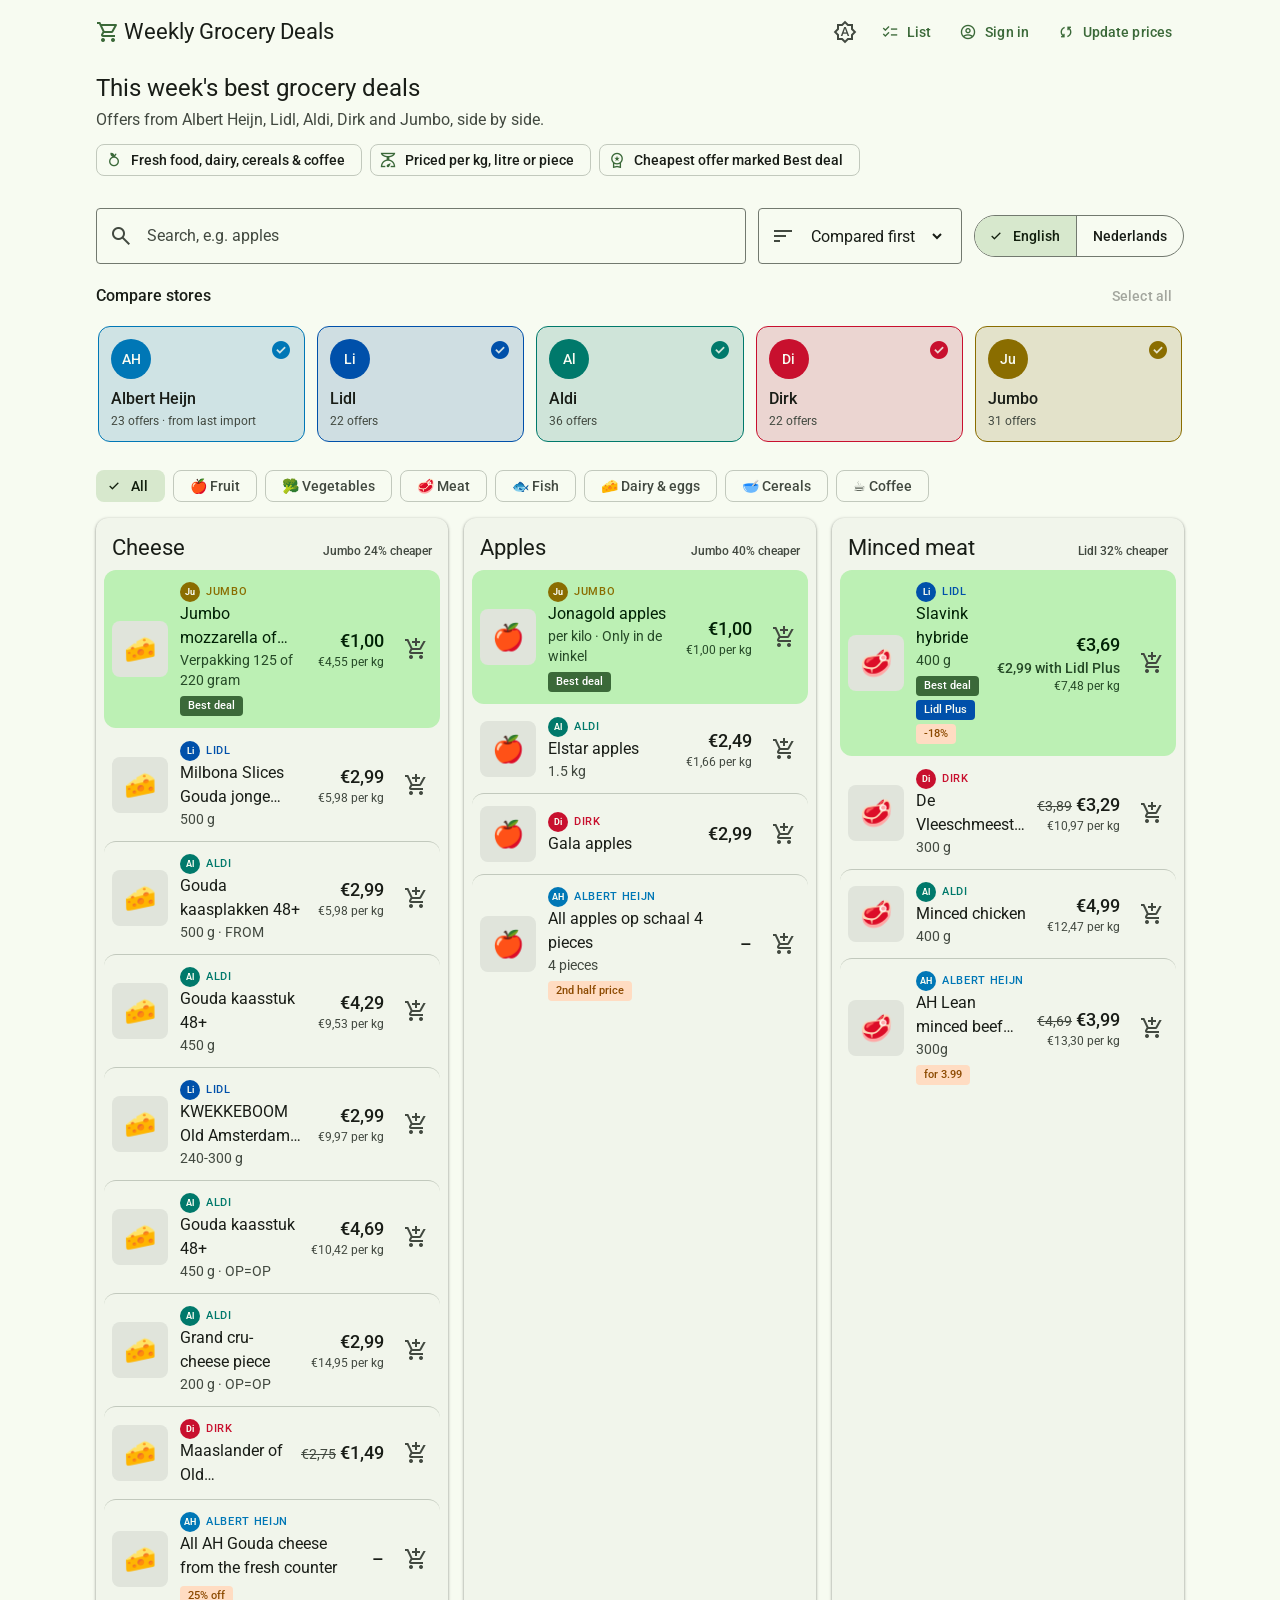
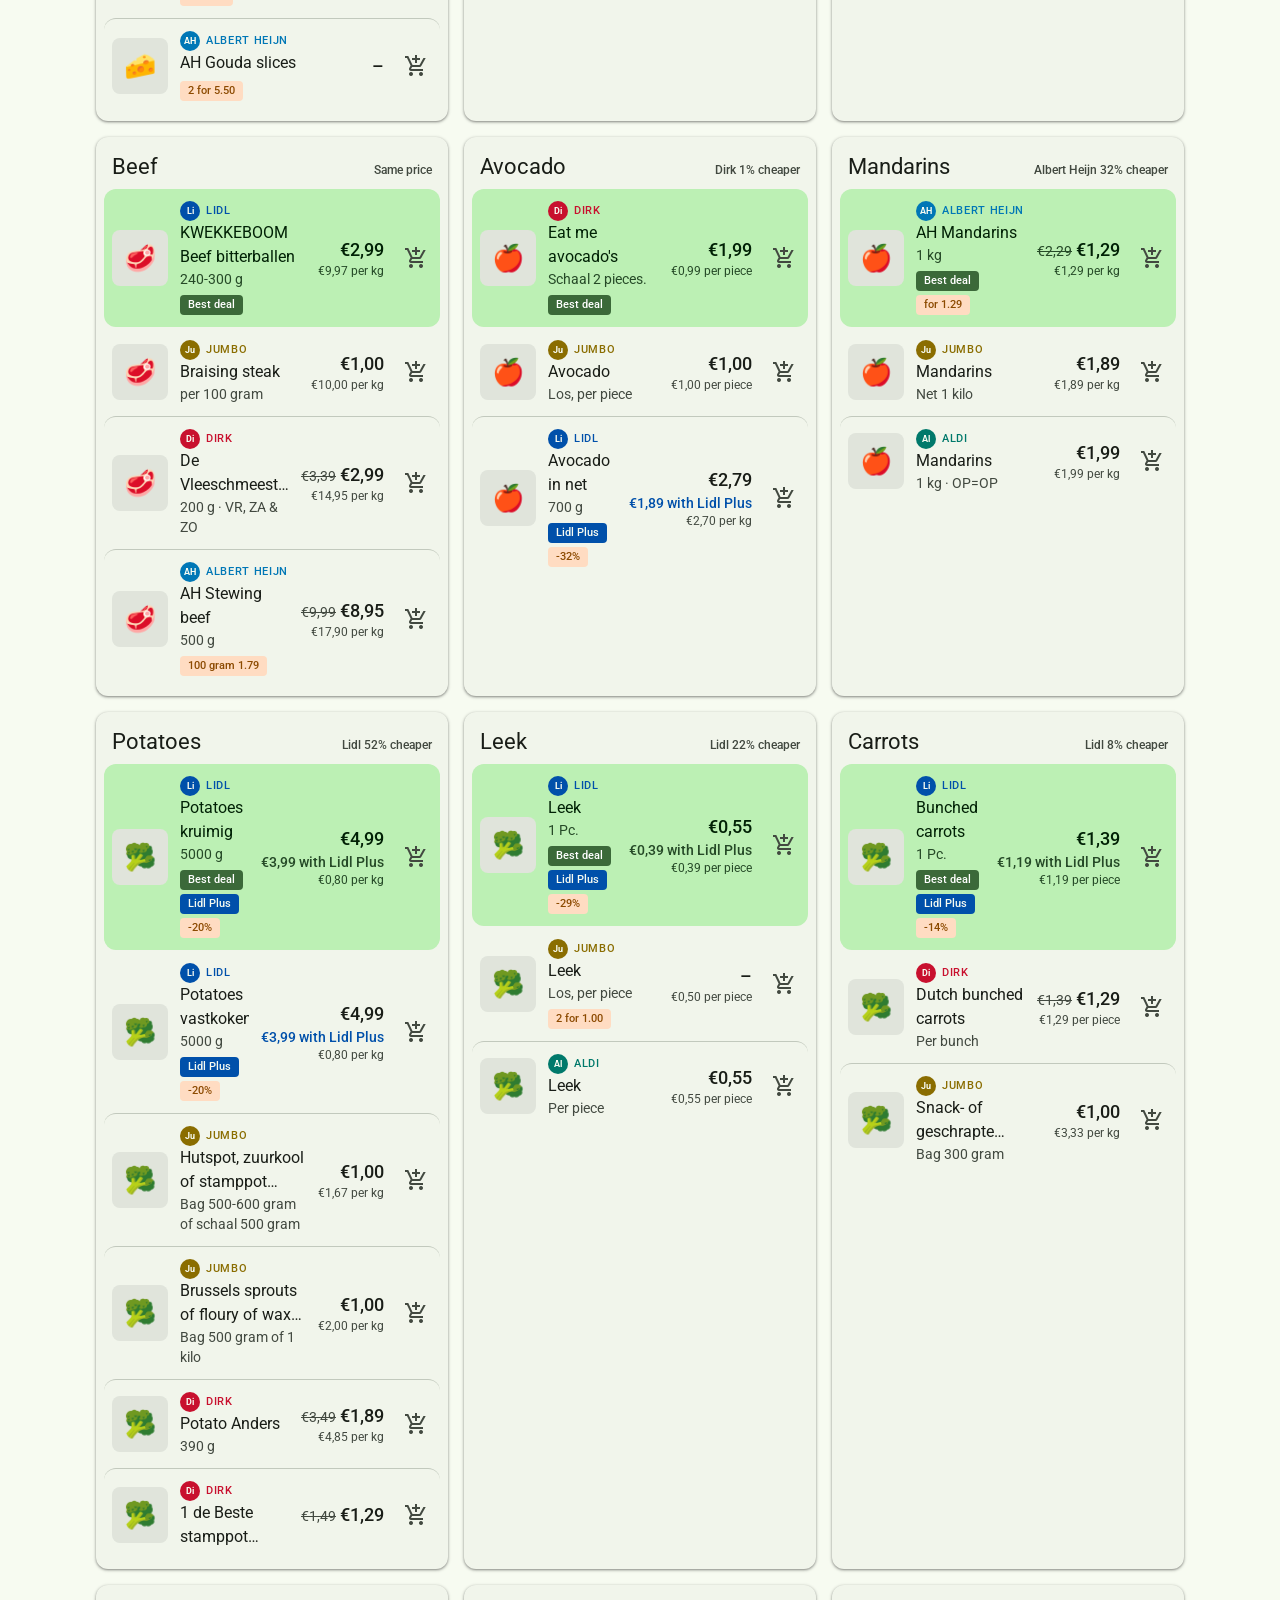
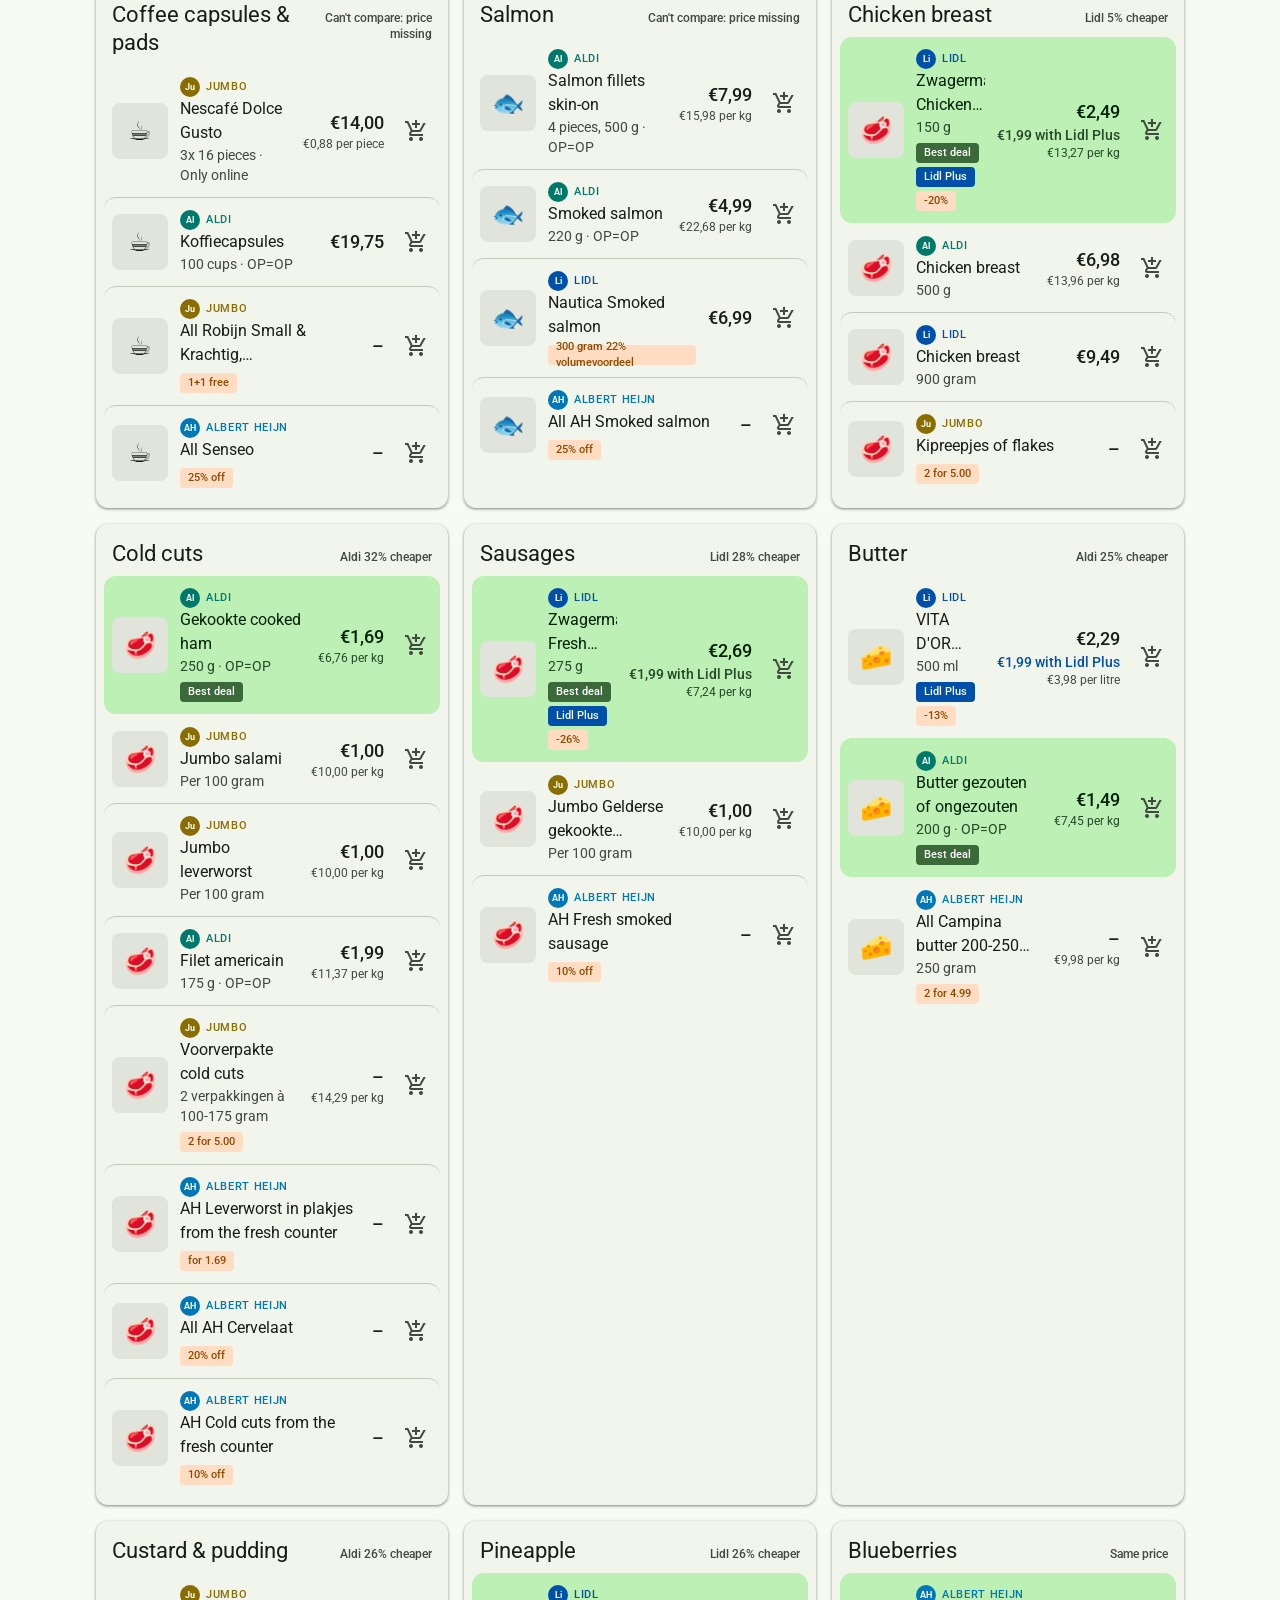
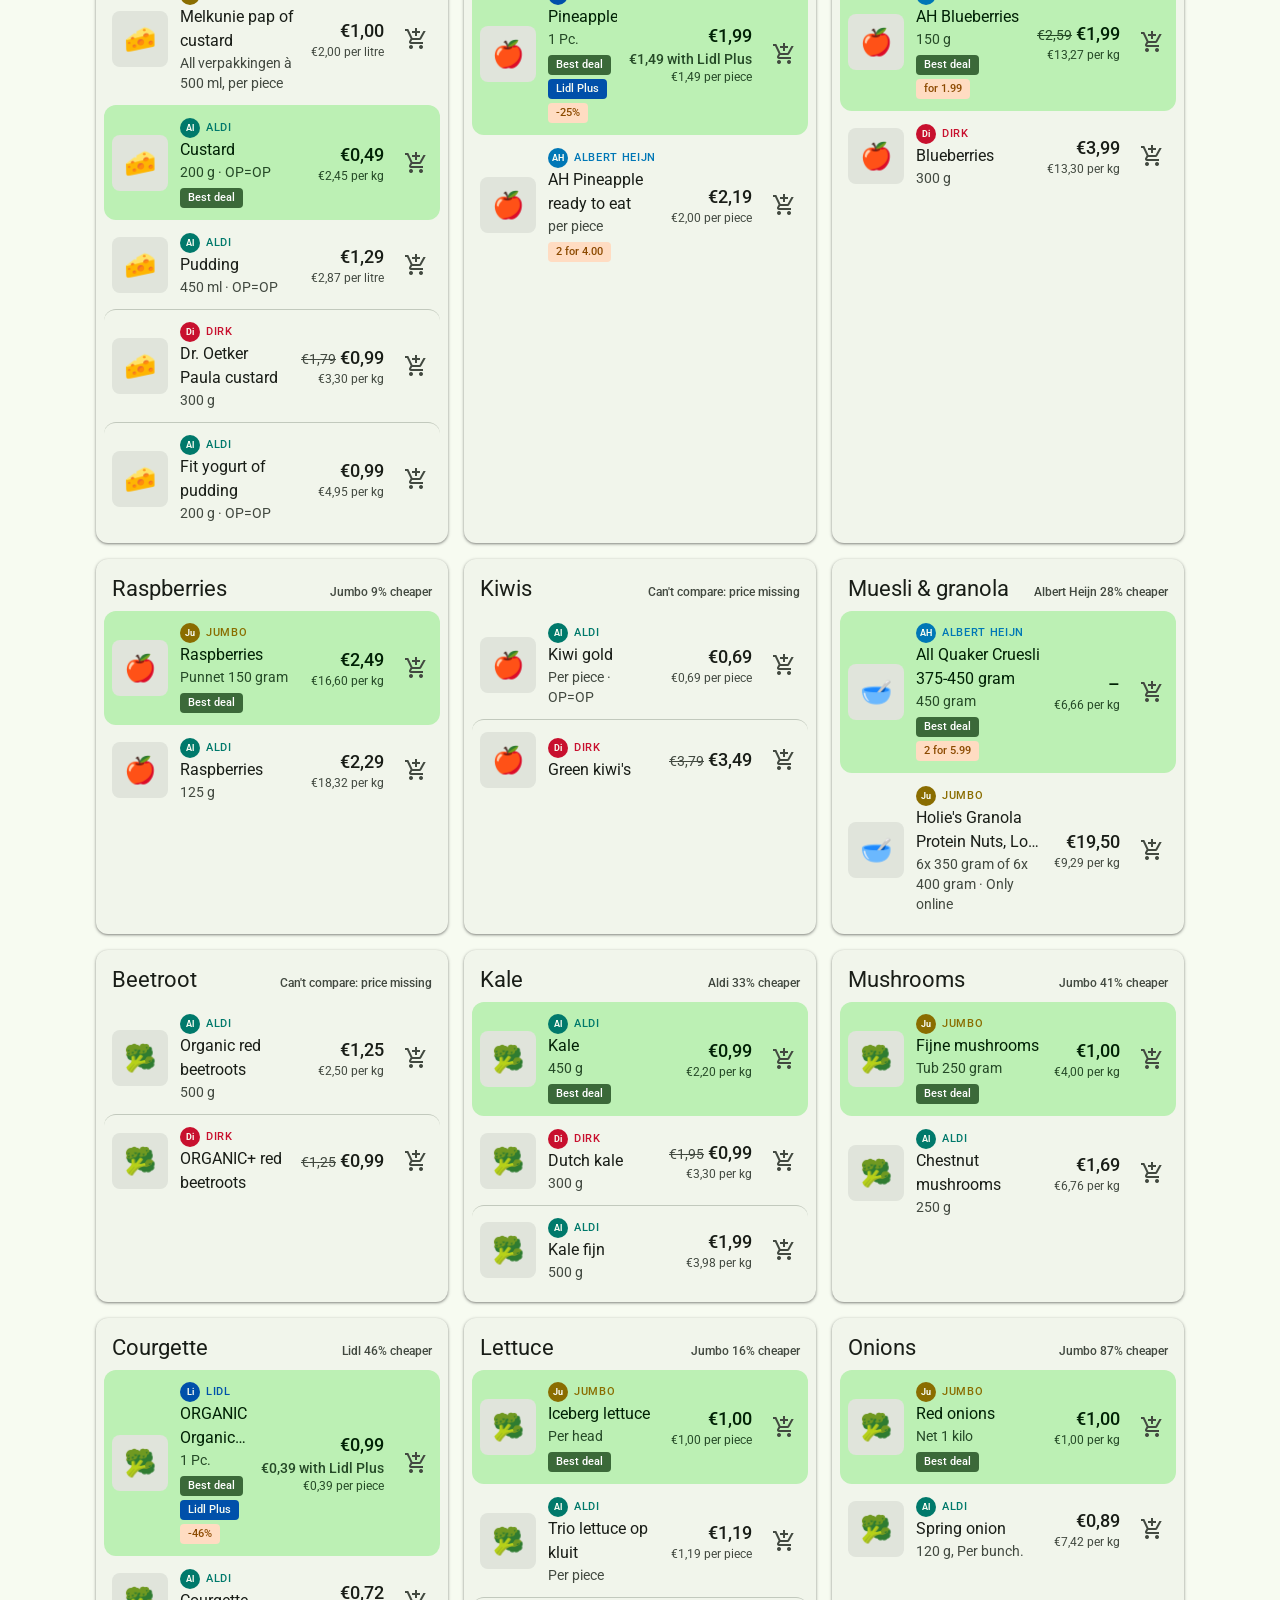
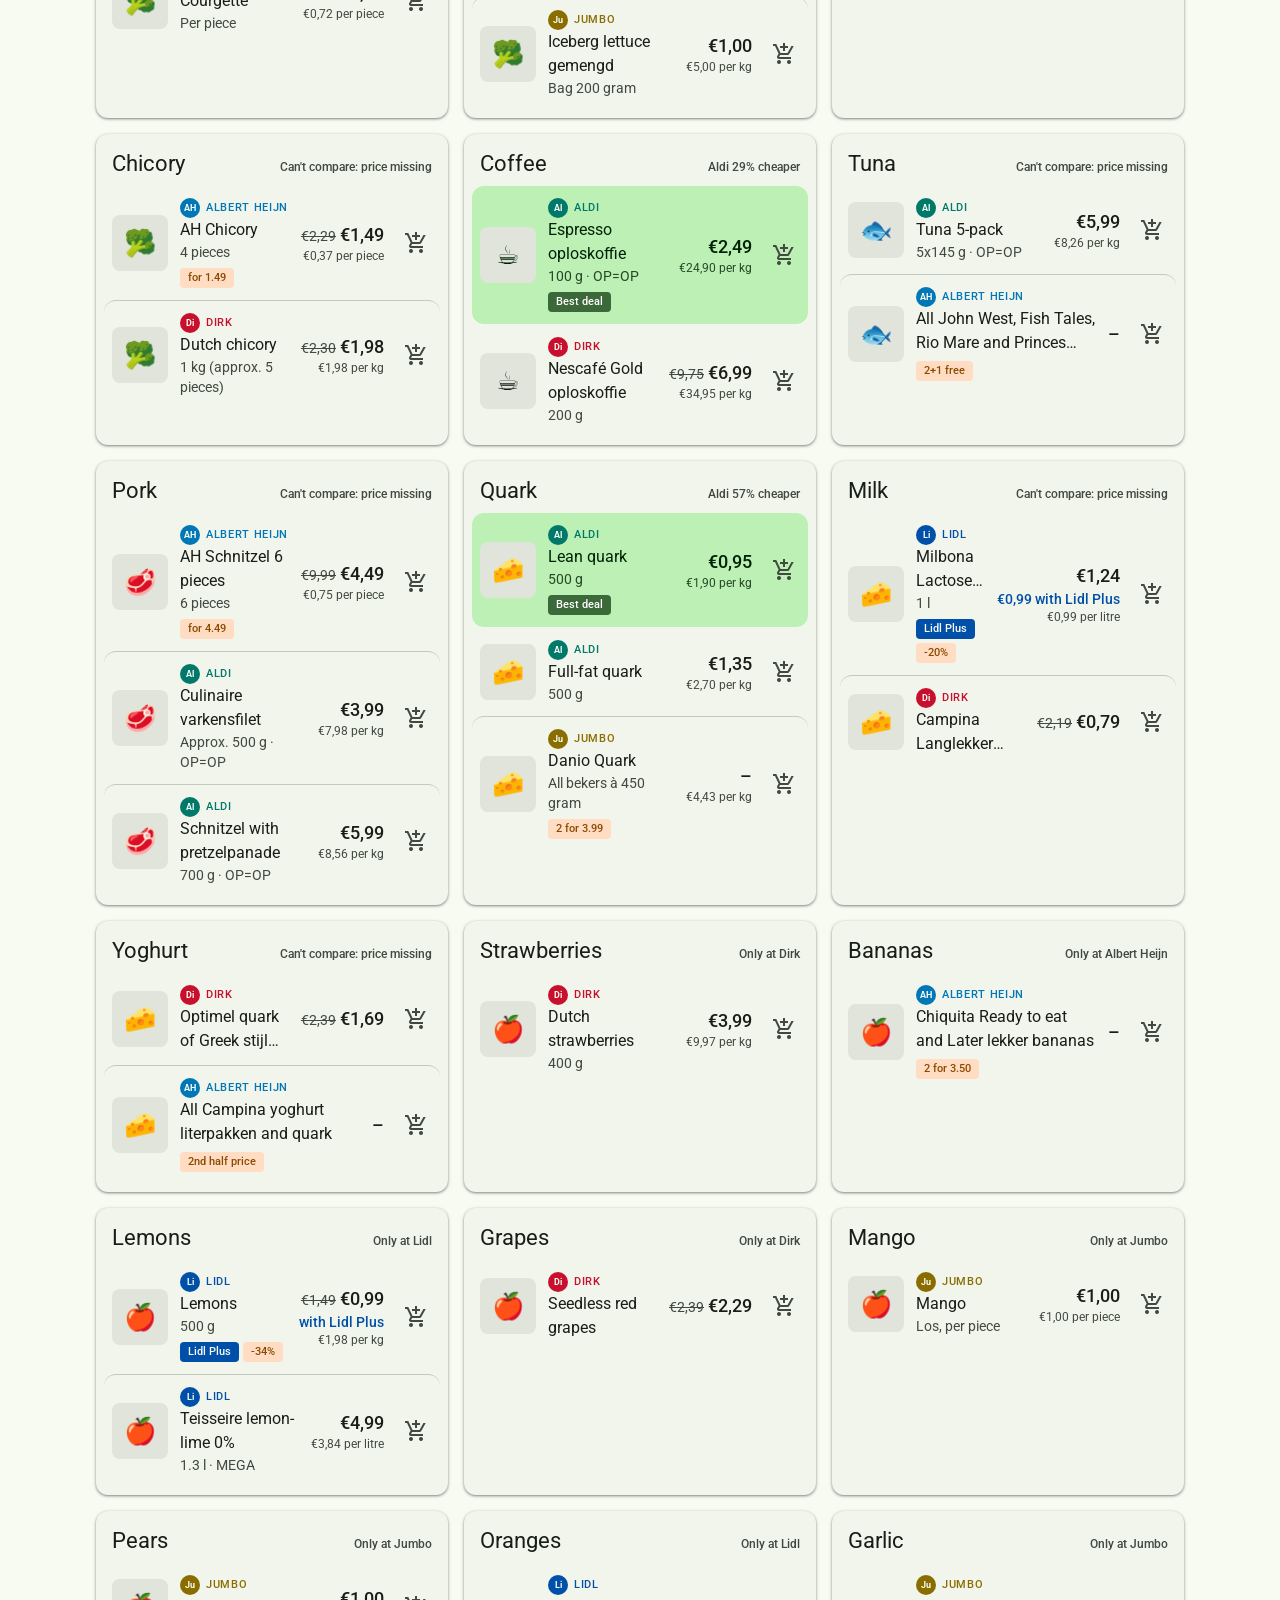
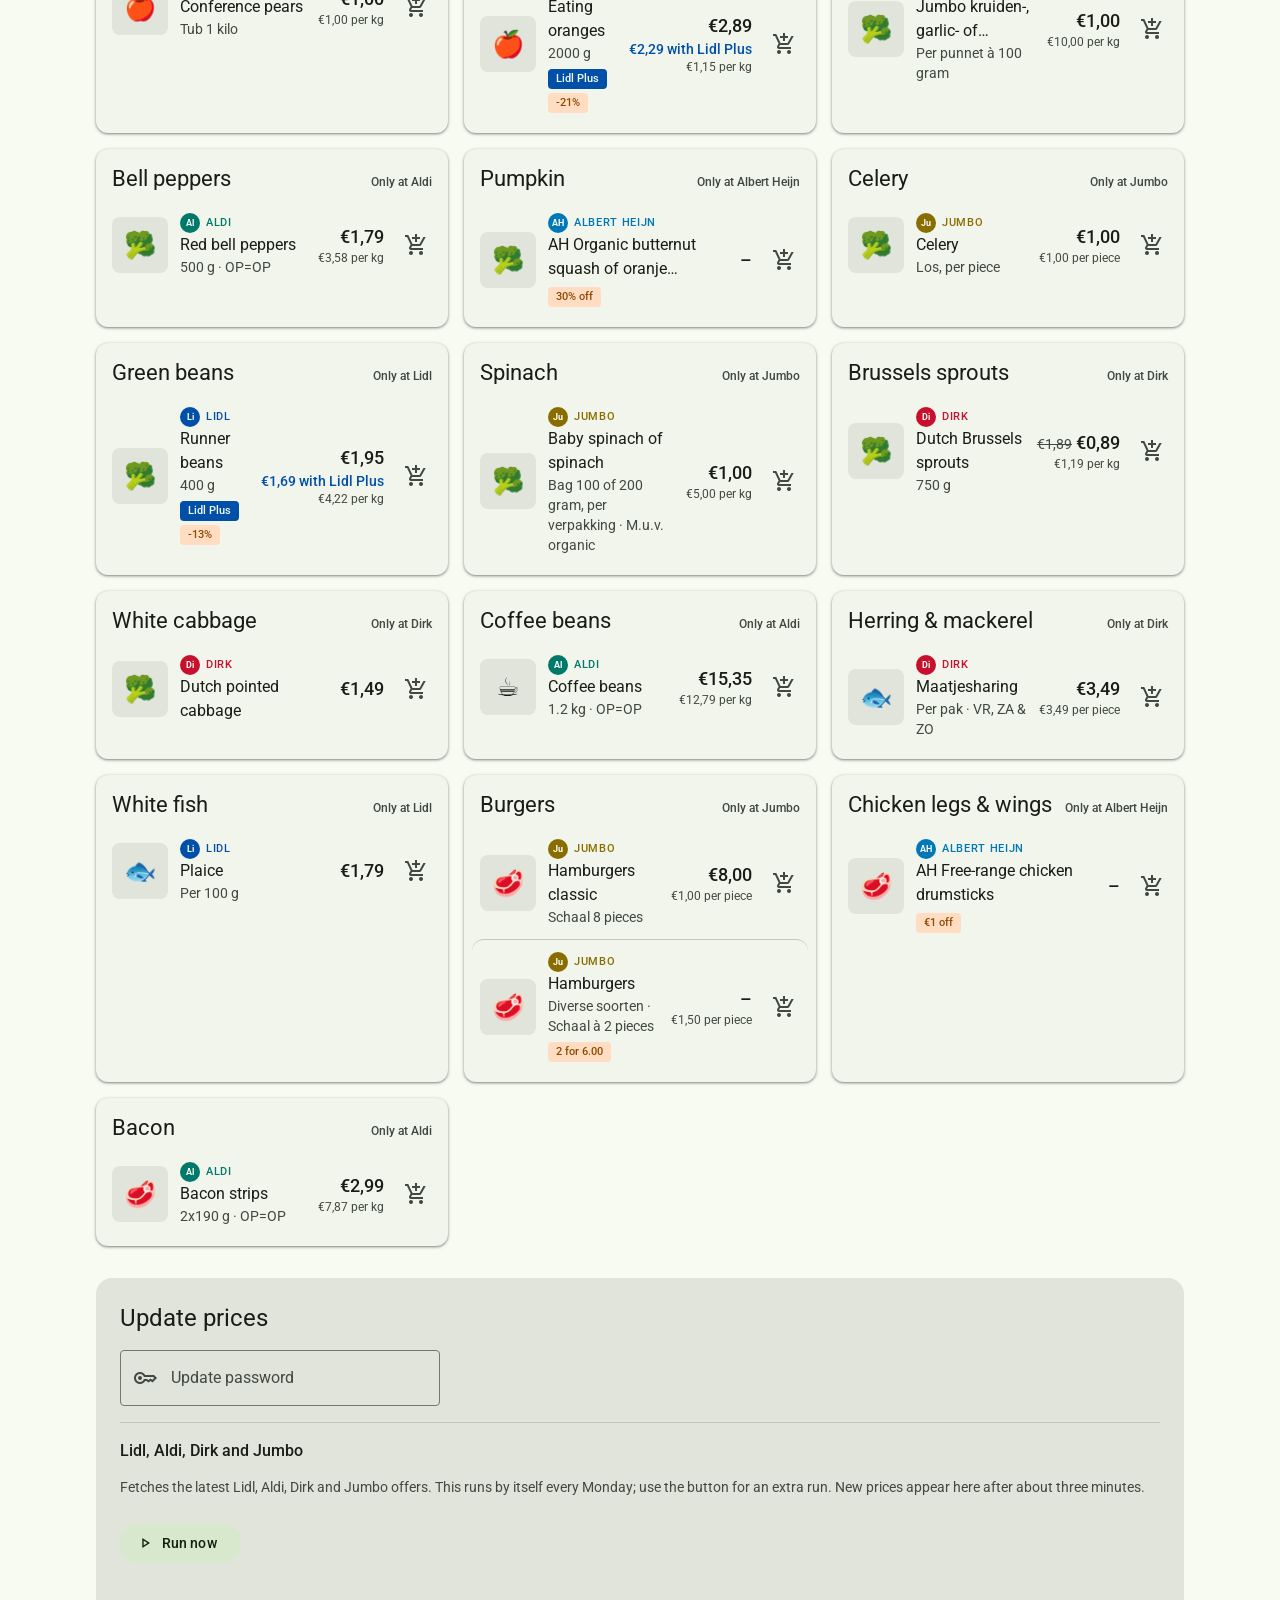
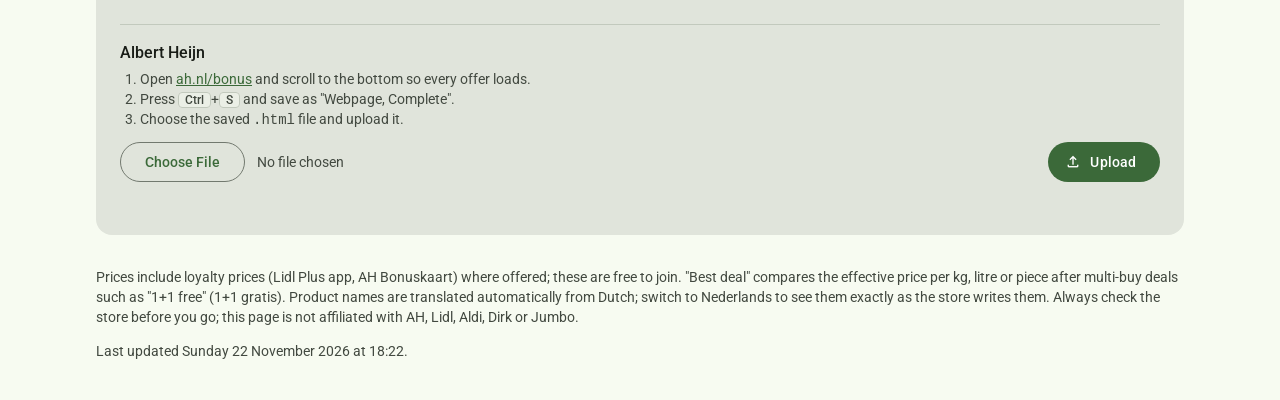
==== site/index.html @ 0b5b6fc5 "Pick a shop for your own grocery list items The add-item form gets a shop picker (Any shop or one of" ====
<!doctype html>
<html lang="en">
<head>
  <meta charset="utf-8">
  <meta name="viewport" content="width=device-width, initial-scale=1">
  <title>Weekly Grocery Deals</title>
  <meta name="description" content="Compare this week's grocery offers at Albert Heijn, Lidl, Aldi, Dirk and Jumbo.">
  <link rel="icon" href="data:image/svg+xml,<svg xmlns='http://www.w3.org/2000/svg' viewBox='0 0 100 100'><text y='.9em' font-size='90'>🛒</text></svg>">
  <link rel="preconnect" href="https://fonts.googleapis.com">
  <link rel="preconnect" href="https://fonts.gstatic.com" crossorigin>
  <link rel="stylesheet" href="https://fonts.googleapis.com/css2?family=Roboto:wght@400;500;700&display=swap">
  <link rel="stylesheet" href="https://fonts.googleapis.com/css2?family=Material+Symbols+Outlined:opsz,wght,FILL,GRAD@24,400,0..1,0&display=block">
  <link rel="stylesheet" href="style.css">
  <script src="stores.js"></script>
  <script src="state.js"></script>
</head>
<body>
  <header class="app-bar">
    <div class="wrap app-bar-row">
      <span class="material-symbols-outlined app-bar-icon" aria-hidden="true">shopping_cart</span>
      <h1>Weekly Grocery Deals</h1>
      <button id="theme-btn" class="icon-btn" type="button">
        <span class="material-symbols-outlined" aria-hidden="true">brightness_auto</span>
      </button>
      <button id="list-btn" class="btn text" type="button" aria-label="Grocery list">
        <span class="material-symbols-outlined" aria-hidden="true">checklist</span>
        <span class="label">List</span><span id="list-count" class="count" hidden></span>
      </button>
      <button id="account-btn" class="btn text" type="button">
        <span class="material-symbols-outlined" aria-hidden="true">account_circle</span>
        <span id="account-label" class="label">Sign in</span>
      </button>
      <a class="btn text" href="#update" aria-label="Update prices">
        <span class="material-symbols-outlined" aria-hidden="true">sync</span><span class="label">Update prices</span>
      </a>
    </div>
  </header>

  <section class="hero">
    <div class="wrap">
      <h2 class="hero-title">This week's best grocery deals</h2>
      <p class="sub">Offers from Albert Heijn, Lidl, Aldi, Dirk and Jumbo, side by side.</p>
      <ul class="hero-facts">
        <li><span class="material-symbols-outlined" aria-hidden="true">nutrition</span>Fresh food, dairy, cereals &amp; coffee</li>
        <li><span class="material-symbols-outlined" aria-hidden="true">scale</span>Priced per kg, litre or piece</li>
        <li><span class="material-symbols-outlined" aria-hidden="true">workspace_premium</span>Cheapest offer marked Best deal</li>
      </ul>
      <div id="status" class="status" aria-live="polite">Loading offers…</div>
    </div>
  </section>

  <main class="wrap">
    <div class="controls">
      <label class="field search">
        <span class="material-symbols-outlined" aria-hidden="true">search</span>
        <input id="q" type="search" placeholder="Search, e.g. apples" aria-label="Search products">
      </label>
      <label class="field select">
        <span class="material-symbols-outlined" aria-hidden="true">sort</span>
        <select id="sort" aria-label="Sort">
          <option value="compare">Compared first</option>
          <option value="saving">Biggest discount</option>
          <option value="name">A–Z</option>
        </select>
      </label>
      <div id="lang" class="seg" role="tablist" aria-label="Product text language">
        <button class="on" data-lang="en" role="tab" aria-selected="true">English</button>
        <button data-lang="nl" role="tab" aria-selected="false" lang="nl">Nederlands</button>
      </div>
    </div>

    <section class="store-picker" aria-labelledby="stores-title">
      <div class="store-picker-head">
        <h2 id="stores-title">Compare stores</h2>
        <button id="stores-all" class="btn text" type="button">Select all</button>
      </div>
      <div id="stores" class="store-tiles" role="group" aria-labelledby="stores-title"></div>
    </section>

    <div id="cat" class="filter-chips" role="tablist" aria-label="Category">
      <button class="on" data-cat="all" role="tab" aria-selected="true">All</button>
      <button data-cat="fruit" role="tab" aria-selected="false">🍎 Fruit</button>
      <button data-cat="groente" role="tab" aria-selected="false">🥦 Vegetables</button>
      <button data-cat="vlees" role="tab" aria-selected="false">🥩 Meat</button>
      <button data-cat="vis" role="tab" aria-selected="false">🐟 Fish</button>
      <button data-cat="zuivel" role="tab" aria-selected="false">🧀 Dairy &amp; eggs</button>
      <button data-cat="granen" role="tab" aria-selected="false">🥣 Cereals</button>
      <button data-cat="koffie" role="tab" aria-selected="false">☕ Coffee</button>
    </div>

    <section id="list" class="grid" aria-label="Products"></section>
    <p id="empty" class="empty" hidden>No offers match your filter.</p>

    <section id="update" class="card update" aria-labelledby="update-title">
      <h2 id="update-title">Update prices</h2>
      <label class="field password">
        <span class="material-symbols-outlined" aria-hidden="true">key</span>
        <input id="update-password" type="password" placeholder="Update password"
          autocomplete="current-password" aria-label="Update password">
      </label>

      <div class="update-step">
        <h3>Lidl, Aldi, Dirk and Jumbo</h3>
        <p class="small">Fetches the latest Lidl, Aldi, Dirk and Jumbo offers. This runs by itself every Monday; use the button for an
          extra run. New prices appear here after about three minutes.</p>
        <button id="run-now" class="btn tonal" type="button">
          <span class="material-symbols-outlined" aria-hidden="true">play_arrow</span>Run now
        </button>
        <p id="run-message" class="small message" aria-live="polite"></p>
      </div>

      <div class="update-step">
        <h3>Albert Heijn</h3>
        <ol class="small">
          <li>Open <a href="https://www.ah.nl/bonus" target="_blank" rel="noopener">ah.nl/bonus</a> and scroll
            to the bottom so every offer loads.</li>
          <li>Press <kbd>Ctrl</kbd>+<kbd>S</kbd> and save as "Webpage, Complete".</li>
          <li>Choose the saved <code>.html</code> file and upload it.</li>
        </ol>
        <form id="upload-form" class="upload-form">
          <input name="page" type="file" accept=".html,.htm,text/html" aria-label="Saved AH bonus page">
          <button class="btn filled" type="submit">
            <span class="material-symbols-outlined" aria-hidden="true">upload</span>Upload
          </button>
        </form>
        <p id="upload-message" class="small message" aria-live="polite"></p>
      </div>
    </section>

    <footer class="foot">
      <p>Prices include loyalty prices (Lidl Plus app, AH Bonuskaart) where offered; these are free to join.
        "Best deal" compares the effective price per kg, litre or piece after multi-buy deals such as
        "1+1 free" (1+1 gratis). Product names are translated automatically from Dutch; switch to
        Nederlands to see them exactly as the store writes them. Always check the store before you go; this
        page is not affiliated with AH, Lidl, Aldi, Dirk or Jumbo.</p>
      <p id="updated"></p>
    </footer>
  </main>

  <dialog id="list-dialog" class="dialog sheet" aria-labelledby="list-title">
    <header class="dialog-h">
      <h2 id="list-title">Grocery list</h2>
      <button class="icon-btn dialog-close" type="button" aria-label="Close">
        <span class="material-symbols-outlined" aria-hidden="true">close</span>
      </button>
    </header>
    <p id="list-saved" class="small"></p>
    <form id="list-add" class="list-add">
      <label class="field item">
        <span class="material-symbols-outlined" aria-hidden="true">add</span>
        <input name="text" maxlength="200" placeholder="Add your own item, e.g. bread" aria-label="Add an item"
          autocomplete="off">
      </label>
      <label class="field shop">
        <span class="material-symbols-outlined" aria-hidden="true">storefront</span>
        <!-- The store options are added by list.js from STORE_NAMES. -->
        <select name="store" aria-label="Shop to buy it at">
          <option value="">Any shop</option>
        </select>
      </label>
      <button class="btn tonal" type="submit">Add</button>
    </form>
    <ul id="list-items" class="list-items"></ul>
    <p id="list-empty" class="empty">Your list is empty. Tap
      <span class="material-symbols-outlined" aria-hidden="true">add_shopping_cart</span> on an offer to add it.</p>
    <footer class="dialog-f">
      <span id="list-total" class="small"></span>
      <button id="list-clear" class="btn text" type="button">Remove ticked items</button>
    </footer>
    <p id="list-message" class="small message" aria-live="polite"></p>
  </dialog>

  <dialog id="account-dialog" class="dialog" aria-labelledby="account-title">
    <header class="dialog-h">
      <h2 id="account-title">Your account</h2>
      <button class="icon-btn dialog-close" type="button" aria-label="Close">
        <span class="material-symbols-outlined" aria-hidden="true">close</span>
      </button>
    </header>

    <form id="signin-form" class="stack">
      <p class="small">Sign in to keep your grocery list, stores and theme on every device.</p>
      <label class="field"><span class="material-symbols-outlined" aria-hidden="true">person</span>
        <input name="username" required autocomplete="username" placeholder="Username" aria-label="Username"></label>
      <label class="field"><span class="material-symbols-outlined" aria-hidden="true">key</span>
        <input name="password" type="password" required autocomplete="current-password" placeholder="Password"
          aria-label="Password"></label>
      <button class="btn filled" type="submit">Sign in</button>
      <p class="small">New here? <button id="to-signup" class="link" type="button">Create an account</button></p>
    </form>

    <form id="signup-form" class="stack" hidden>
      <p class="small">You need the invite code from the person who runs this site.</p>
      <label class="field"><span class="material-symbols-outlined" aria-hidden="true">person</span>
        <input name="username" required minlength="3" maxlength="32" pattern="[A-Za-z0-9][A-Za-z0-9._\-]{2,31}"
          autocomplete="username" placeholder="Username (3–32 letters or digits)" aria-label="Username"></label>
      <label class="field"><span class="material-symbols-outlined" aria-hidden="true">key</span>
        <input name="password" type="password" required minlength="8" autocomplete="new-password"
          placeholder="Password (at least 8 characters)" aria-label="Password"></label>
      <label class="field"><span class="material-symbols-outlined" aria-hidden="true">confirmation_number</span>
        <input name="invite" required autocomplete="off" placeholder="Invite code" aria-label="Invite code"></label>
      <button class="btn filled" type="submit">Create account</button>
      <p class="small">Have an account? <button id="to-signin" class="link" type="button">Sign in</button></p>
    </form>

    <div id="signed-in" class="stack" hidden>
      <p>Signed in as <strong id="signed-in-name"></strong>. Your list, stores and theme are saved to this account.</p>
      <button id="sign-out" class="btn tonal" type="button">
        <span class="material-symbols-outlined" aria-hidden="true">logout</span>Sign out
      </button>
    </div>
    <p id="account-message" class="small message" aria-live="polite"></p>
  </dialog>

  <template id="card-tpl">
    <article class="card">
      <header class="card-h">
        <h2></h2>
        <span class="tag"></span>
      </header>
      <ul class="rows"></ul>
    </article>
  </template>

  <script src="app.js"></script>
  <script src="theme.js"></script>
  <script src="list.js"></script>
  <script src="account.js"></script>
  <script src="upload.js"></script>
  <script src="run.js"></script>
</body>
</html>
---- site/style.css ----
/* Material Design 3 (m3.material.io) styling with a green baseline scheme: plain CSS, no framework. */

/* ---------- Tokens ---------- */
:root {
  /* Colour roles: light-dark(light theme, dark theme) */
  --md-primary: light-dark(#3b6939, #a1d39a);
  --md-on-primary: light-dark(#ffffff, #0a390f);
  --md-primary-container: light-dark(#bcf0b4, #235024);
  --md-on-primary-container: light-dark(#002105, #bcf0b4);
  --md-secondary: light-dark(#53634e, #bbcbb2);
  --md-secondary-container: light-dark(#d7e8cd, #3b4b37);
  --md-on-secondary-container: light-dark(#121f0e, #d7e8cd);
  --md-surface: light-dark(#f7fbf1, #10140f);
  --md-surface-container-low: light-dark(#f1f5eb, #191d17);
  --md-surface-container: light-dark(#ebefe6, #1d211b);
  --md-surface-container-high: light-dark(#e6e9e0, #272b25);
  --md-surface-container-highest: light-dark(#e0e4db, #323630);
  --md-on-surface: light-dark(#191d17, #e0e4db);
  --md-on-surface-variant: light-dark(#424940, #c2c9bd);
  --md-outline: light-dark(#72796f, #8c9388);
  --md-outline-variant: light-dark(#c2c9bd, #424940);
  --md-error: light-dark(#ba1a1a, #ffb4ab);
  /* Custom colours (M3 "custom colour" roles): discounts and store names */
  --deal: light-dark(#8c4a00, #ffb77c);
  --deal-container: light-dark(#ffdcc2, #4f2500);
  --ah: light-dark(#0077b6, #7cc8f0);
  --lidl: light-dark(#0050aa, #a8c4ff);
  --aldi: light-dark(#00796b, #5fd4c4);
  --dirk: light-dark(#c8102e, #ff8a80);
  --jumbo: light-dark(#8a6d00, #ffd54f);

  /* Shape scale */
  --shape-xs: 4px;
  --shape-s: 8px;
  --shape-m: 12px;
  --shape-l: 16px;
  --shape-xl: 28px;
  --shape-full: 9999px;

  /* Elevation */
  --elevation-1: 0 1px 2px rgba(0, 0, 0, 0.3), 0 1px 3px 1px rgba(0, 0, 0, 0.15);
  --elevation-2: 0 1px 2px rgba(0, 0, 0, 0.3), 0 2px 6px 2px rgba(0, 0, 0, 0.15);

  /* State layer opacities */
  --state-hover: 0.08;
  --state-focus: 0.1;
  --state-pressed: 0.1;
  --state-hover-pct: 8%; /* --state-hover as a percentage, for color-mix() */

  /* Motion */
  --ease-standard: cubic-bezier(0.2, 0, 0, 1);
  --duration-short: 150ms;

  /* Type scale (font shorthand: weight size/line-height family) */
  --font-family: Roboto, system-ui, -apple-system, "Segoe UI", sans-serif;
  --type-headline-small: 400 1.5rem/2rem var(--font-family);
  --type-title-large: 400 1.375rem/1.75rem var(--font-family);
  --type-title-medium: 500 1rem/1.5rem var(--font-family);
  --type-body-large: 400 1rem/1.5rem var(--font-family);
  --type-body-medium: 400 0.875rem/1.25rem var(--font-family);
  --type-body-small: 400 0.75rem/1rem var(--font-family);
  --type-label-large: 500 0.875rem/1.25rem var(--font-family);
  --type-label-medium: 500 0.75rem/1rem var(--font-family);
  --type-label-small: 500 0.6875rem/1rem var(--font-family);

  /* Follows the device unless the theme button picked one (site/state.js sets data-theme). */
  color-scheme: light dark;
}
:root[data-theme="light"] { color-scheme: light; }
:root[data-theme="dark"] { color-scheme: dark; }
@media (prefers-reduced-motion: reduce) {
  :root { --duration-short: 0ms; }
}

/* ---------- Base ---------- */
* { box-sizing: border-box; }
body {
  margin: 0;
  background: var(--md-surface);
  color: var(--md-on-surface);
  font: var(--type-body-large);
}
.wrap { max-width: 1120px; margin: 0 auto; padding: 0 16px; }
.material-symbols-outlined { font-size: 18px; line-height: 1; vertical-align: middle; }
a { color: var(--md-primary); }
:focus-visible { outline: 3px solid var(--md-secondary); outline-offset: 2px; }

/* State layer: an overlay in the content colour whose opacity shows hover, focus and press. */
.btn, .icon-btn, .seg button, .filter-chips button, .store-tile {
  position: relative; overflow: hidden; isolation: isolate;
}
.btn::after, .icon-btn::after, .seg button::after, .filter-chips button::after, .store-tile::after {
  content: ""; position: absolute; inset: 0; z-index: -1;
  background: currentColor; opacity: 0; pointer-events: none;
  transition: opacity var(--duration-short) var(--ease-standard);
}
/* Touch screens keep :hover after a tap, which leaves a stuck highlight; only mice get hover. */
@media (hover: hover) {
  :is(.btn, .icon-btn, .seg button, .filter-chips button, .store-tile):enabled:hover::after { opacity: var(--state-hover); }
}
:is(.btn, .icon-btn, .seg button, .filter-chips button, .store-tile):focus-visible::after { opacity: var(--state-focus); }
:is(.btn, .icon-btn, .seg button, .filter-chips button, .store-tile):enabled:active::after { opacity: var(--state-pressed); }

/* Leading check mark on selected chips and segments, drawn with the Material Symbols ligature. */
.filter-chips button.on::before, .seg button.on::before {
  content: "check";
  font: normal 400 18px/1 "Material Symbols Outlined";
  font-feature-settings: "liga";
  -webkit-font-smoothing: antialiased;
}

/* ---------- Top app bar (small) ---------- */
.app-bar {
  position: sticky; top: 0; z-index: 2; background: var(--md-surface);
}
/* M3 app bars shift to surface-container once content scrolls under them. */
@supports (animation-timeline: scroll()) {
  .app-bar { animation: app-bar-scrolled linear both; animation-timeline: scroll(); animation-range: 0 8px; }
  @keyframes app-bar-scrolled { to { background: var(--md-surface-container); } }
}
.app-bar-row { display: flex; align-items: center; gap: 12px; min-height: 64px; }
.app-bar-icon { font-size: 24px; color: var(--md-primary); }
h1 { flex: 1; margin: 0; font: var(--type-title-large); }

.hero { padding: 8px 0 16px; }
.hero-title { margin: 0 0 4px; font: var(--type-headline-small); }
.sub { margin: 0 0 12px; color: var(--md-on-surface-variant); font: var(--type-body-large); max-width: 70ch; }
/* Key facts as M3 assist-chip-style pills: scannable at a glance instead of one long sentence. */
.hero-facts { display: flex; flex-wrap: wrap; gap: 8px; margin: 0; padding: 0; list-style: none; }
.hero-facts li {
  display: inline-flex; align-items: center; gap: 8px; height: 32px; padding: 0 16px 0 8px;
  border: 1px solid var(--md-outline-variant); border-radius: var(--shape-s);
  font: var(--type-label-large); color: var(--md-on-surface);
}
.hero-facts .material-symbols-outlined { font-size: 18px; color: var(--md-primary); }

/* Loading and error text before the offers arrive */
.status { margin-top: 12px; font: var(--type-label-large); color: var(--md-on-surface-variant); }
.status:empty { display: none; }

/* ---------- Common buttons ---------- */
.btn {
  display: inline-flex; align-items: center; justify-content: center; gap: 8px;
  height: 40px; padding: 0 24px 0 16px; border: 0; border-radius: var(--shape-full);
  font: var(--type-label-large); letter-spacing: 0.006em;
  cursor: pointer; text-decoration: none; white-space: nowrap;
  transition: box-shadow var(--duration-short) var(--ease-standard);
}
.btn.filled { background: var(--md-primary); color: var(--md-on-primary); }
.btn.filled:hover { box-shadow: var(--elevation-1); }
.btn.tonal { background: var(--md-secondary-container); color: var(--md-on-secondary-container); }
.btn.tonal:hover { box-shadow: var(--elevation-1); }
.btn.text { background: transparent; color: var(--md-primary); padding: 0 12px; }
.btn:disabled {
  background: color-mix(in srgb, var(--md-on-surface) 12%, transparent);
  color: color-mix(in srgb, var(--md-on-surface) 38%, transparent);
  box-shadow: none; cursor: wait;
}
.btn:disabled::after { opacity: 0; }

/* ---------- Controls: outlined text fields, segmented button, filter chips ---------- */
.controls { display: flex; flex-wrap: wrap; gap: 12px; margin: 16px 0 12px; align-items: center; }
.field {
  display: inline-flex; align-items: center; gap: 12px; height: 56px; padding: 0 16px 0 12px;
  border: 1px solid var(--md-outline); border-radius: var(--shape-xs); color: var(--md-on-surface-variant);
  background: transparent; cursor: text;
  transition: border-color var(--duration-short) var(--ease-standard);
}
.field .material-symbols-outlined { font-size: 24px; }
.field:hover { border-color: var(--md-on-surface); }
/* M3 focused outlined field: 2px primary outline (inset shadow keeps the layout from shifting). */
.field:focus-within { border-color: var(--md-primary); box-shadow: inset 0 0 0 1px var(--md-primary); }
.field input, .field select {
  flex: 1; min-width: 0; border: 0; outline: 0; background: transparent;
  font: var(--type-body-large); color: var(--md-on-surface);
}
.field input::placeholder { color: var(--md-on-surface-variant); }
.field select { cursor: pointer; }
.field select option { background: var(--md-surface-container); color: var(--md-on-surface); }
.field.search { flex: 1 1 240px; }

.seg { display: inline-flex; border: 1px solid var(--md-outline); border-radius: var(--shape-full); overflow: hidden; }
.seg button {
  display: inline-flex; align-items: center; gap: 8px; height: 40px; min-width: 48px; padding: 0 16px;
  border: 0; background: transparent; color: var(--md-on-surface); font: var(--type-label-large); cursor: pointer;
}
.seg button + button { border-left: 1px solid var(--md-outline); }
.seg button.on { background: var(--md-secondary-container); color: var(--md-on-secondary-container); padding-left: 12px; }

.filter-chips { display: flex; gap: 8px; overflow-x: auto; padding: 4px 0 16px; scrollbar-width: thin; }
.filter-chips button {
  flex: none; display: inline-flex; align-items: center; gap: 8px; height: 32px; padding: 0 16px;
  border: 1px solid var(--md-outline-variant); border-radius: var(--shape-s);
  background: transparent; color: var(--md-on-surface-variant); font: var(--type-label-large); cursor: pointer;
}
.filter-chips button.on {
  border-color: transparent; padding-left: 8px;
  background: var(--md-secondary-container); color: var(--md-on-secondary-container);
}

/* ---------- Product cards (elevated) with list rows ---------- */
.grid { display: grid; grid-template-columns: repeat(auto-fill, minmax(320px, 1fr)); gap: 16px; }
@media (max-width: 400px) { .grid { grid-template-columns: 1fr; } }

.card {
  background: var(--md-surface-container-low); border-radius: var(--shape-m);
  box-shadow: var(--elevation-1); overflow: hidden;
  transition: box-shadow var(--duration-short) var(--ease-standard);
}
.row { transition: background var(--duration-short) var(--ease-standard); }
@media (hover: hover) {
  .card:not(.update):hover { box-shadow: var(--elevation-2); }
  .row:not(.best):hover { background: color-mix(in srgb, var(--md-on-surface) var(--state-hover-pct), transparent); }
}
.card-h { display: flex; justify-content: space-between; align-items: baseline; gap: 8px; padding: 16px 16px 8px; }
.card-h h2 { margin: 0; font: var(--type-title-large); }
.tag { font: var(--type-label-medium); color: var(--md-on-surface-variant); text-align: right; }
.rows { list-style: none; margin: 0; padding: 0 8px 8px; }
.row {
  display: grid; grid-template-columns: 56px 1fr auto auto; gap: 12px; align-items: center;
  padding: 12px 4px 12px 8px; border-radius: var(--shape-m);
}
.row + .row { border-top: 1px solid var(--md-outline-variant); }
.row.best { background: var(--md-primary-container); color: var(--md-on-primary-container); border-top-color: transparent; }
.row.best + .row { border-top-color: transparent; }
.thumb { width: 56px; height: 56px; border-radius: var(--shape-s); object-fit: contain; background: #fff; }
.thumb.ph { display: grid; place-items: center; font-size: 26px; background: var(--md-surface-container-highest); }
.meta { min-width: 0; }
/* Each store's brand colour, shared by offer rows and store tiles. */
:is(.store, .store-tile, .row) { --store: var(--md-primary); }
:is(.store, .store-tile, .row).ah { --store: var(--ah); }
:is(.store, .store-tile, .row).lidl { --store: var(--lidl); }
:is(.store, .store-tile, .row).aldi { --store: var(--aldi); }
:is(.store, .store-tile, .row).dirk { --store: var(--dirk); }
:is(.store, .store-tile, .row).jumbo { --store: var(--jumbo); }
.store {
  display: flex; align-items: center; gap: 6px; color: var(--store);
  font: var(--type-label-small); letter-spacing: 0.06em; text-transform: uppercase;
}
/* The store tile's avatar, scaled down to sit in front of the store name. */
.store .store-avatar {
  width: 20px; height: 20px; margin: 0; flex: none;
  font: 700 0.5625rem/1 var(--font-family); letter-spacing: 0; text-transform: none;
}
.name {
  color: inherit; text-decoration: none; font: var(--type-body-large);
  display: -webkit-box; -webkit-line-clamp: 2; -webkit-box-orient: vertical; overflow: hidden;
}
a.name:hover { text-decoration: underline; }
.small { font: var(--type-body-medium); color: var(--md-on-surface-variant); }
.row.best .small, .row.best .price .unit, .row.best .price .member, .row.best .price .old { color: inherit; opacity: 0.8; }
.badges { display: flex; flex-wrap: wrap; gap: 4px; margin-top: 6px; }
.badge {
  display: inline-flex; align-items: center; height: 20px; padding: 0 8px; border-radius: var(--shape-xs);
  font: var(--type-label-small); background: var(--deal-container); color: var(--deal);
}
.badge.best { background: var(--md-primary); color: var(--md-on-primary); }
/* Loyalty-card offers wear the store's colour so they read as "the card price", not another discount. */
.badge.member { background: var(--store); color: var(--md-surface); }
.price { text-align: right; white-space: nowrap; font-variant-numeric: tabular-nums; }
.price .now { font: var(--type-title-medium); font-size: 1.125rem; }
.price .old { font: var(--type-body-medium); color: var(--md-on-surface-variant); text-decoration: line-through; margin-right: 4px; }
.price .unit, .price .member { display: block; font: var(--type-body-small); color: var(--md-on-surface-variant); }
.price .member { font: var(--type-label-large); color: var(--store); }

/* Phones: four columns leave the name too narrow to read, so the price moves under the name. */
@media (max-width: 480px) {
  .row {
    grid-template-columns: 48px 1fr auto; grid-template-areas: "thumb meta add" "thumb price add";
    gap: 4px 12px;
  }
  .thumb { grid-area: thumb; width: 48px; height: 48px; }
  .meta { grid-area: meta; }
  .price { grid-area: price; text-align: left; }
  .row .icon-btn.add { grid-area: add; }
}

.empty { color: var(--md-on-surface-variant); font: var(--type-body-large); text-align: center; padding: 40px 0; }

/* ---------- Update prices panel (filled card) ---------- */
.card.update {
  margin: 32px 0 0; padding: 24px 24px 8px; scroll-margin-top: 80px;
  background: var(--md-surface-container-highest); box-shadow: none; border-radius: var(--shape-l);
}
.update h2 { margin: 0 0 16px; font: var(--type-headline-small); }
.update h3 { margin: 0 0 4px; font: var(--type-title-medium); }
.field.password { width: min(100%, 320px); }
.update-step { padding: 16px 0; border-top: 1px solid var(--md-outline-variant); margin-top: 16px; }
.update-step ol { padding-left: 20px; margin: 4px 0 12px; }
.update-step .btn { margin-top: 12px; }
.upload-form { display: flex; flex-wrap: wrap; gap: 12px; align-items: center; }
.upload-form .btn { margin-top: 0; }
.upload-form input[type=file] { flex: 1 1 240px; min-width: 0; font: var(--type-body-medium); color: var(--md-on-surface-variant); }
/* Styled as an M3 outlined button. */
.upload-form input[type=file]::file-selector-button {
  height: 40px; margin-right: 12px; padding: 0 24px; border: 1px solid var(--md-outline); border-radius: var(--shape-full);
  background: transparent; color: var(--md-primary); font: var(--type-label-large); cursor: pointer;
  transition: background var(--duration-short) var(--ease-standard);
}
.upload-form input[type=file]::file-selector-button:hover {
  background: color-mix(in srgb, var(--md-primary) 8%, transparent);
}
kbd {
  padding: 0 6px; border: 1px solid var(--md-outline-variant); border-radius: var(--shape-xs);
  background: var(--md-surface-container); font: var(--type-label-medium);
}
.message { min-height: 1.5em; margin: 8px 0 0; }
.message.bad { color: var(--md-error); }

.foot { color: var(--md-on-surface-variant); font: var(--type-body-medium); margin: 32px 0 40px; }

/* ---------- Icon buttons, app bar actions ---------- */
.icon-btn {
  display: inline-grid; place-items: center; width: 40px; height: 40px; flex: none;
  border: 0; border-radius: var(--shape-full); background: transparent; color: var(--md-on-surface-variant);
  cursor: pointer;
}
.icon-btn .material-symbols-outlined { font-size: 24px; }
.icon-btn.add.on { background: var(--md-secondary-container); color: var(--md-on-secondary-container); }
.app-bar-row { gap: 4px; }
.app-bar-row h1 { margin-right: 8px; }
.count {
  display: inline-grid; place-items: center; min-width: 20px; height: 20px; padding: 0 6px;
  border-radius: var(--shape-full); background: var(--md-primary); color: var(--md-on-primary);
  font: var(--type-label-small);
}
.count[hidden] { display: none; }
/* Phones: app bar actions show icons only (each has an aria-label). */
@media (max-width: 640px) {
  .app-bar-row .label { display: none; }
  .app-bar-row .btn.text { min-width: 40px; padding: 0 8px; gap: 4px; }
  .app-bar-row h1 { font-size: 1.125rem; line-height: 1.5rem; }
}
/* Small phones: drop the decorative cart so the title fits on at most two lines. */
@media (max-width: 400px) {
  .app-bar-icon { display: none; }
  .app-bar-row h1 { font-size: 1rem; line-height: 1.25rem; }
}

/* ---------- Store picker: one selectable tile per store ---------- */
.store-picker { margin: 4px 0 16px; }
.store-picker-head { display: flex; align-items: center; justify-content: space-between; gap: 8px; margin-bottom: 8px; }
.store-picker-head h2 { margin: 0; font: var(--type-title-medium); }
.store-picker-head .btn:disabled { background: transparent; }
/* Five equal columns on wide screens; on phones the tiles keep their width and scroll sideways. */
.store-tiles {
  display: grid; grid-auto-flow: column; grid-auto-columns: minmax(136px, 1fr); gap: 12px;
  /* Top padding leaves room for the hover lift and shadow, which overflow-x would otherwise clip. */
  overflow-x: auto; padding: 8px 2px 8px; margin-top: -6px; scrollbar-width: thin; scroll-snap-type: x proximity;
}
.store-tile {
  display: grid; grid-template-columns: auto 1fr; grid-template-areas: "avatar check" "name name" "count count";
  align-items: start; gap: 2px 8px; padding: 12px; min-height: 104px; text-align: left; scroll-snap-align: start;
  border: 1px solid var(--md-outline-variant); border-radius: var(--shape-m);
  background: transparent; color: var(--md-on-surface-variant); cursor: pointer;
  -webkit-tap-highlight-color: transparent; touch-action: manipulation;
  transition: background var(--duration-short) var(--ease-standard), border-color var(--duration-short) var(--ease-standard),
    box-shadow var(--duration-short) var(--ease-standard), transform var(--duration-short) var(--ease-standard);
}
.store-avatar, .store-check { transition: opacity var(--duration-short) var(--ease-standard); }
@media (hover: hover) {
  .store-tile:enabled:hover { transform: translateY(-2px); box-shadow: var(--elevation-2); border-color: var(--store); }
  .store-tile:enabled:hover .store-avatar { opacity: 1; }
  /* Preview the check on unselected tiles so it is clear a click selects the store. */
  .store-tile:enabled:not(.on):hover .store-check { visibility: visible; opacity: 0.5; }
}
/* Press feedback for mouse and touch alike: the tile sinks slightly while held (after hover, so it wins). */
.store-tile:enabled:active { transform: scale(0.97); box-shadow: none; }
.store-tile.on {
  border-color: var(--store); color: var(--md-on-surface);
  background: color-mix(in srgb, var(--store) 14%, var(--md-surface-container-low));
}
.store-avatar {
  grid-area: avatar; display: grid; place-items: center; width: 40px; height: 40px; margin-bottom: 6px;
  border-radius: 50%; background: var(--store); color: var(--md-surface); font: var(--type-label-large);
}
.store-tile:not(.on) .store-avatar { opacity: 0.55; }
.store-check { grid-area: check; justify-self: end; font-size: 22px; color: var(--store); visibility: hidden; }
.store-tile.on .store-check { visibility: visible; font-variation-settings: "FILL" 1; }
.store-tile-name { grid-area: name; font: var(--type-title-medium); }
.store-tile-count { grid-area: count; font: var(--type-body-small); color: var(--md-on-surface-variant); }
.store-tile:disabled { cursor: not-allowed; border-style: dashed; }
.store-tile:disabled .store-avatar { background: var(--md-outline); }
.store-tile:disabled .store-tile-count { color: var(--md-error); }

/* ---------- Dialogs (account) and the grocery list side sheet ---------- */
.dialog {
  width: min(100% - 32px, 420px); max-height: min(100% - 32px, 720px); padding: 24px;
  border: 0; border-radius: var(--shape-xl); background: var(--md-surface-container-high); color: var(--md-on-surface);
  box-shadow: var(--elevation-2);
}
.dialog::backdrop { background: rgb(0 0 0 / 0.4); }
.dialog-h { display: flex; align-items: center; justify-content: space-between; gap: 8px; margin-bottom: 8px; }
.dialog-h h2 { margin: 0; font: var(--type-headline-small); }
.dialog-f { display: flex; flex-wrap: wrap; align-items: center; justify-content: space-between; gap: 8px; margin-top: 8px; }
.stack { display: flex; flex-direction: column; gap: 12px; }
.stack[hidden] { display: none; }
.stack .btn { align-self: flex-start; }
.link {
  padding: 0; border: 0; background: none; color: var(--md-primary); font: inherit;
  text-decoration: underline; cursor: pointer;
}
/* The list opens as a side sheet on wide screens and full width on phones. */
.dialog.sheet {
  /* max-width overrides the browser's dialog default, which would leave a gap beside the sheet on phones. */
  width: min(100%, 440px); max-width: 100%; height: 100%; max-height: none; margin: 0 0 0 auto;
  border-radius: var(--shape-l) 0 0 var(--shape-l); display: none; flex-direction: column;
}
.dialog.sheet[open] { display: flex; }
@media (max-width: 480px) { .dialog.sheet { border-radius: 0; } }
/* Item, shop and Add share one row when there is room; on phones the shop picker and button wrap below. */
.list-add { display: flex; flex-wrap: wrap; gap: 8px; align-items: center; margin: 8px 0; }
.list-add .field { min-width: 0; height: 48px; }
.list-add .field.item { flex: 1 1 220px; }
.list-add .field.shop { flex: 1 1 150px; }
.list-items { flex: 1; overflow-y: auto; list-style: none; margin: 0; padding: 0; }
.list-group h3 { margin: 16px 0 4px; font: var(--type-title-medium); color: var(--md-on-surface-variant); }
.list-group ul { list-style: none; margin: 0; padding: 0; }
.list-item {
  display: grid; grid-template-columns: 1fr auto auto; align-items: center; gap: 8px;
  padding: 4px 0; border-bottom: 1px solid var(--md-outline-variant);
}
.list-check { display: flex; flex-wrap: wrap; align-items: center; gap: 4px 12px; cursor: pointer; }
.list-check input { width: 18px; height: 18px; accent-color: var(--md-primary); }
/* A zero basis keeps long item names beside the checkbox instead of wrapping below it. */
.list-text { flex: 1 1 0; min-width: 0; }
.list-check .small { flex-basis: 100%; padding-left: 30px; }
.list-item.done .list-text { text-decoration: line-through; color: var(--md-on-surface-variant); }
.list-price { font-variant-numeric: tabular-nums; }
.dialog .empty { padding: 24px 0; }
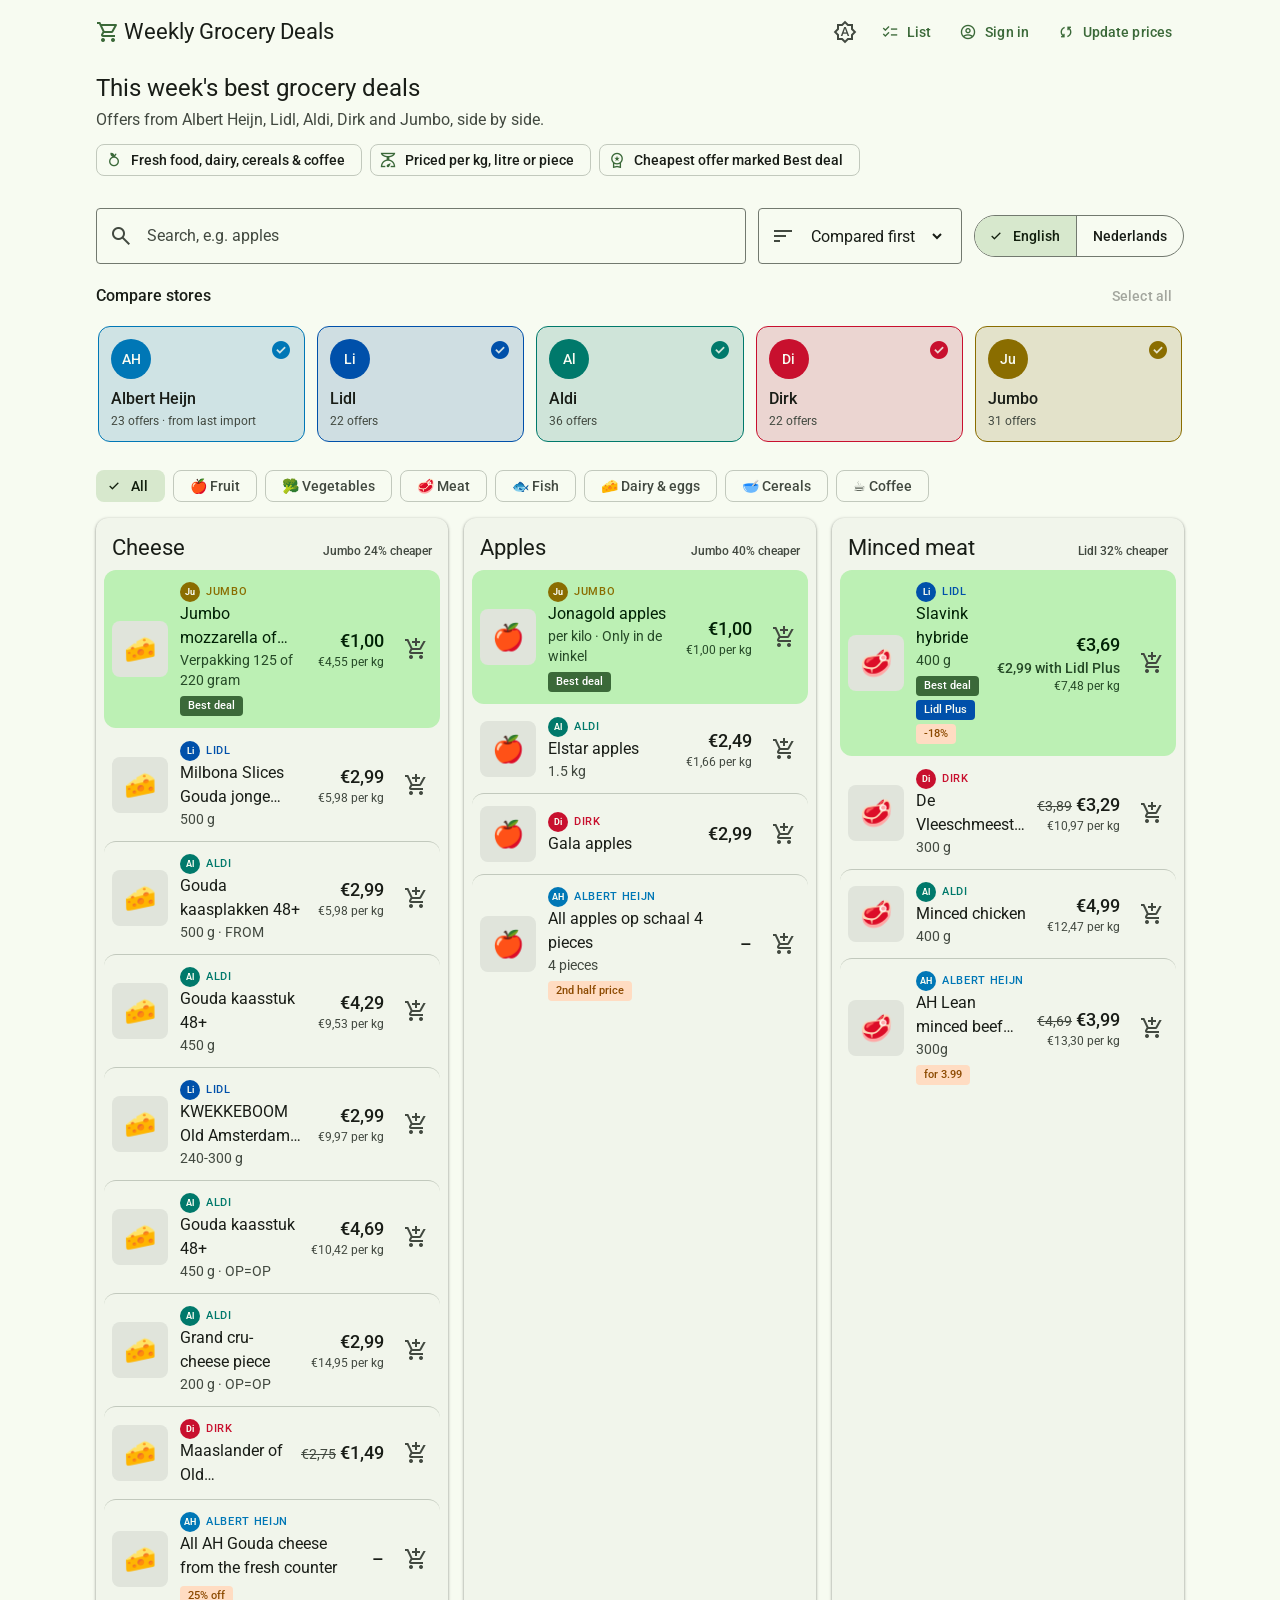
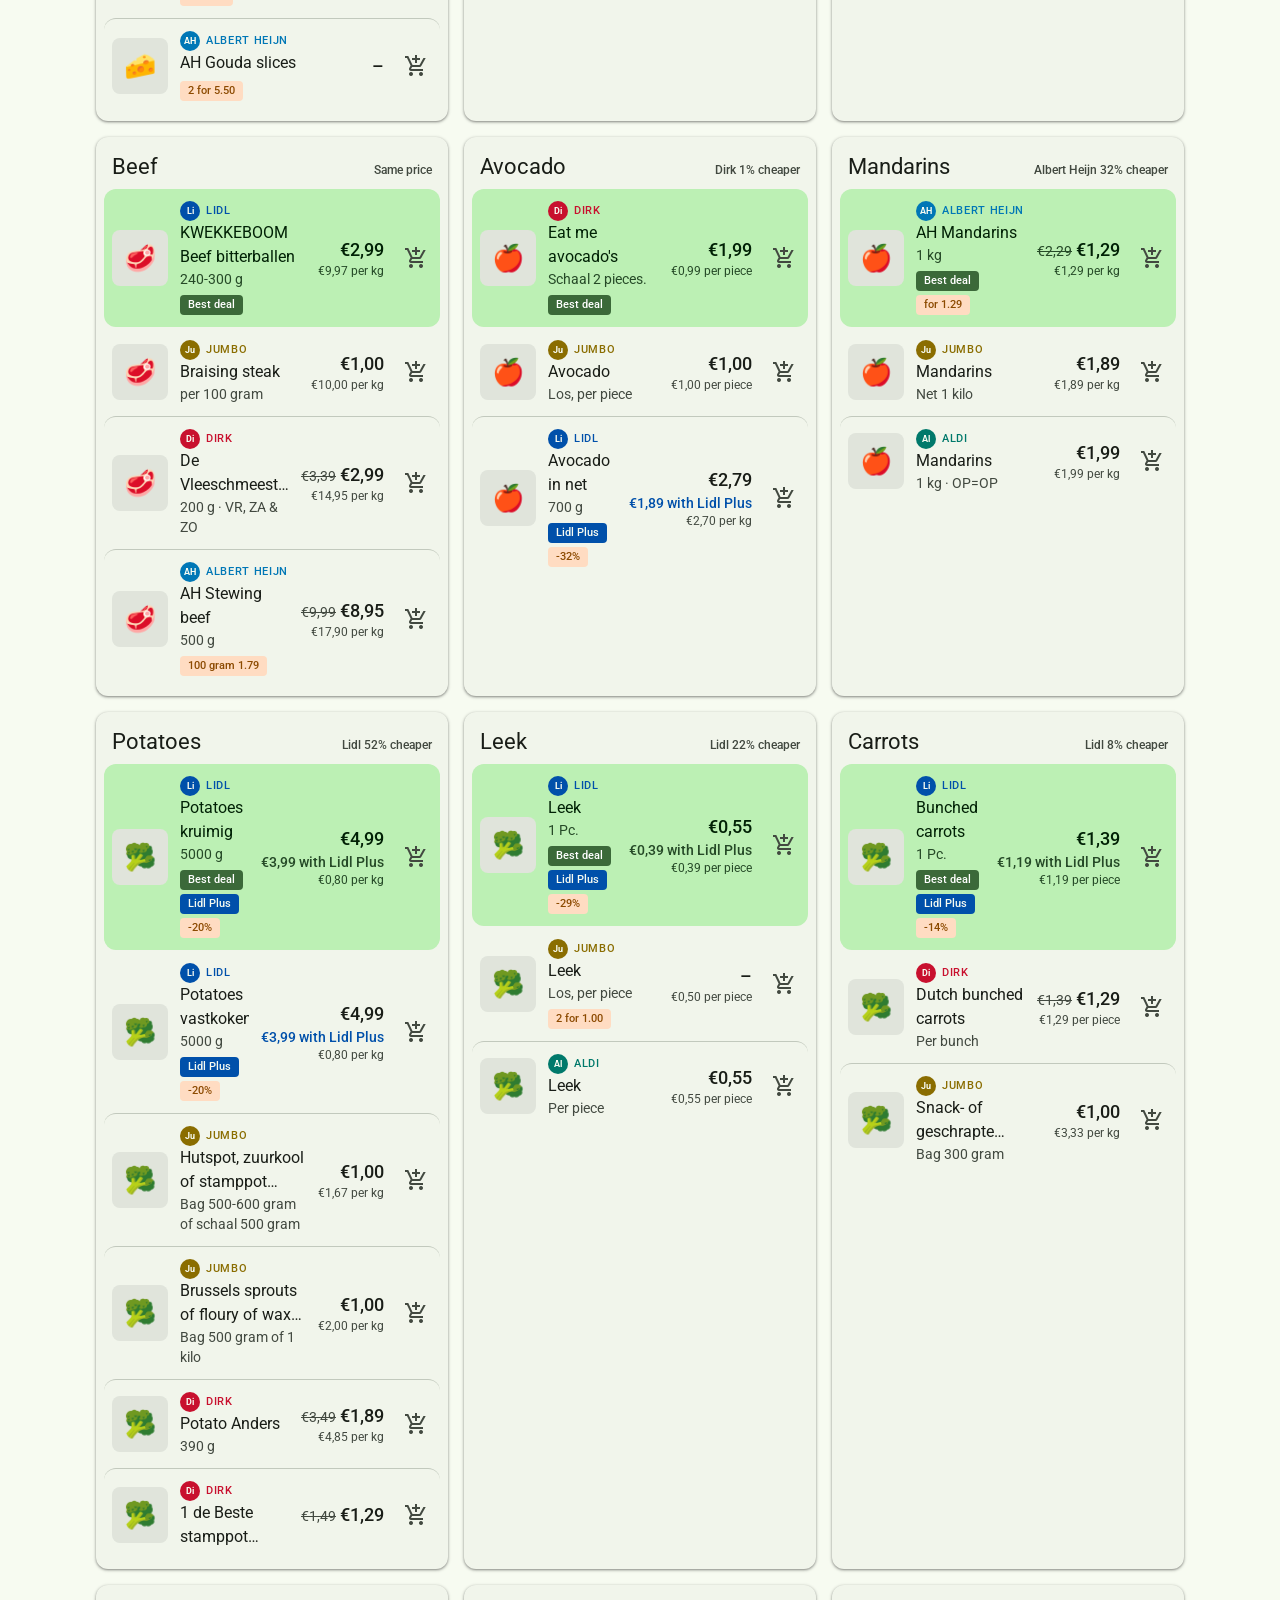
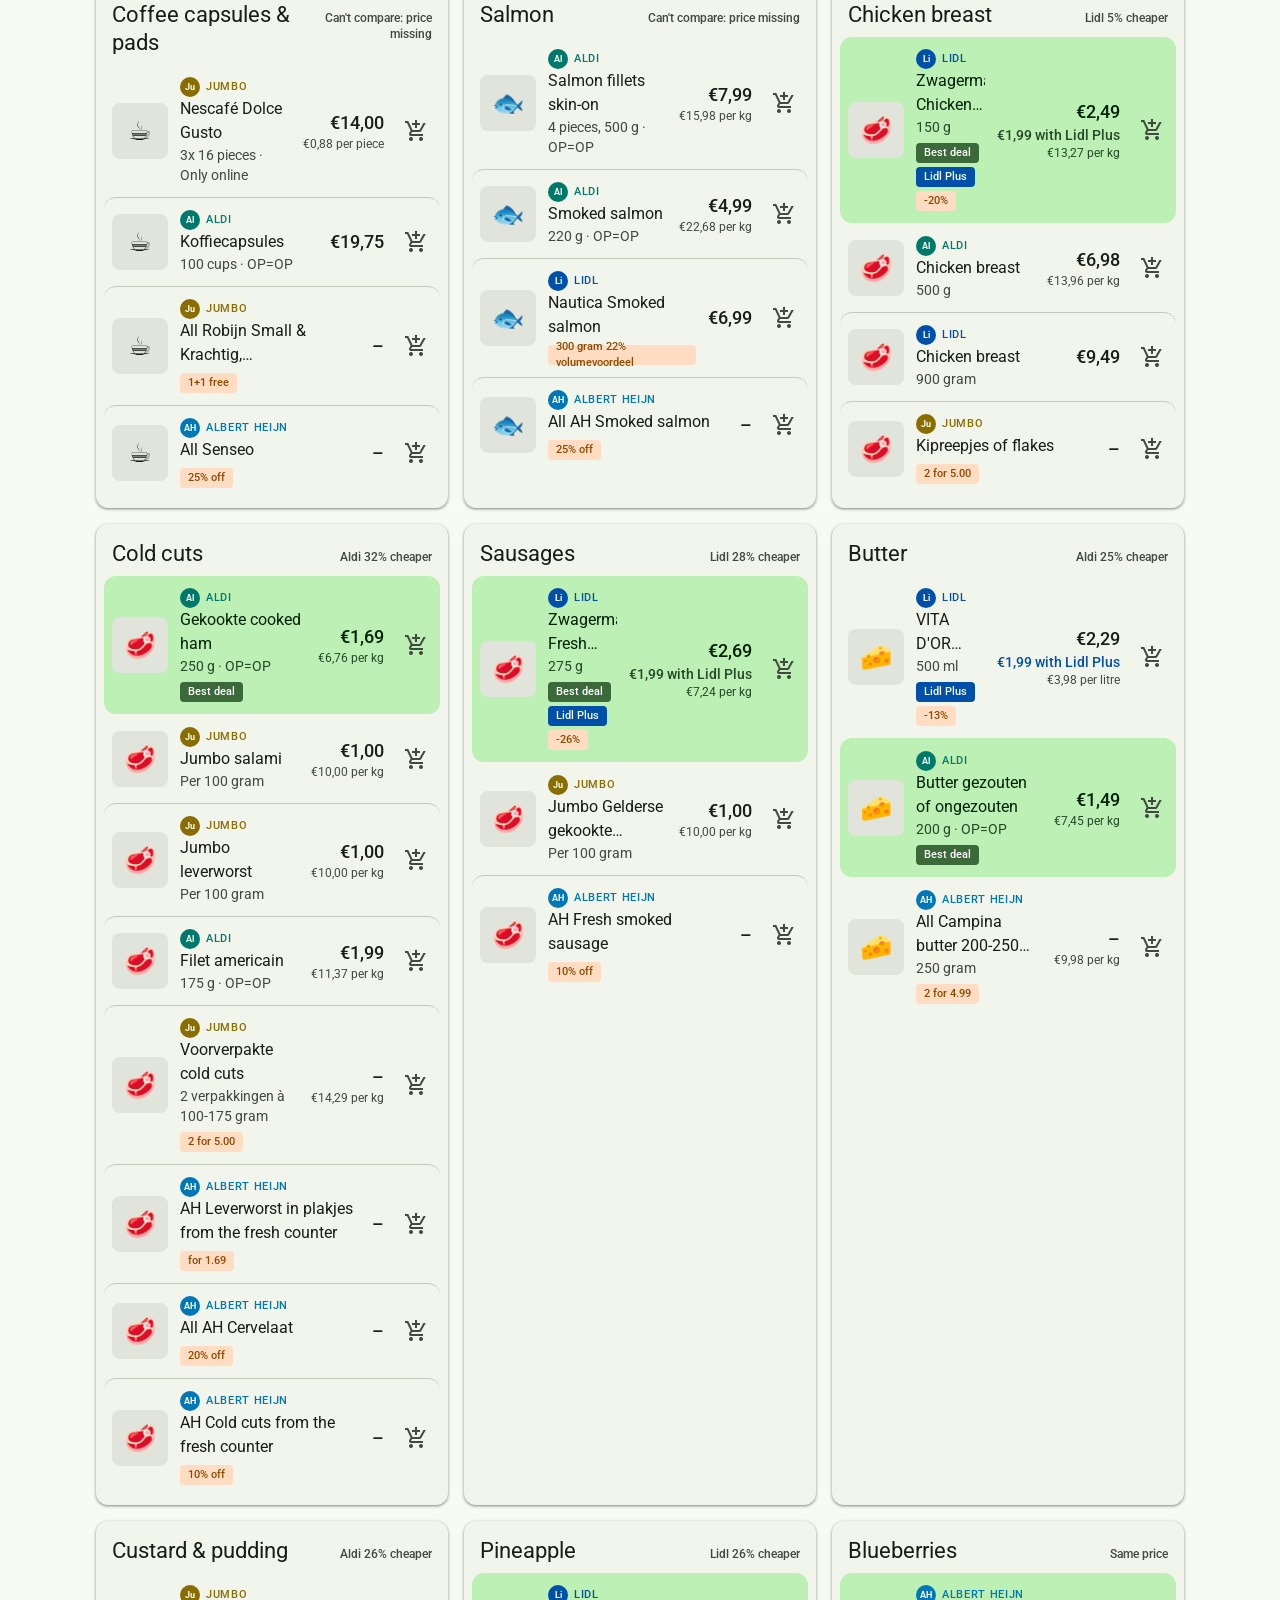
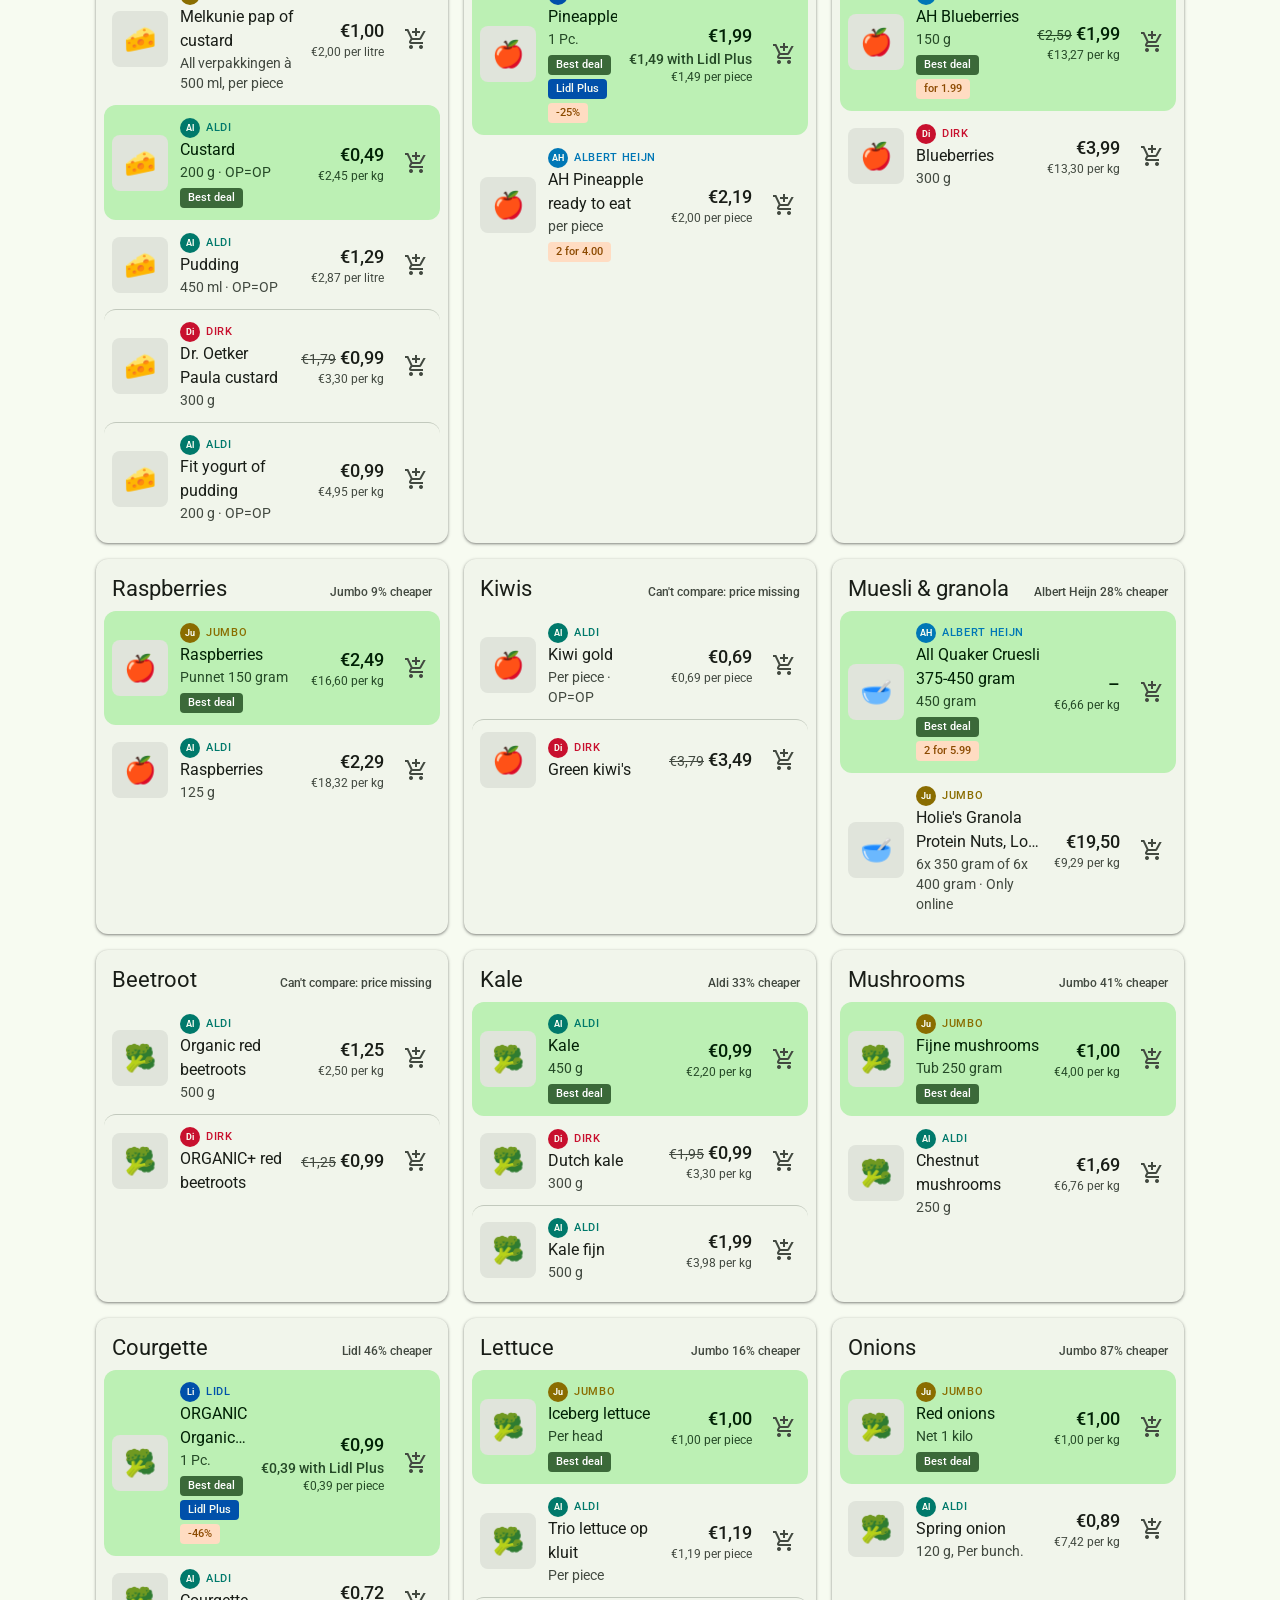
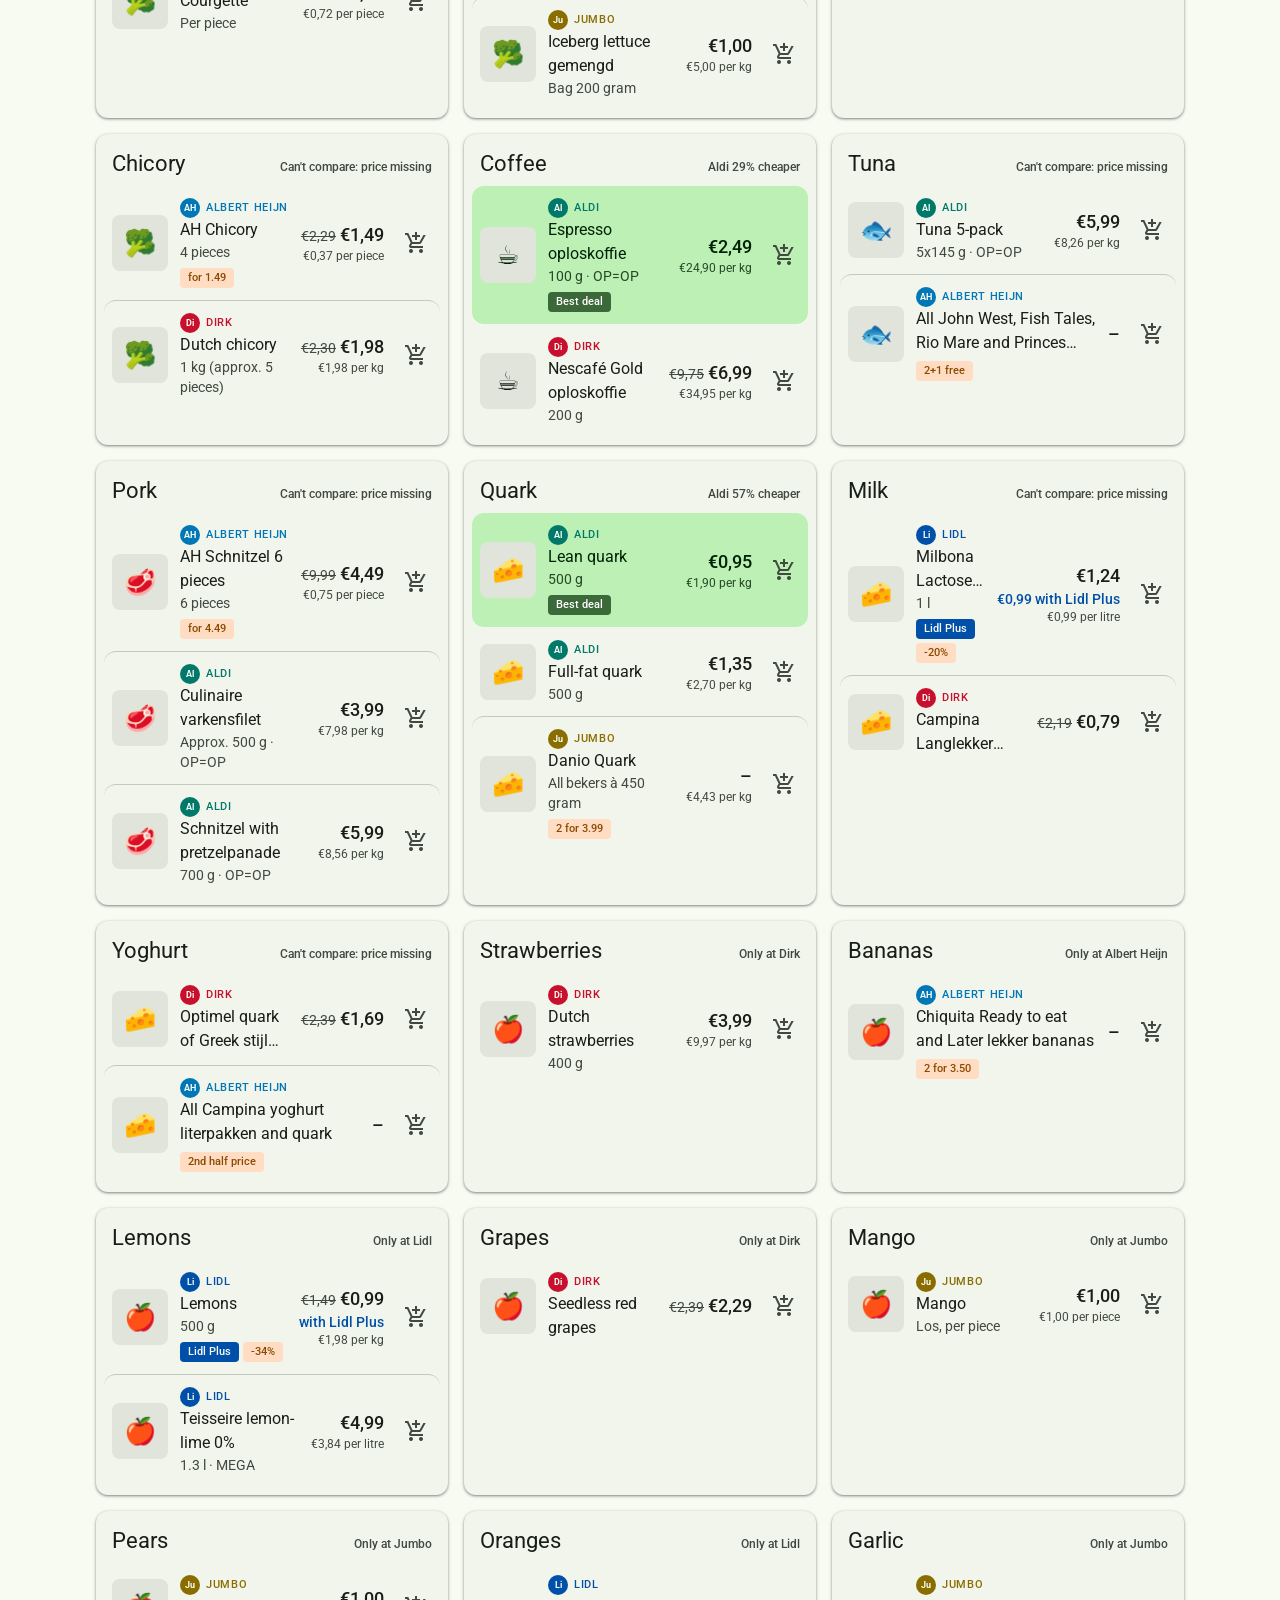
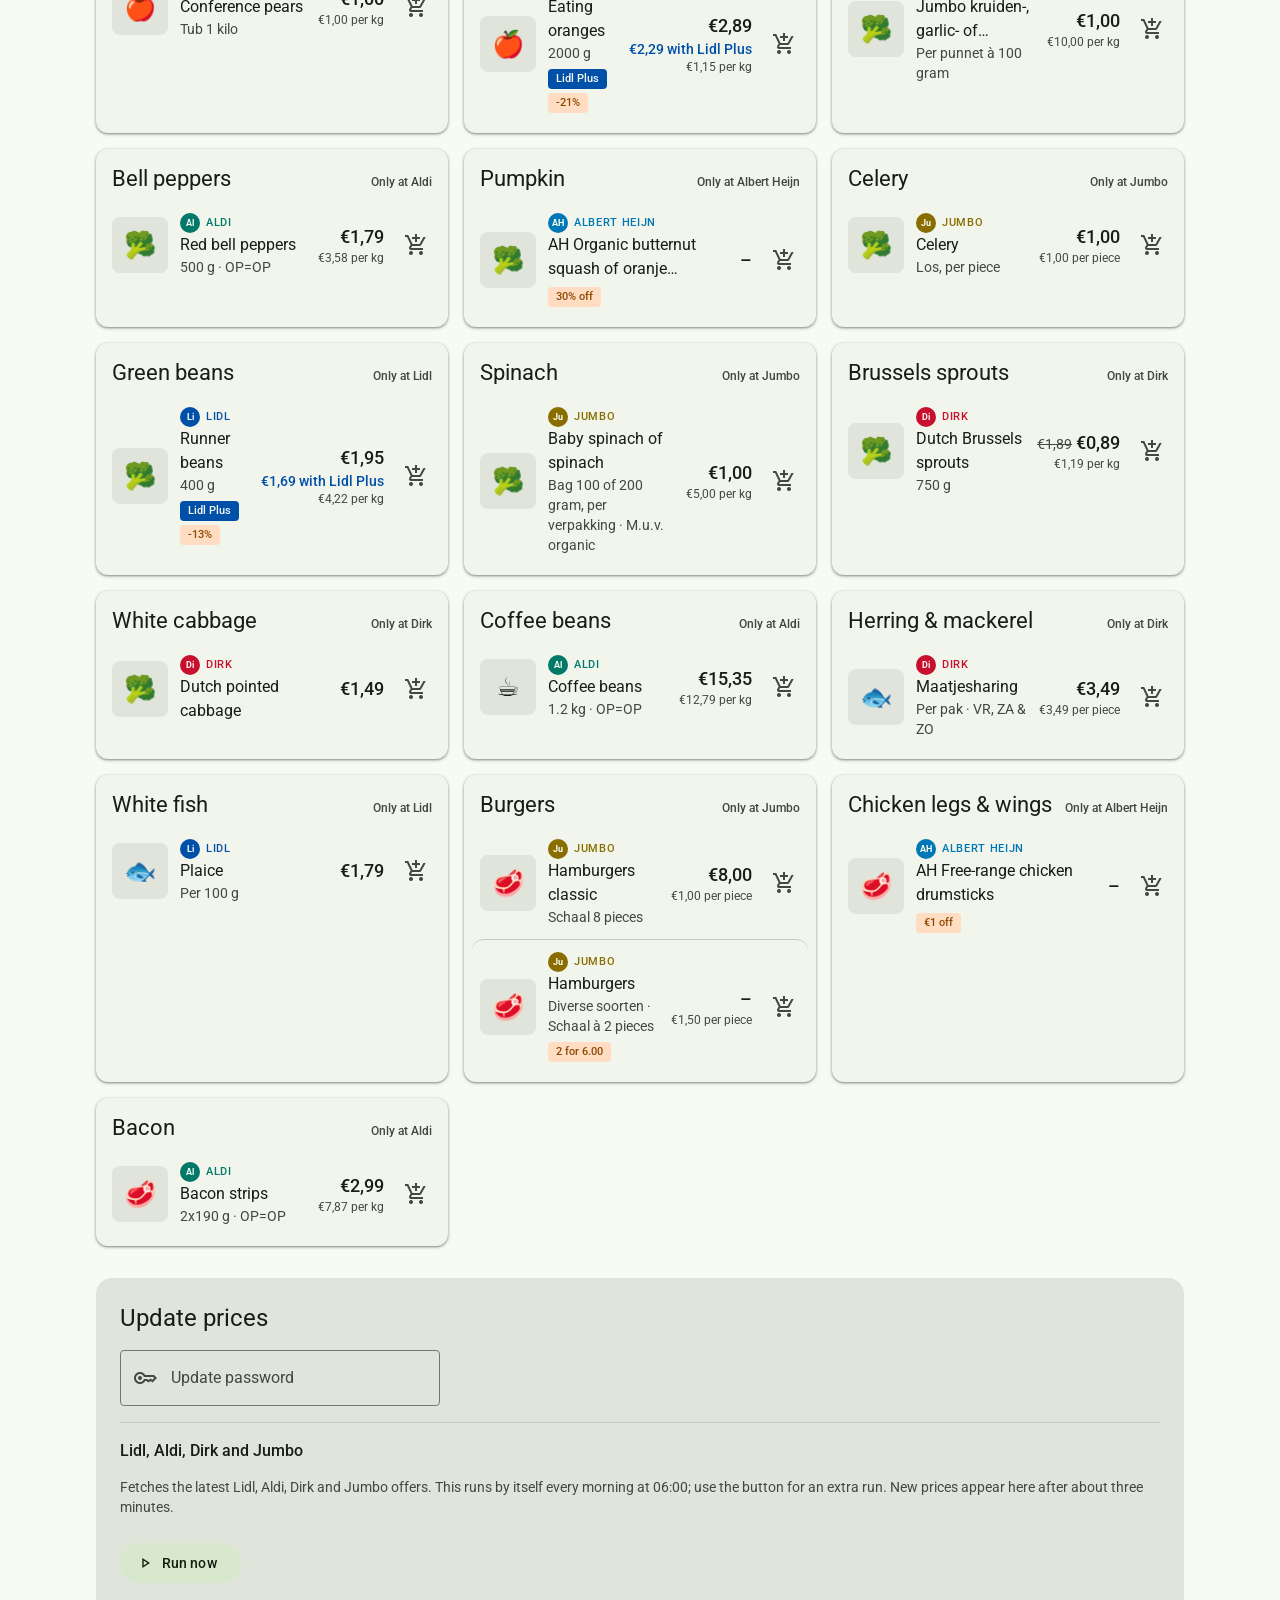
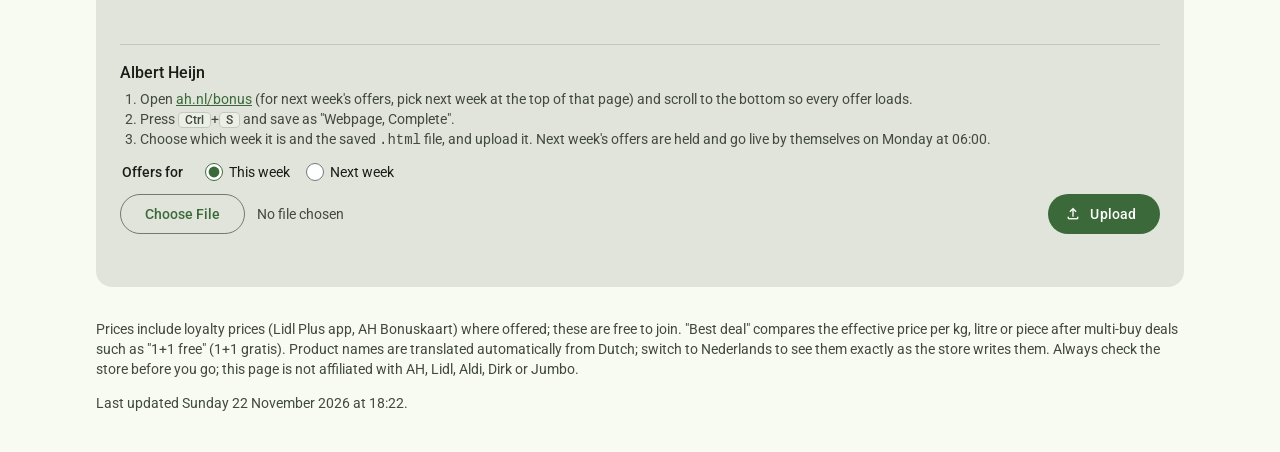
==== commit 681bdf77: "Upload next week's AH offers ahead; refresh daily at 06:00 - The AH upload form asks which week the " ====
--- a/site/index.html
+++ b/site/index.html
@@ -101,8 +101,8 @@
 
       <div class="update-step">
         <h3>Lidl, Aldi, Dirk and Jumbo</h3>
-        <p class="small">Fetches the latest Lidl, Aldi, Dirk and Jumbo offers. This runs by itself every Monday; use the button for an
-          extra run. New prices appear here after about three minutes.</p>
+        <p class="small">Fetches the latest Lidl, Aldi, Dirk and Jumbo offers. This runs by itself every morning at 06:00; use the
+          button for an extra run. New prices appear here after about three minutes.</p>
         <button id="run-now" class="btn tonal" type="button">
           <span class="material-symbols-outlined" aria-hidden="true">play_arrow</span>Run now
         </button>
@@ -112,18 +112,25 @@
       <div class="update-step">
         <h3>Albert Heijn</h3>
         <ol class="small">
-          <li>Open <a href="https://www.ah.nl/bonus" target="_blank" rel="noopener">ah.nl/bonus</a> and scroll
-            to the bottom so every offer loads.</li>
+          <li>Open <a href="https://www.ah.nl/bonus" target="_blank" rel="noopener">ah.nl/bonus</a> (for next
+            week's offers, pick next week at the top of that page) and scroll to the bottom so every offer loads.</li>
           <li>Press <kbd>Ctrl</kbd>+<kbd>S</kbd> and save as "Webpage, Complete".</li>
-          <li>Choose the saved <code>.html</code> file and upload it.</li>
+          <li>Choose which week it is and the saved <code>.html</code> file, and upload it. Next week's
+            offers are held and go live by themselves on Monday at 06:00.</li>
         </ol>
         <form id="upload-form" class="upload-form">
+          <fieldset class="week-choice">
+            <legend>Offers for</legend>
+            <label><input type="radio" name="week" value="this" checked> This week</label>
+            <label><input type="radio" name="week" value="next"> Next week</label>
+          </fieldset>
           <input name="page" type="file" accept=".html,.htm,text/html" aria-label="Saved AH bonus page">
           <button class="btn filled" type="submit">
             <span class="material-symbols-outlined" aria-hidden="true">upload</span>Upload
           </button>
         </form>
         <p id="upload-message" class="small message" aria-live="polite"></p>
+        <p id="held-status" class="small held-status" hidden></p>
       </div>
     </section>
 
--- a/site/style.css
+++ b/site/style.css
@@ -290,6 +290,15 @@
 .update-step .btn { margin-top: 12px; }
 .upload-form { display: flex; flex-wrap: wrap; gap: 12px; align-items: center; }
 .upload-form .btn { margin-top: 0; }
+.week-choice { display: flex; flex-wrap: wrap; align-items: center; gap: 4px 16px; flex-basis: 100%; margin: 0; padding: 0; border: 0; }
+.week-choice legend { float: left; margin-right: 4px; font: var(--type-label-large); }
+.week-choice label { display: inline-flex; align-items: center; gap: 6px; font: var(--type-body-medium); cursor: pointer; }
+.week-choice input { width: 18px; height: 18px; margin: 0; accent-color: var(--md-primary); }
+.held-status {
+  display: flex; align-items: center; gap: 8px; margin: 8px 0 0; padding: 8px 12px;
+  border-radius: var(--shape-s); background: var(--md-secondary-container); color: var(--md-on-secondary-container);
+}
+.held-status[hidden] { display: none; }
 .upload-form input[type=file] { flex: 1 1 240px; min-width: 0; font: var(--type-body-medium); color: var(--md-on-surface-variant); }
 /* Styled as an M3 outlined button. */
 .upload-form input[type=file]::file-selector-button {
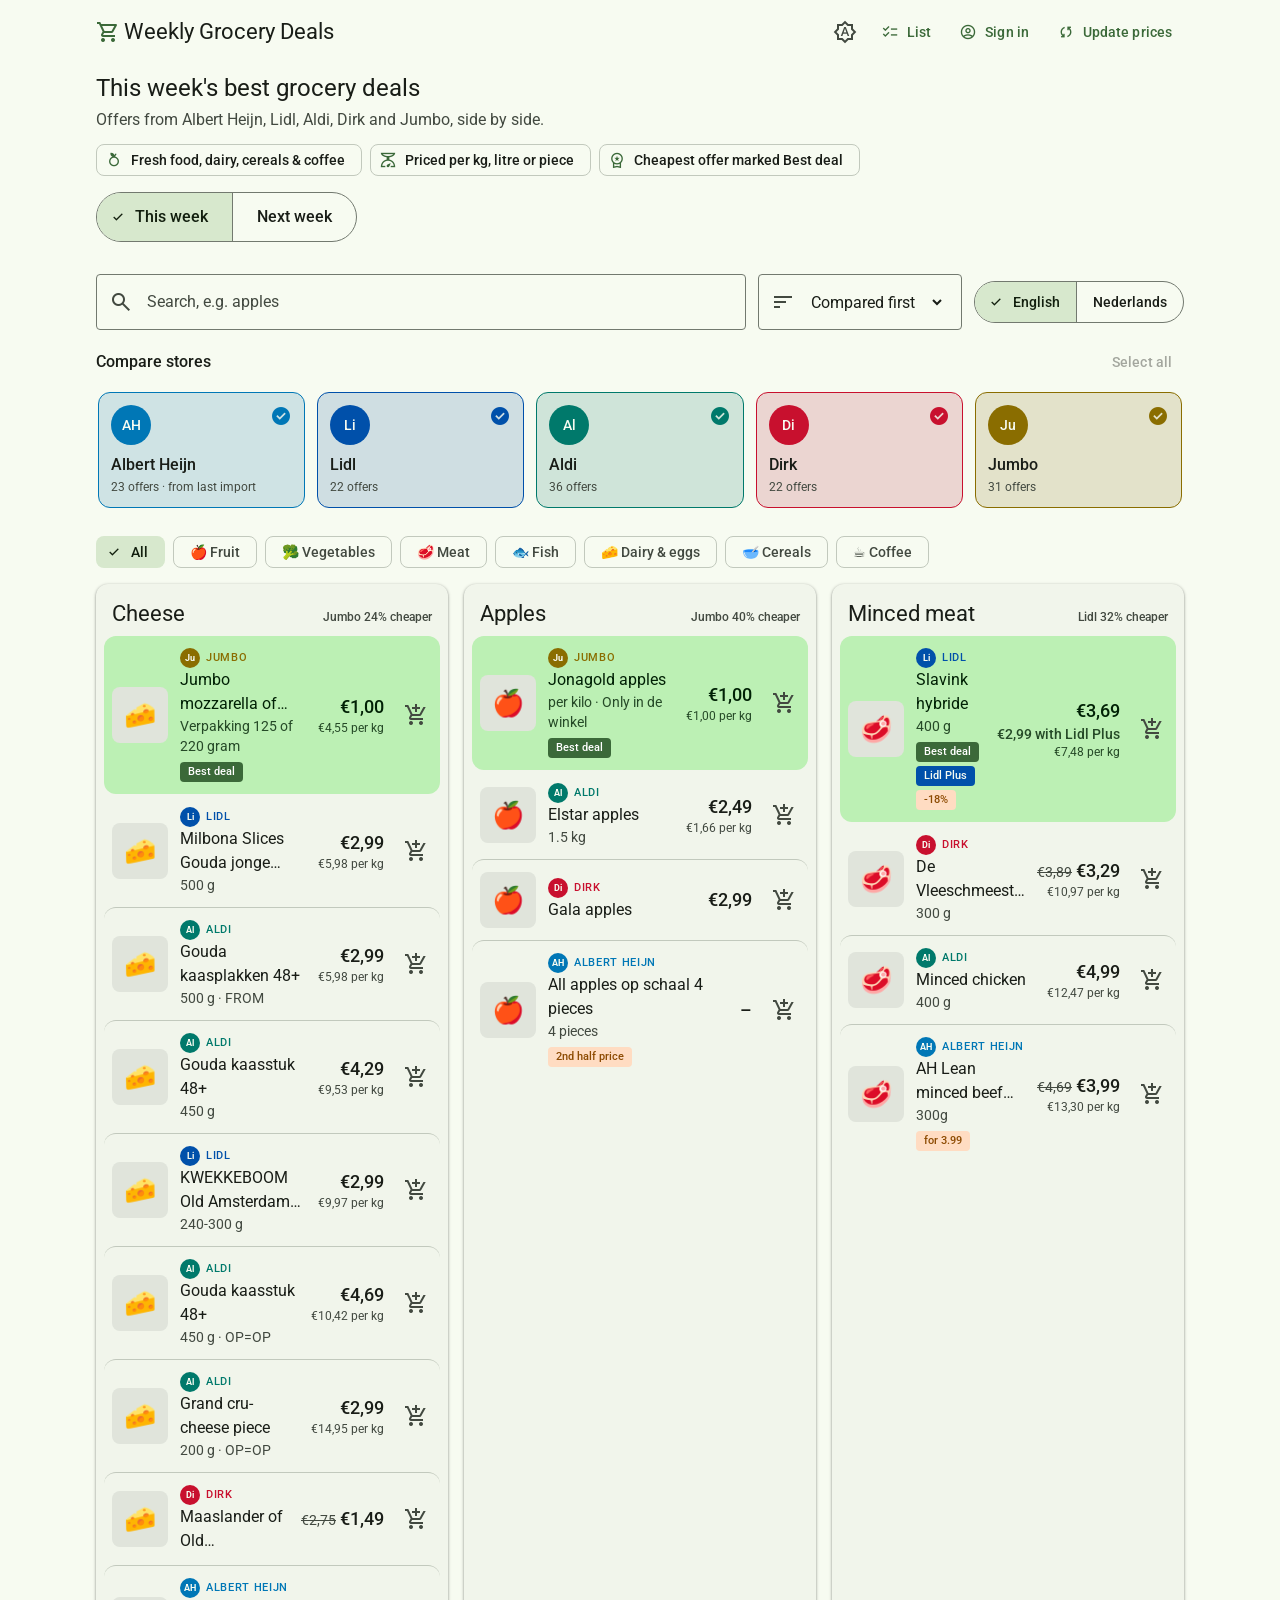
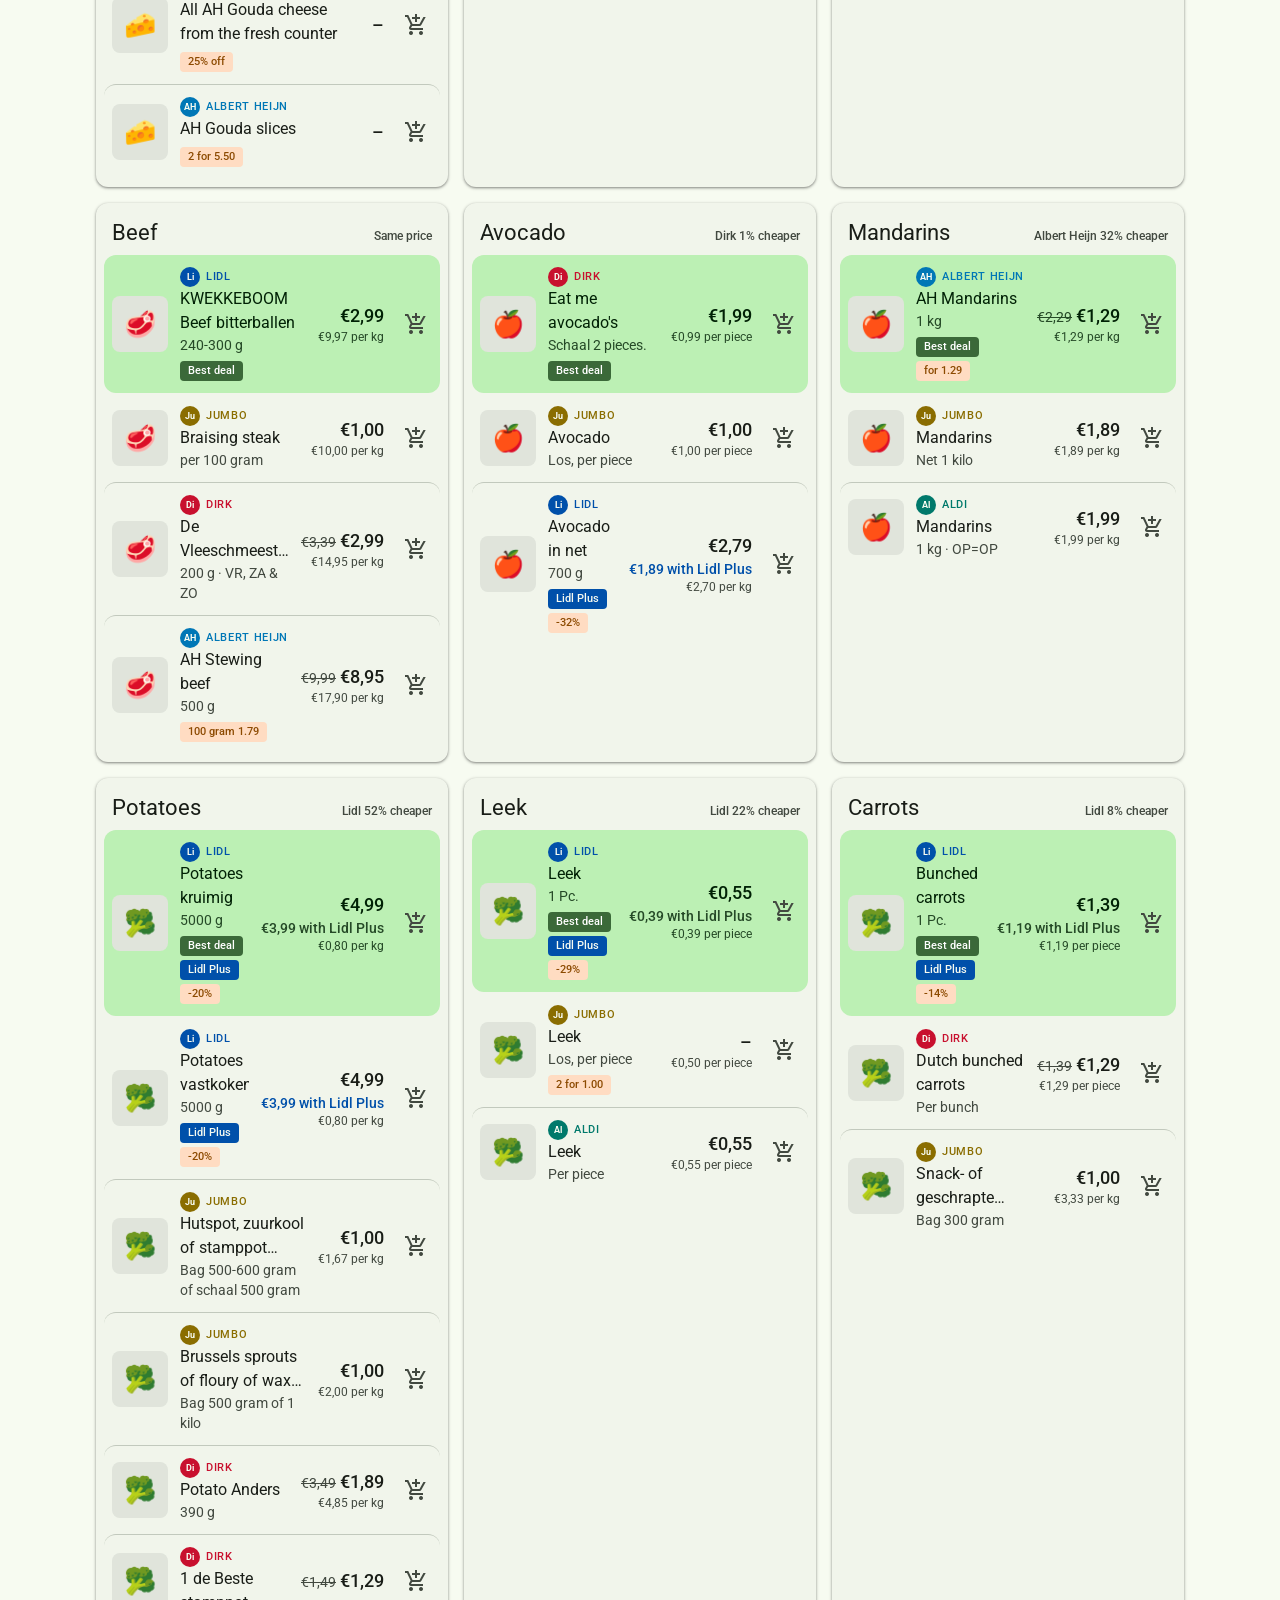
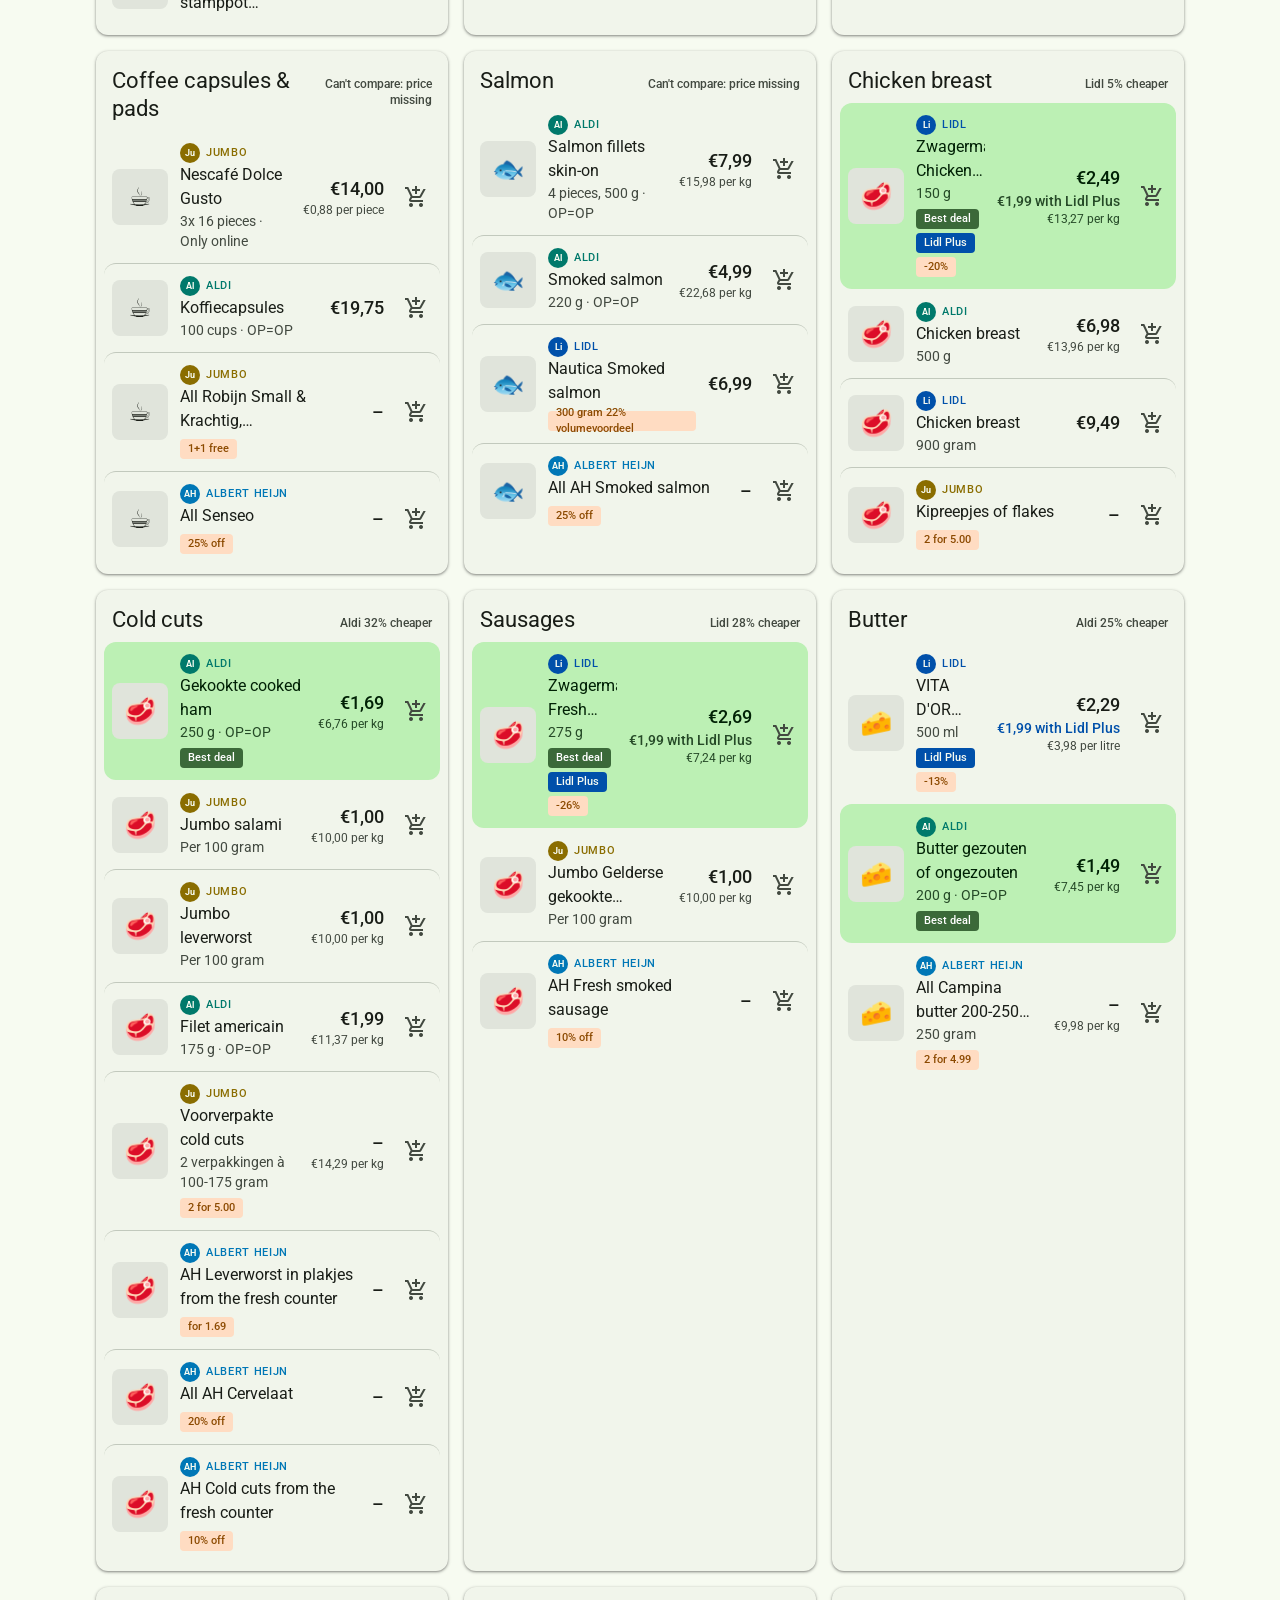
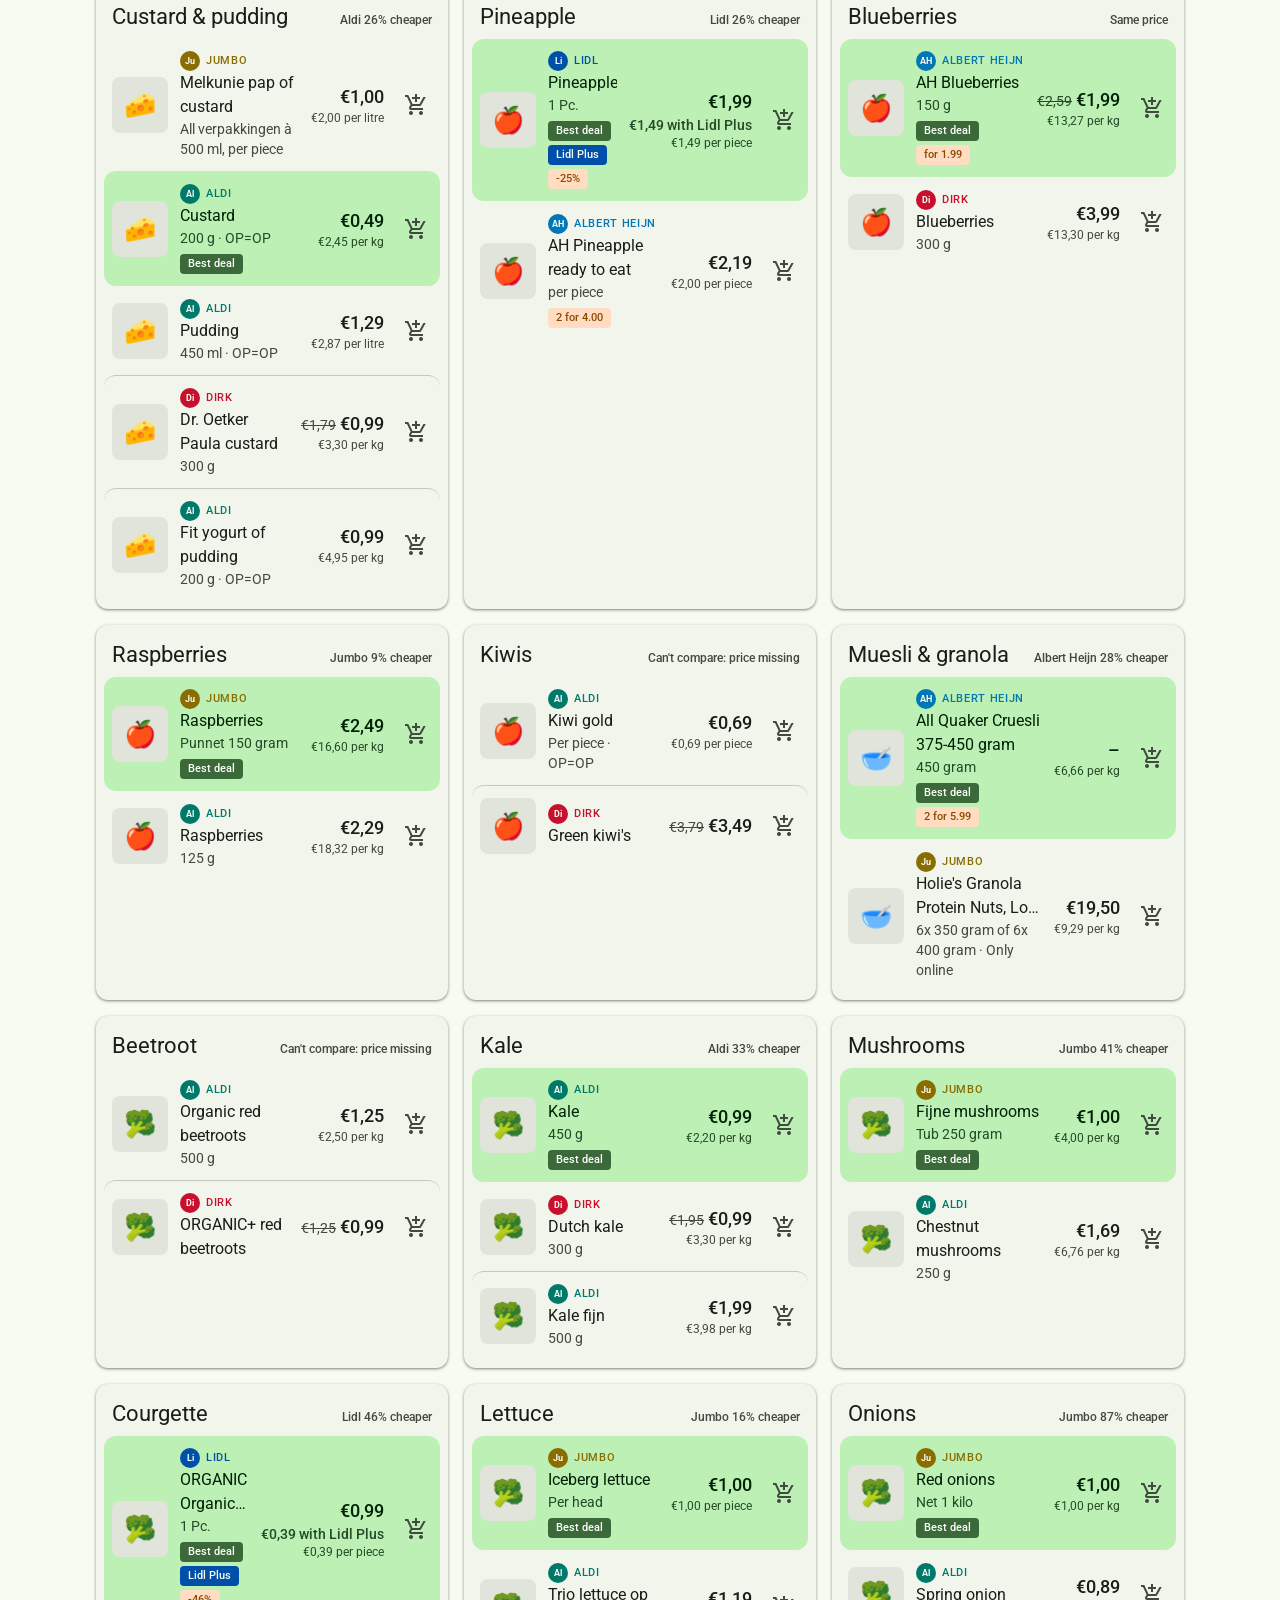
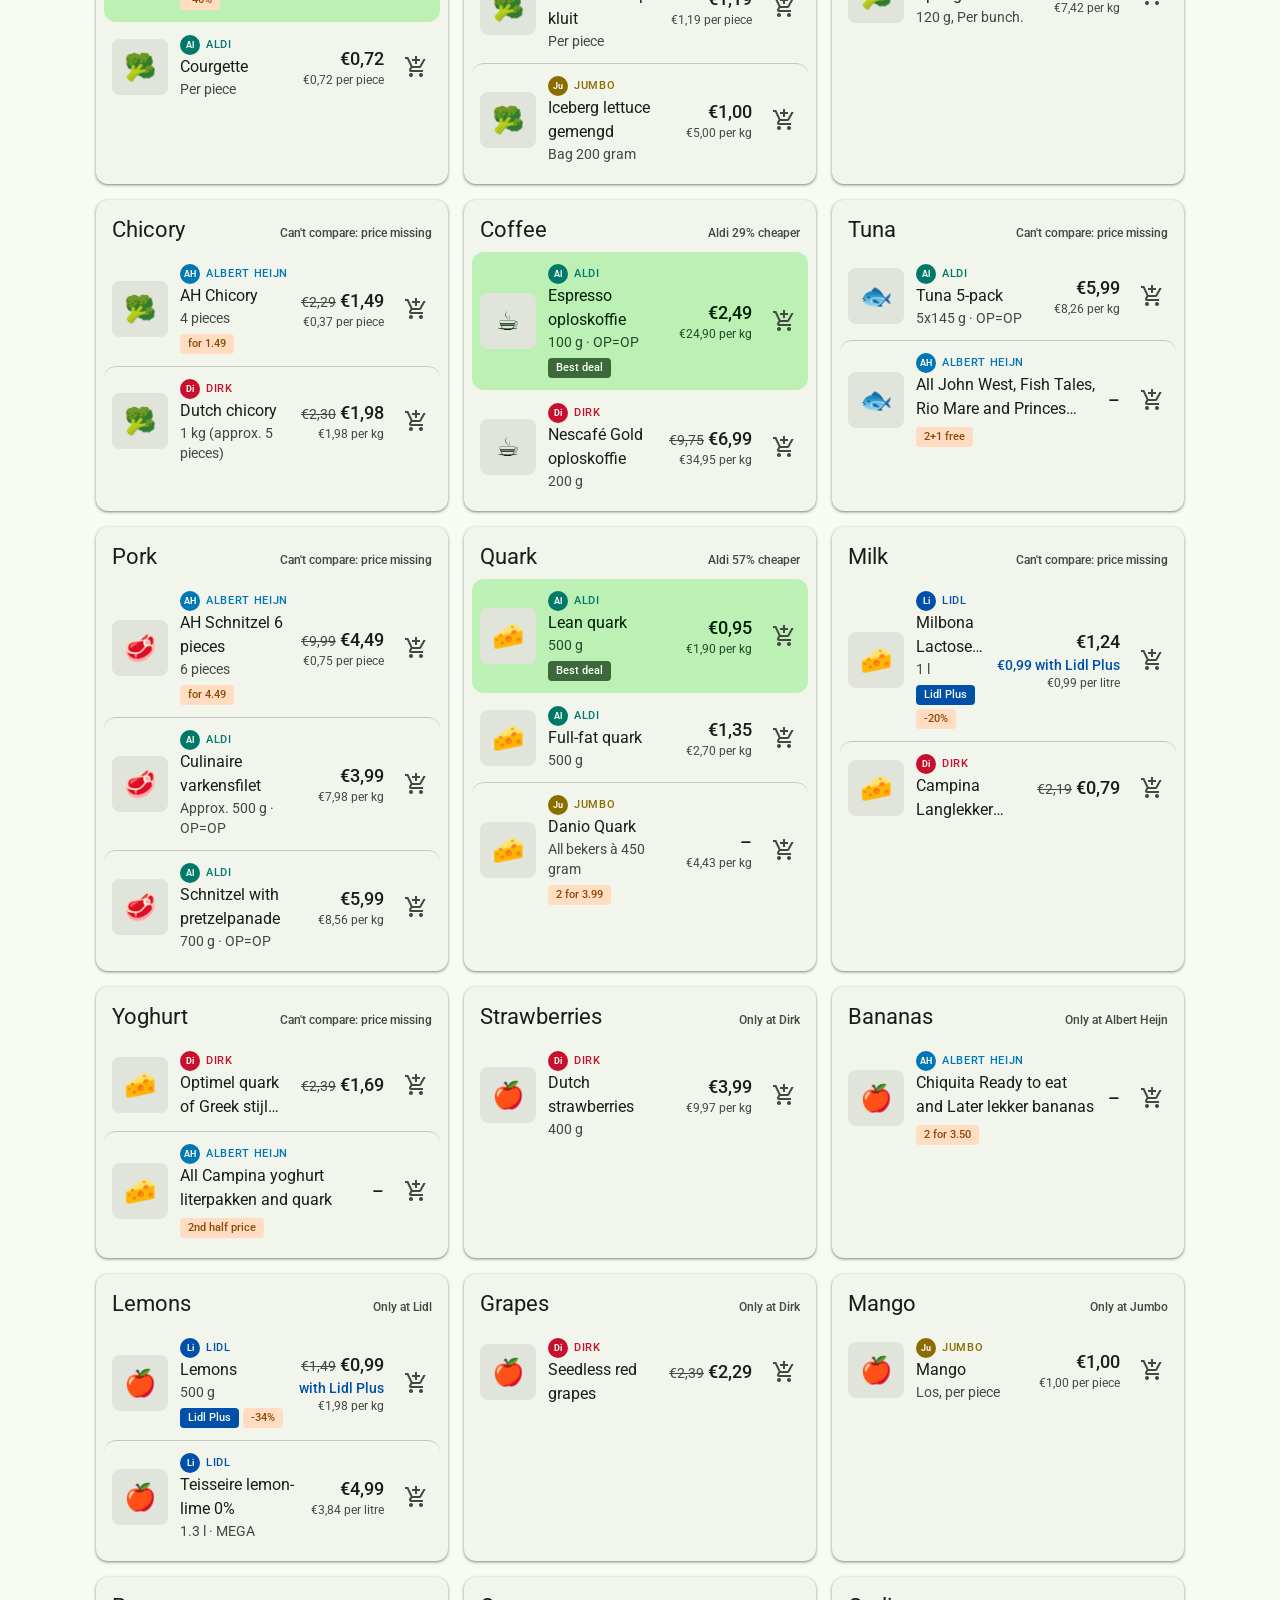
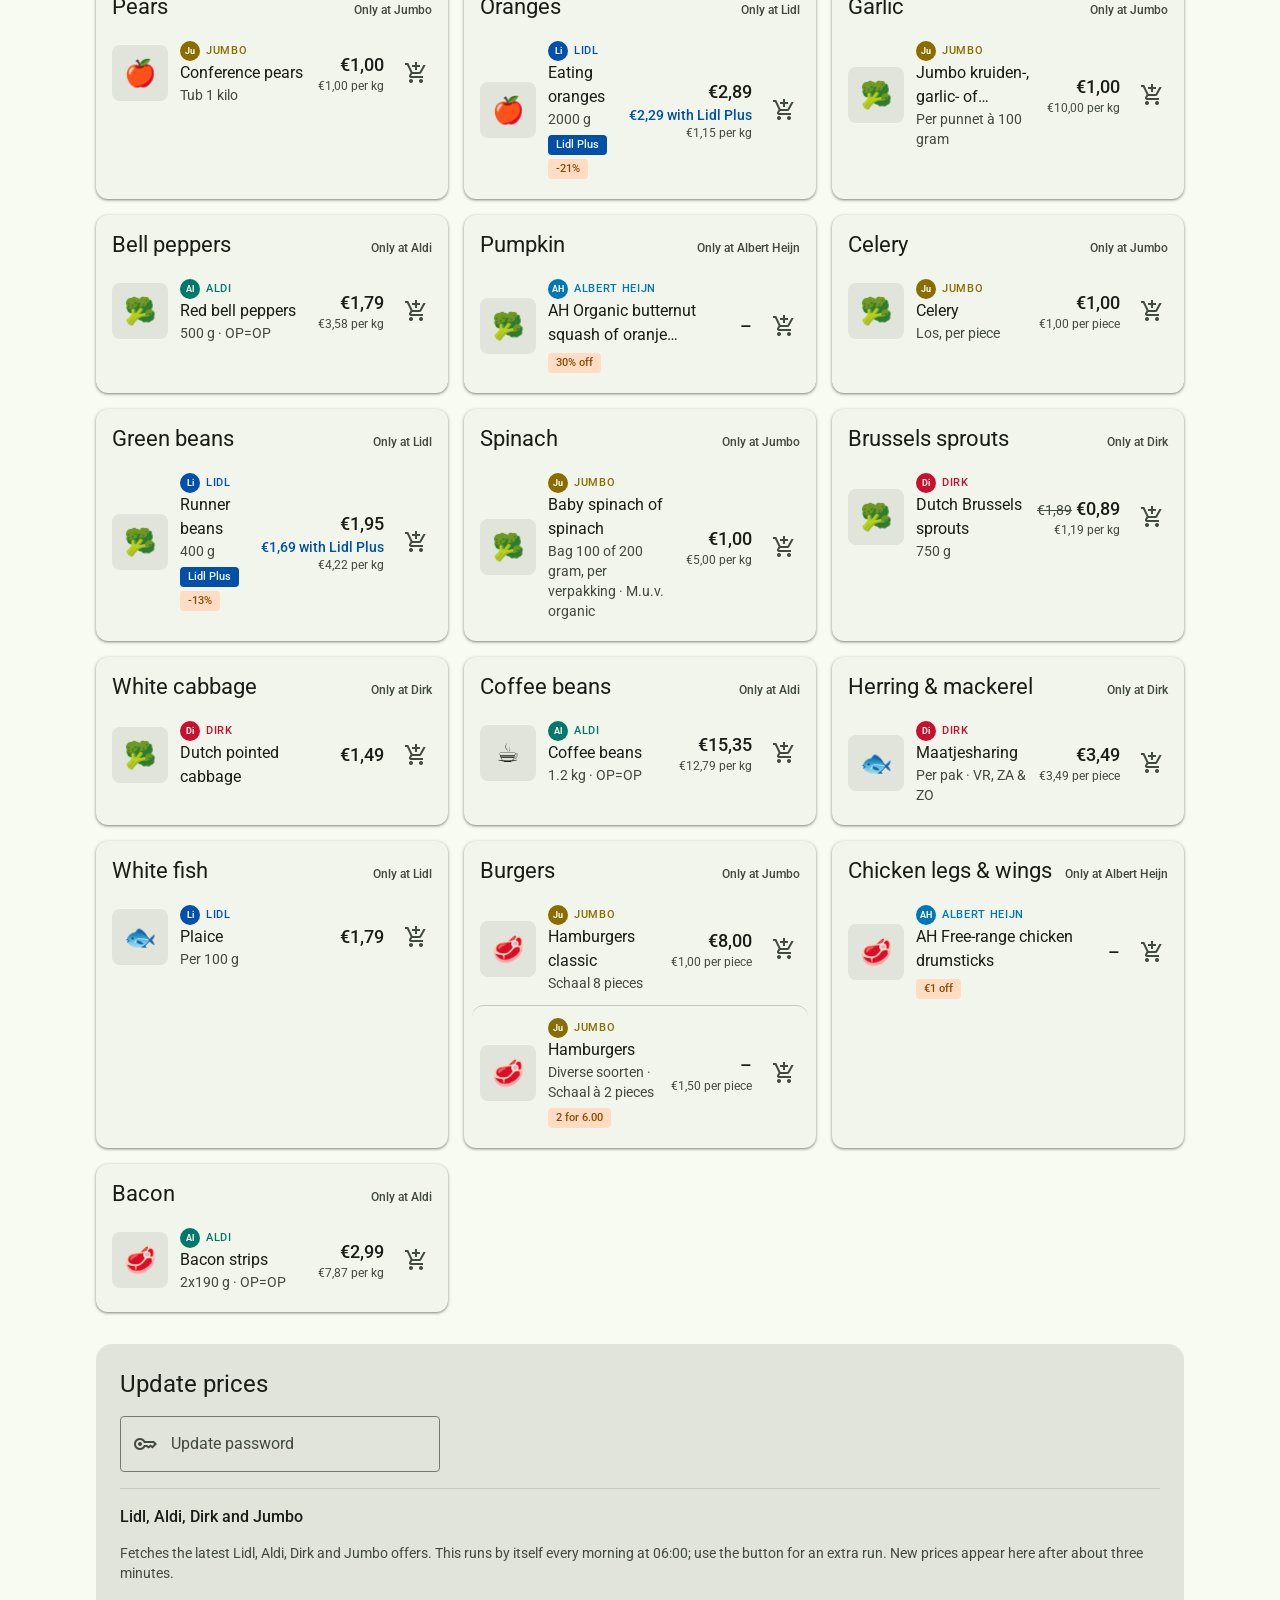
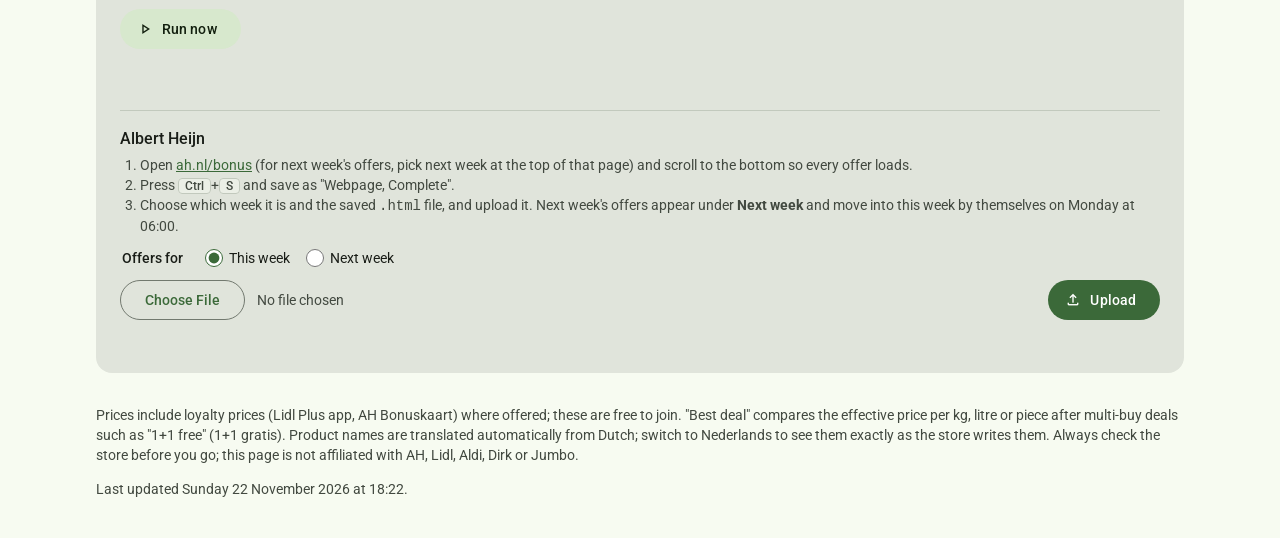
==== commit 077696eb: "Show next week's offers for every store - weeks.py sorts offers into each store's this week and next" ====
--- a/site/index.html
+++ b/site/index.html
@@ -38,13 +38,17 @@
 
   <section class="hero">
     <div class="wrap">
-      <h2 class="hero-title">This week's best grocery deals</h2>
+      <h2 id="hero-title" class="hero-title">This week's best grocery deals</h2>
       <p class="sub">Offers from Albert Heijn, Lidl, Aldi, Dirk and Jumbo, side by side.</p>
       <ul class="hero-facts">
         <li><span class="material-symbols-outlined" aria-hidden="true">nutrition</span>Fresh food, dairy, cereals &amp; coffee</li>
         <li><span class="material-symbols-outlined" aria-hidden="true">scale</span>Priced per kg, litre or piece</li>
         <li><span class="material-symbols-outlined" aria-hidden="true">workspace_premium</span>Cheapest offer marked Best deal</li>
       </ul>
+      <div id="week" class="seg week-switch" role="tablist" aria-label="Offer week">
+        <button class="on" data-week="this" role="tab" aria-selected="true">This week</button>
+        <button data-week="next" role="tab" aria-selected="false">Next week</button>
+      </div>
       <div id="status" class="status" aria-live="polite">Loading offers…</div>
     </div>
   </section>
@@ -116,7 +120,7 @@
             week's offers, pick next week at the top of that page) and scroll to the bottom so every offer loads.</li>
           <li>Press <kbd>Ctrl</kbd>+<kbd>S</kbd> and save as "Webpage, Complete".</li>
           <li>Choose which week it is and the saved <code>.html</code> file, and upload it. Next week's
-            offers are held and go live by themselves on Monday at 06:00.</li>
+            offers appear under <b>Next week</b> and move into this week by themselves on Monday at 06:00.</li>
         </ol>
         <form id="upload-form" class="upload-form">
           <fieldset class="week-choice">
@@ -130,7 +134,7 @@
           </button>
         </form>
         <p id="upload-message" class="small message" aria-live="polite"></p>
-        <p id="held-status" class="small held-status" hidden></p>
+        <p id="ah-next-status" class="small ah-next-status" hidden></p>
       </div>
     </section>
 
--- a/site/style.css
+++ b/site/style.css
@@ -186,6 +186,10 @@
 }
 .seg button + button { border-left: 1px solid var(--md-outline); }
 .seg button.on { background: var(--md-secondary-container); color: var(--md-on-secondary-container); padding-left: 12px; }
+/* The week switch changes the whole page, so it is larger and full width on phones. */
+.week-switch { display: flex; width: fit-content; margin-top: 16px; }
+.week-switch button { height: 48px; padding: 0 24px; font: var(--type-title-medium); }
+@media (max-width: 480px) { .week-switch { width: 100%; } .week-switch button { flex: 1; justify-content: center; } }
 
 .filter-chips { display: flex; gap: 8px; overflow-x: auto; padding: 4px 0 16px; scrollbar-width: thin; }
 .filter-chips button {
@@ -294,11 +298,11 @@
 .week-choice legend { float: left; margin-right: 4px; font: var(--type-label-large); }
 .week-choice label { display: inline-flex; align-items: center; gap: 6px; font: var(--type-body-medium); cursor: pointer; }
 .week-choice input { width: 18px; height: 18px; margin: 0; accent-color: var(--md-primary); }
-.held-status {
+.ah-next-status {
   display: flex; align-items: center; gap: 8px; margin: 8px 0 0; padding: 8px 12px;
   border-radius: var(--shape-s); background: var(--md-secondary-container); color: var(--md-on-secondary-container);
 }
-.held-status[hidden] { display: none; }
+.ah-next-status[hidden] { display: none; }
 .upload-form input[type=file] { flex: 1 1 240px; min-width: 0; font: var(--type-body-medium); color: var(--md-on-surface-variant); }
 /* Styled as an M3 outlined button. */
 .upload-form input[type=file]::file-selector-button {
@@ -391,6 +395,8 @@
 .store-tile:disabled { cursor: not-allowed; border-style: dashed; }
 .store-tile:disabled .store-avatar { background: var(--md-outline); }
 .store-tile:disabled .store-tile-count { color: var(--md-error); }
+/* Next week not published yet is expected, not an error. */
+.store-tile.not-yet .store-tile-count { color: var(--md-on-surface-variant); }
 
 /* ---------- Dialogs (account) and the grocery list side sheet ---------- */
 .dialog {
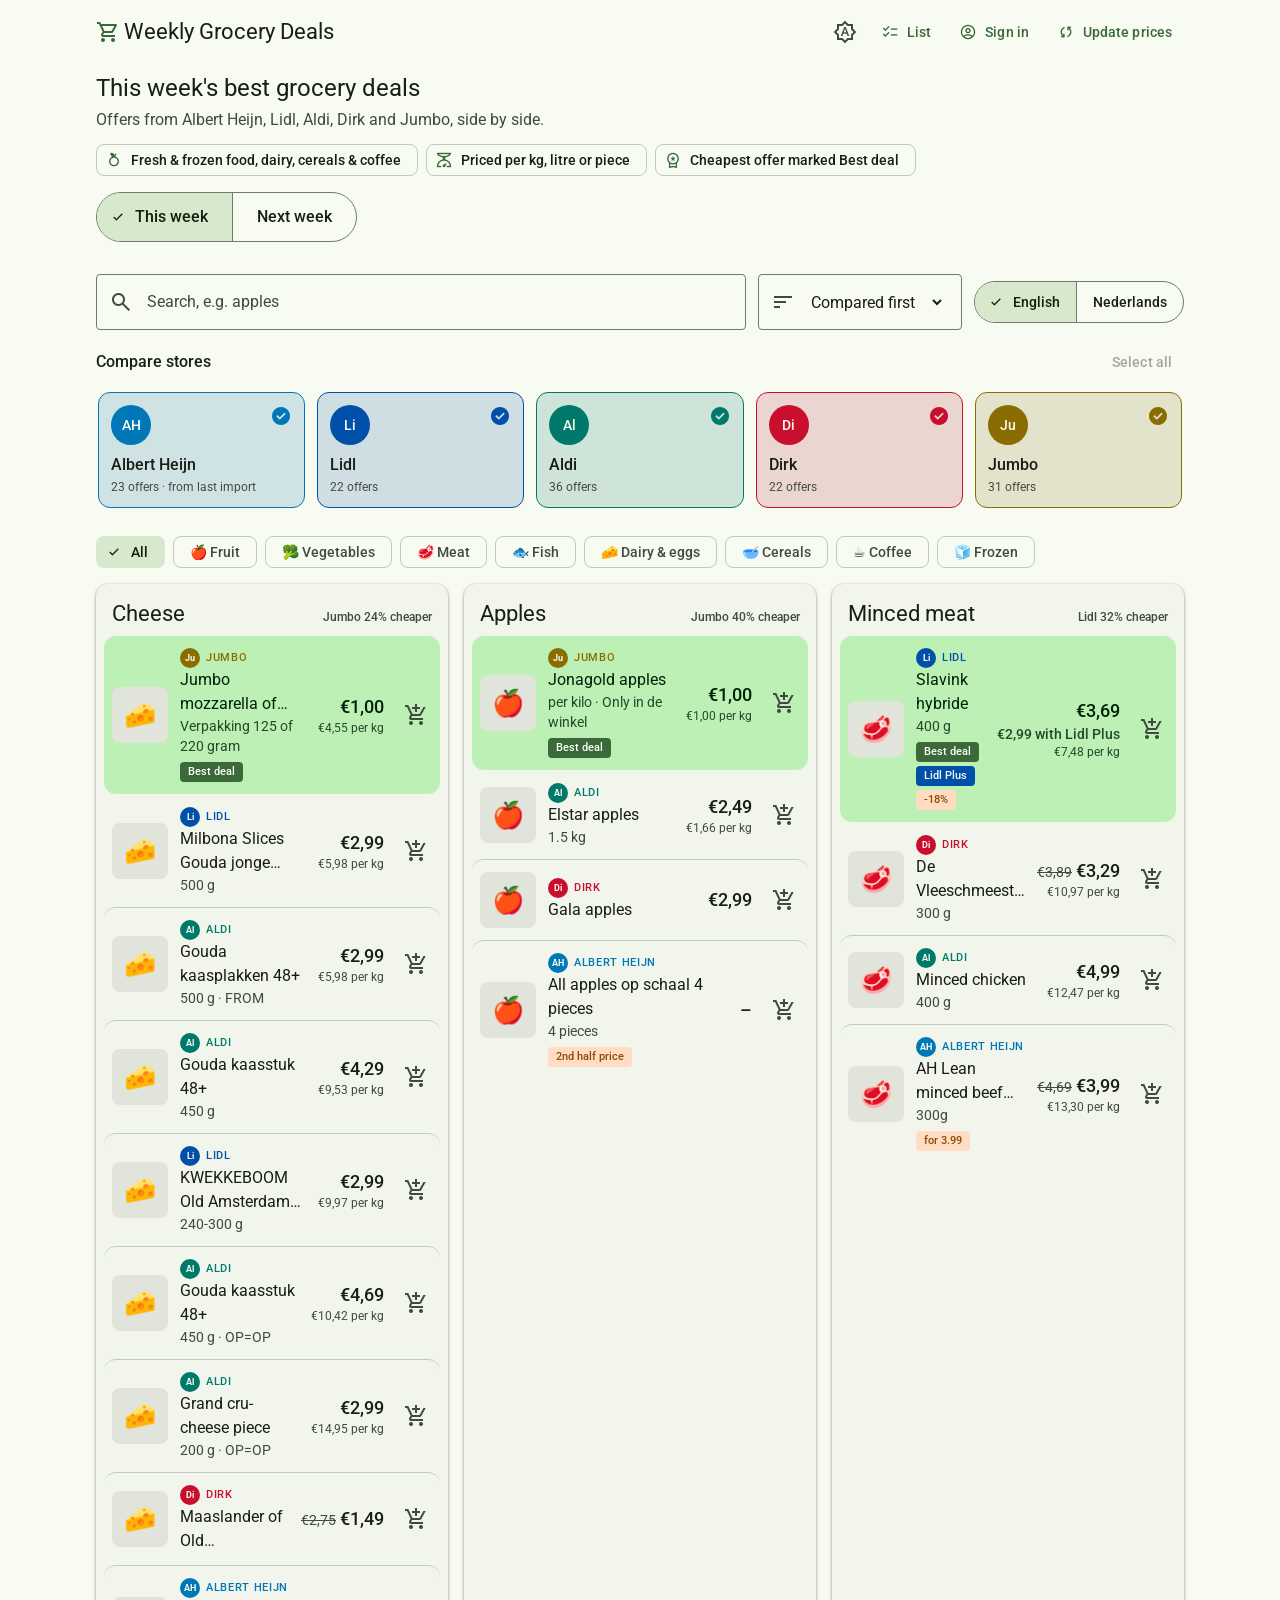
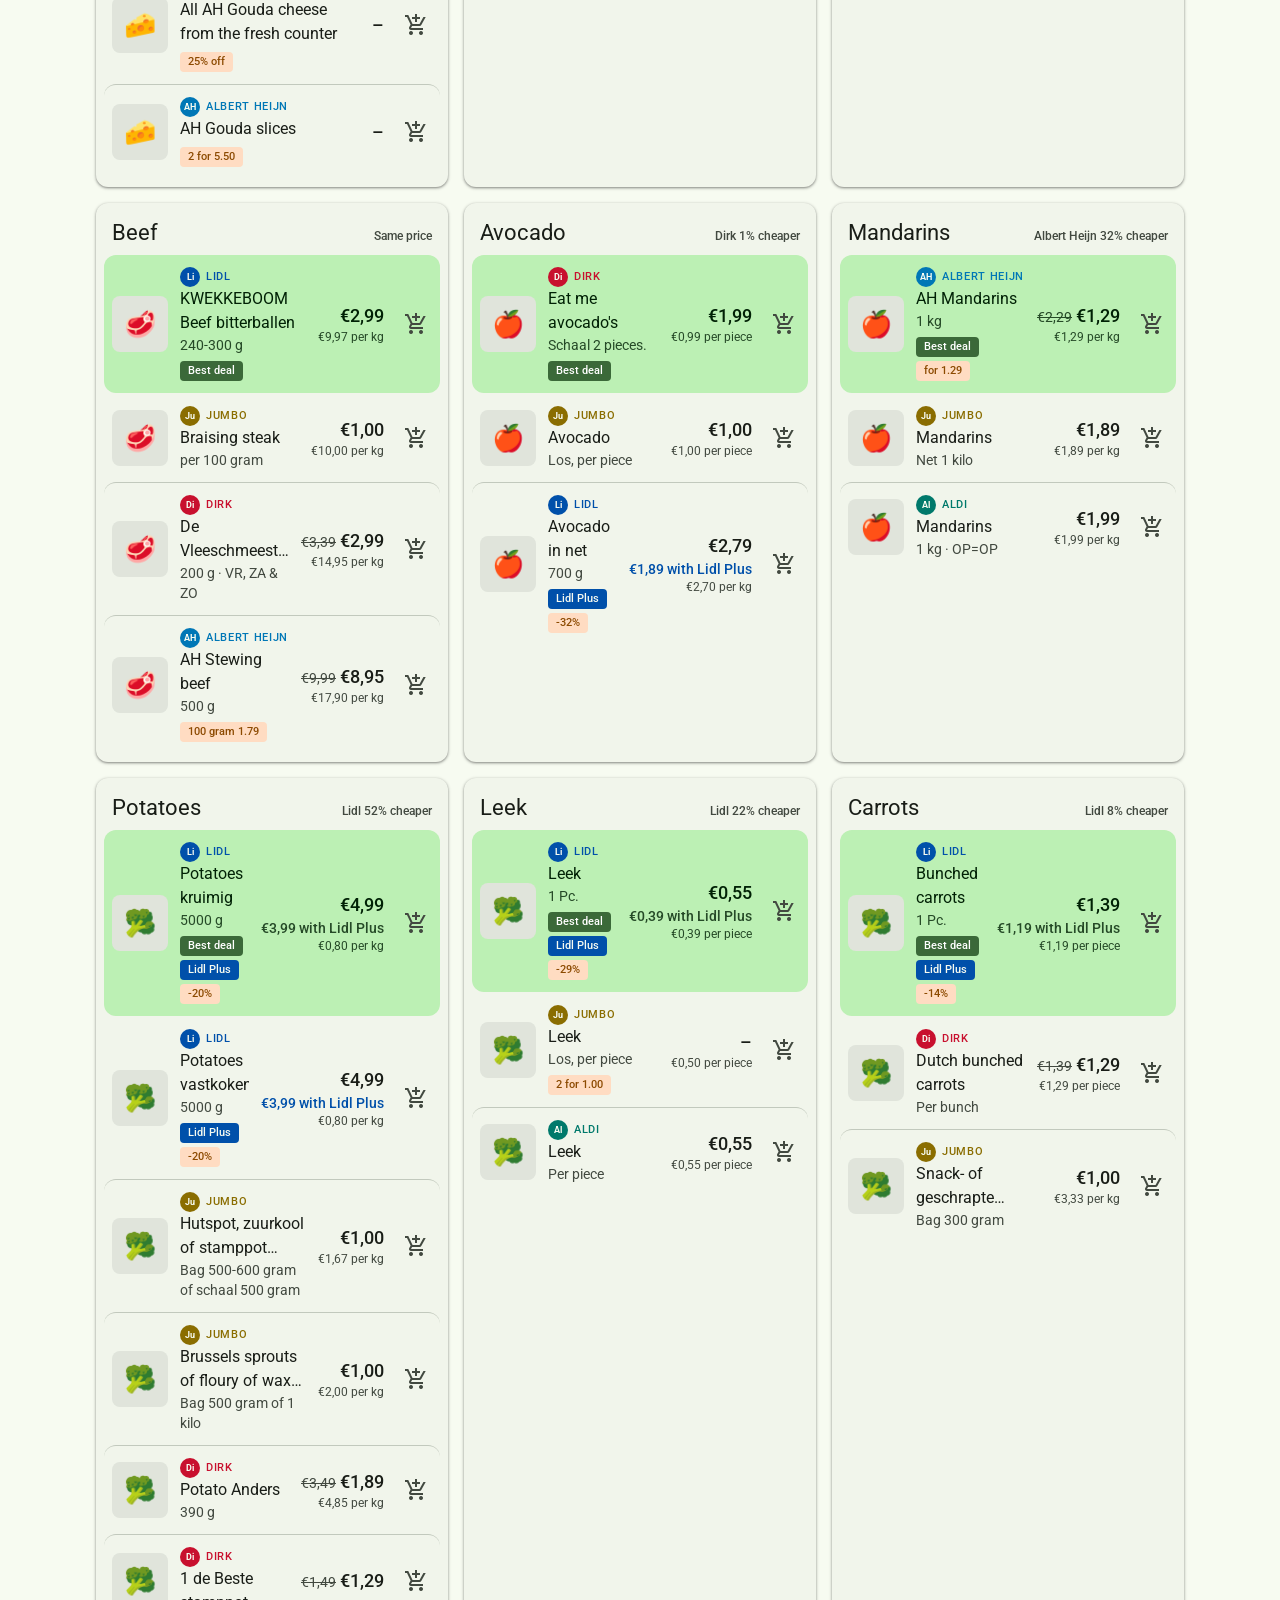
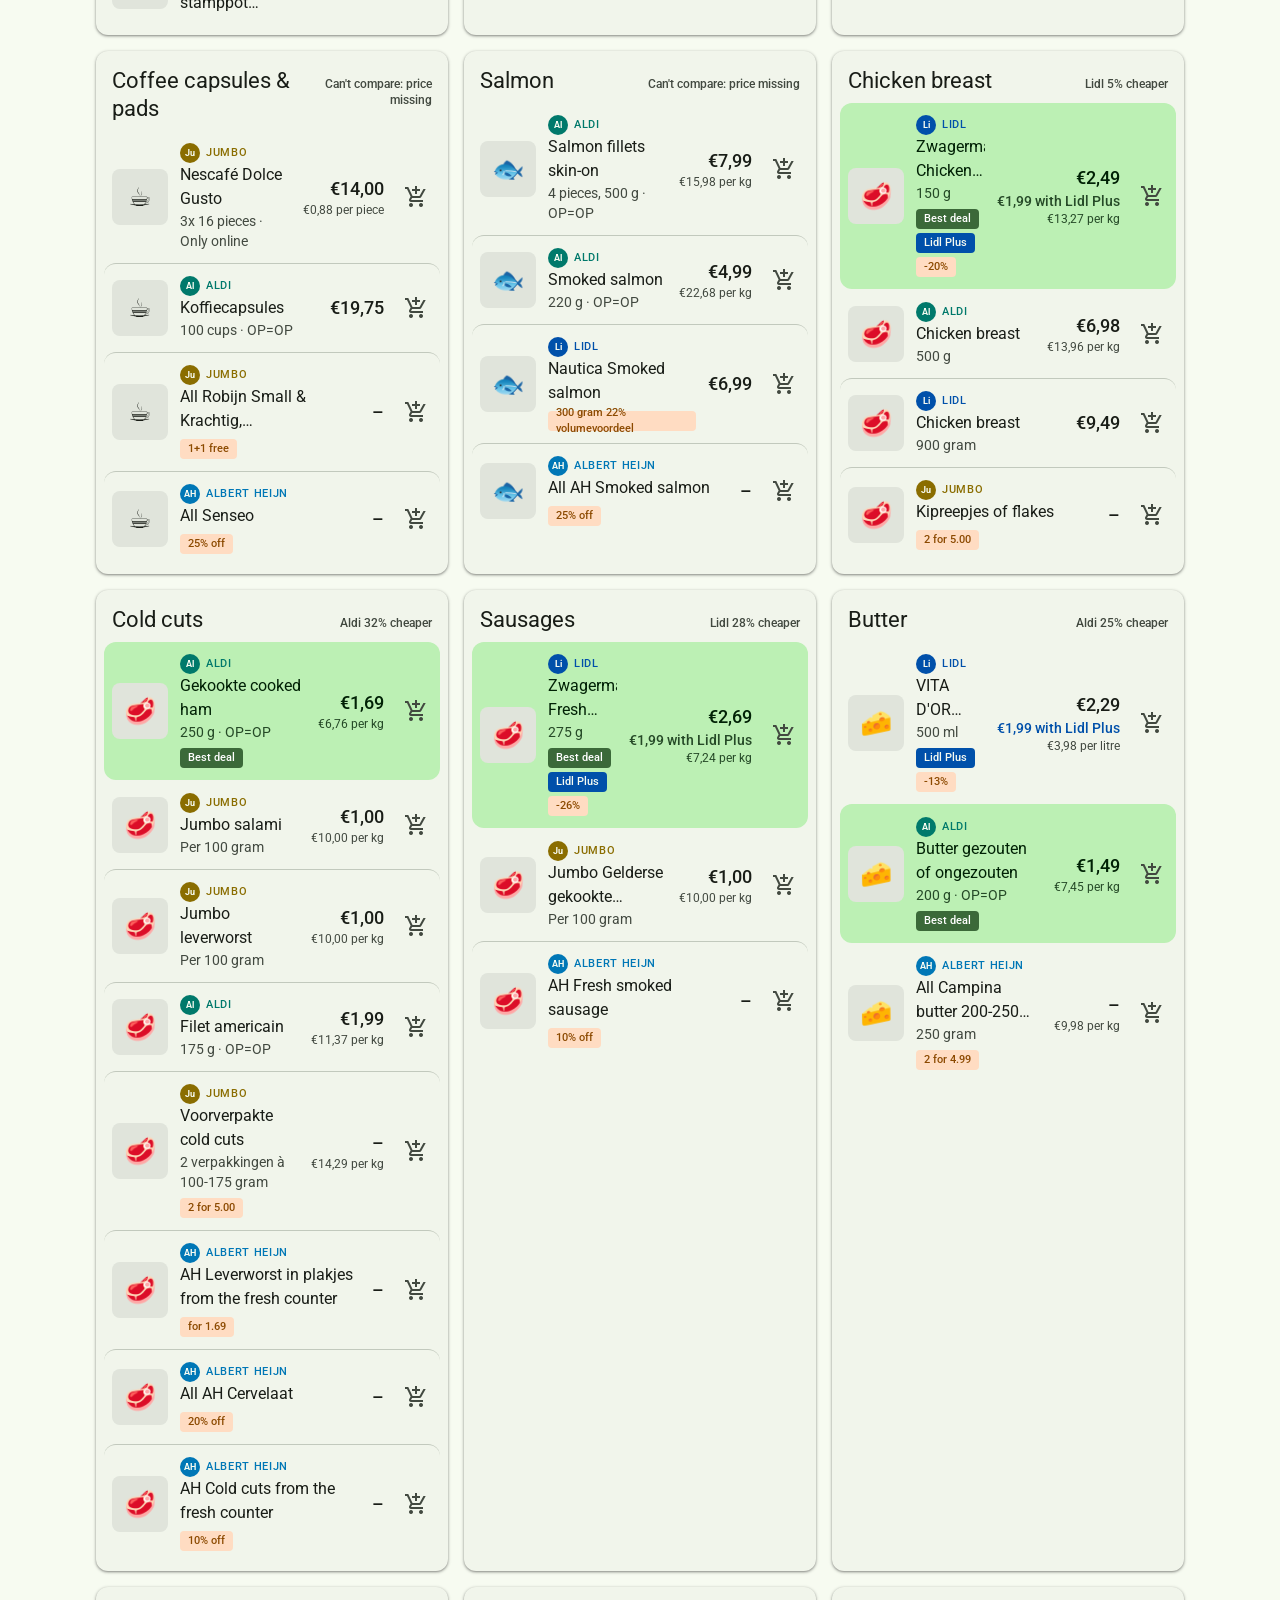
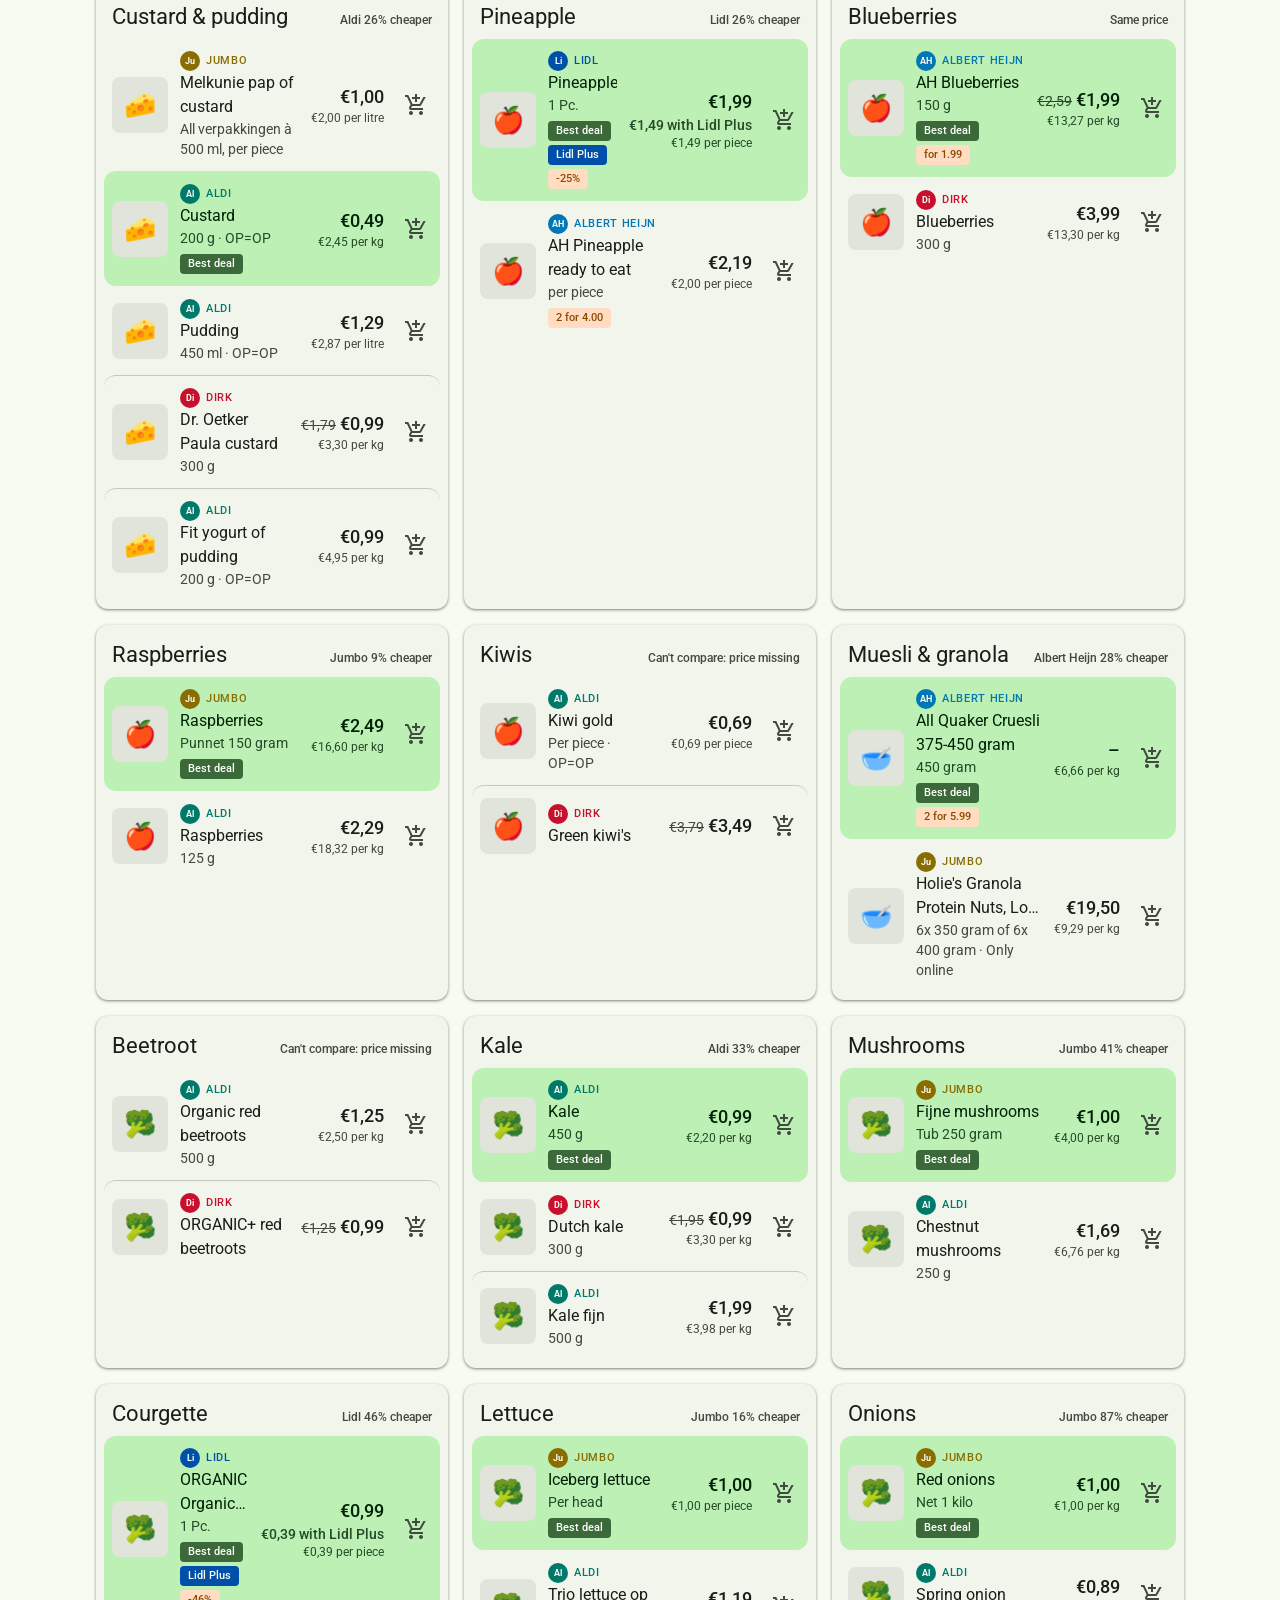
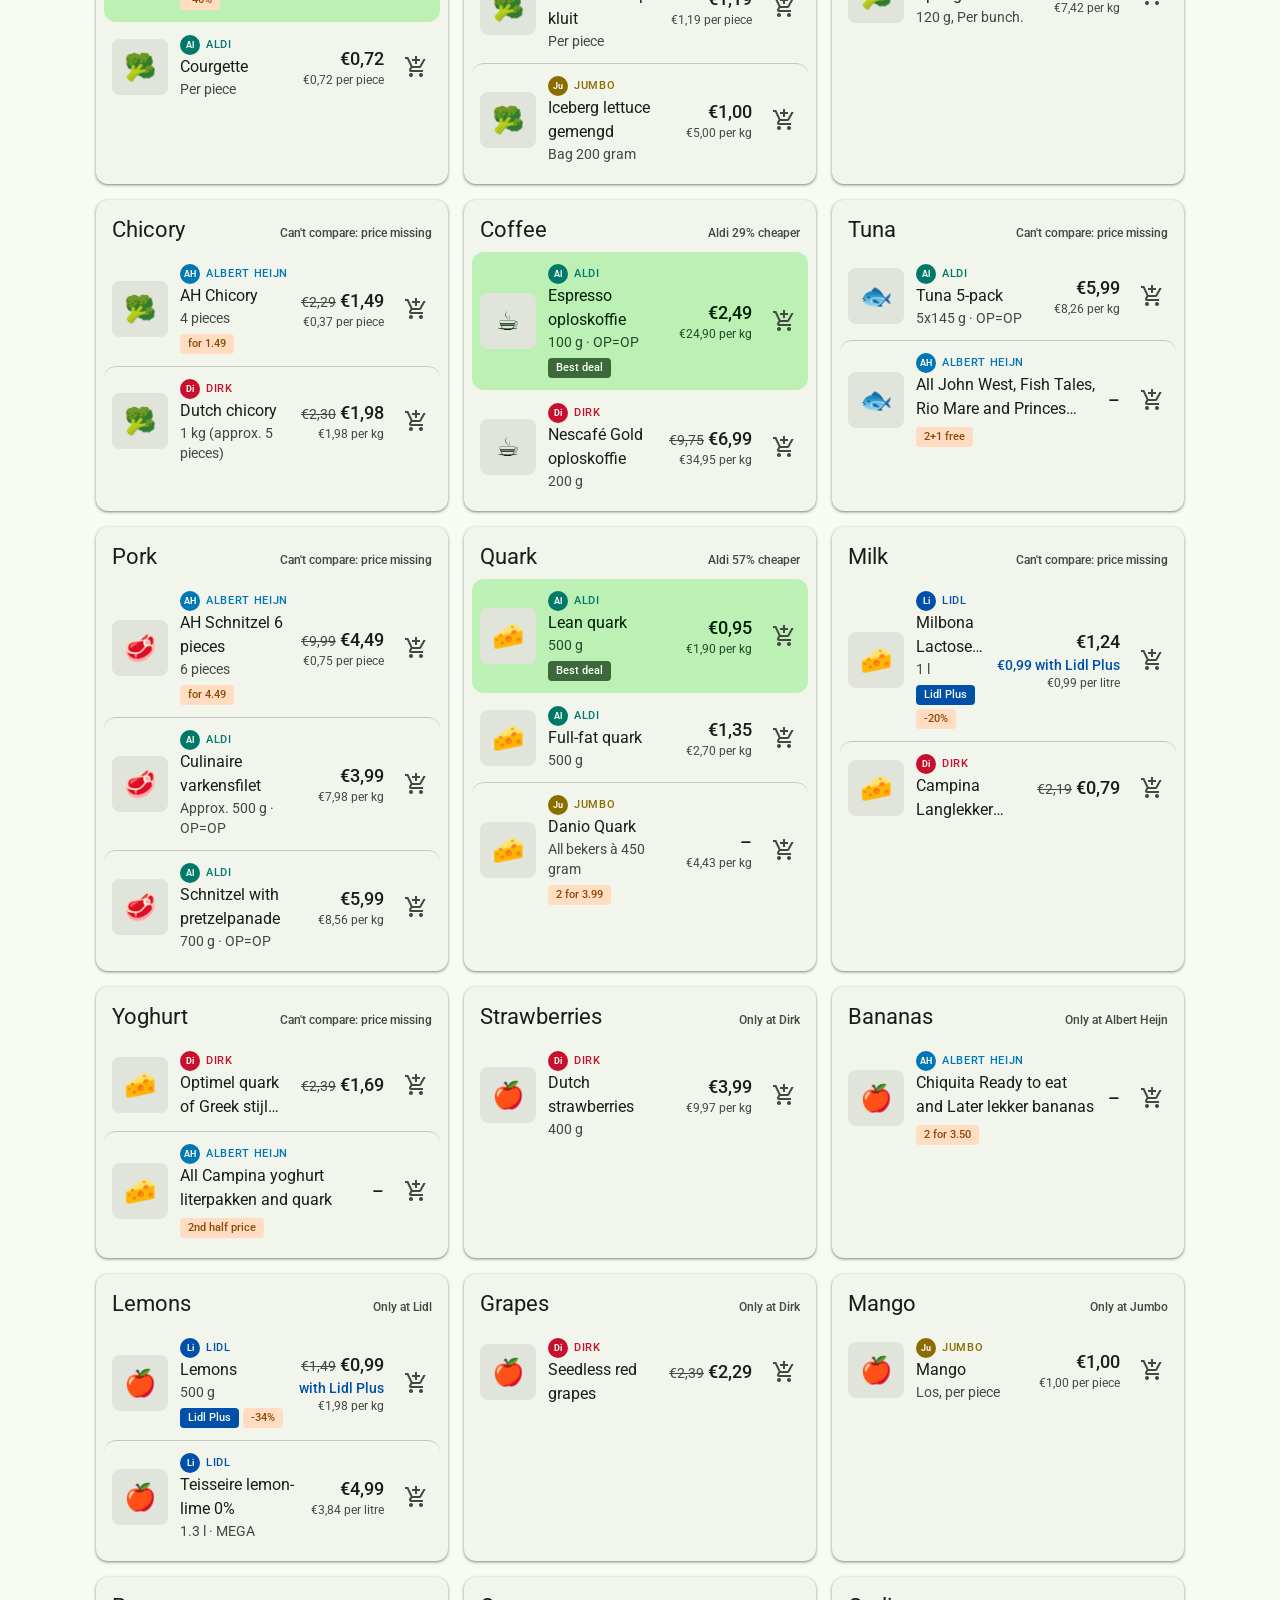
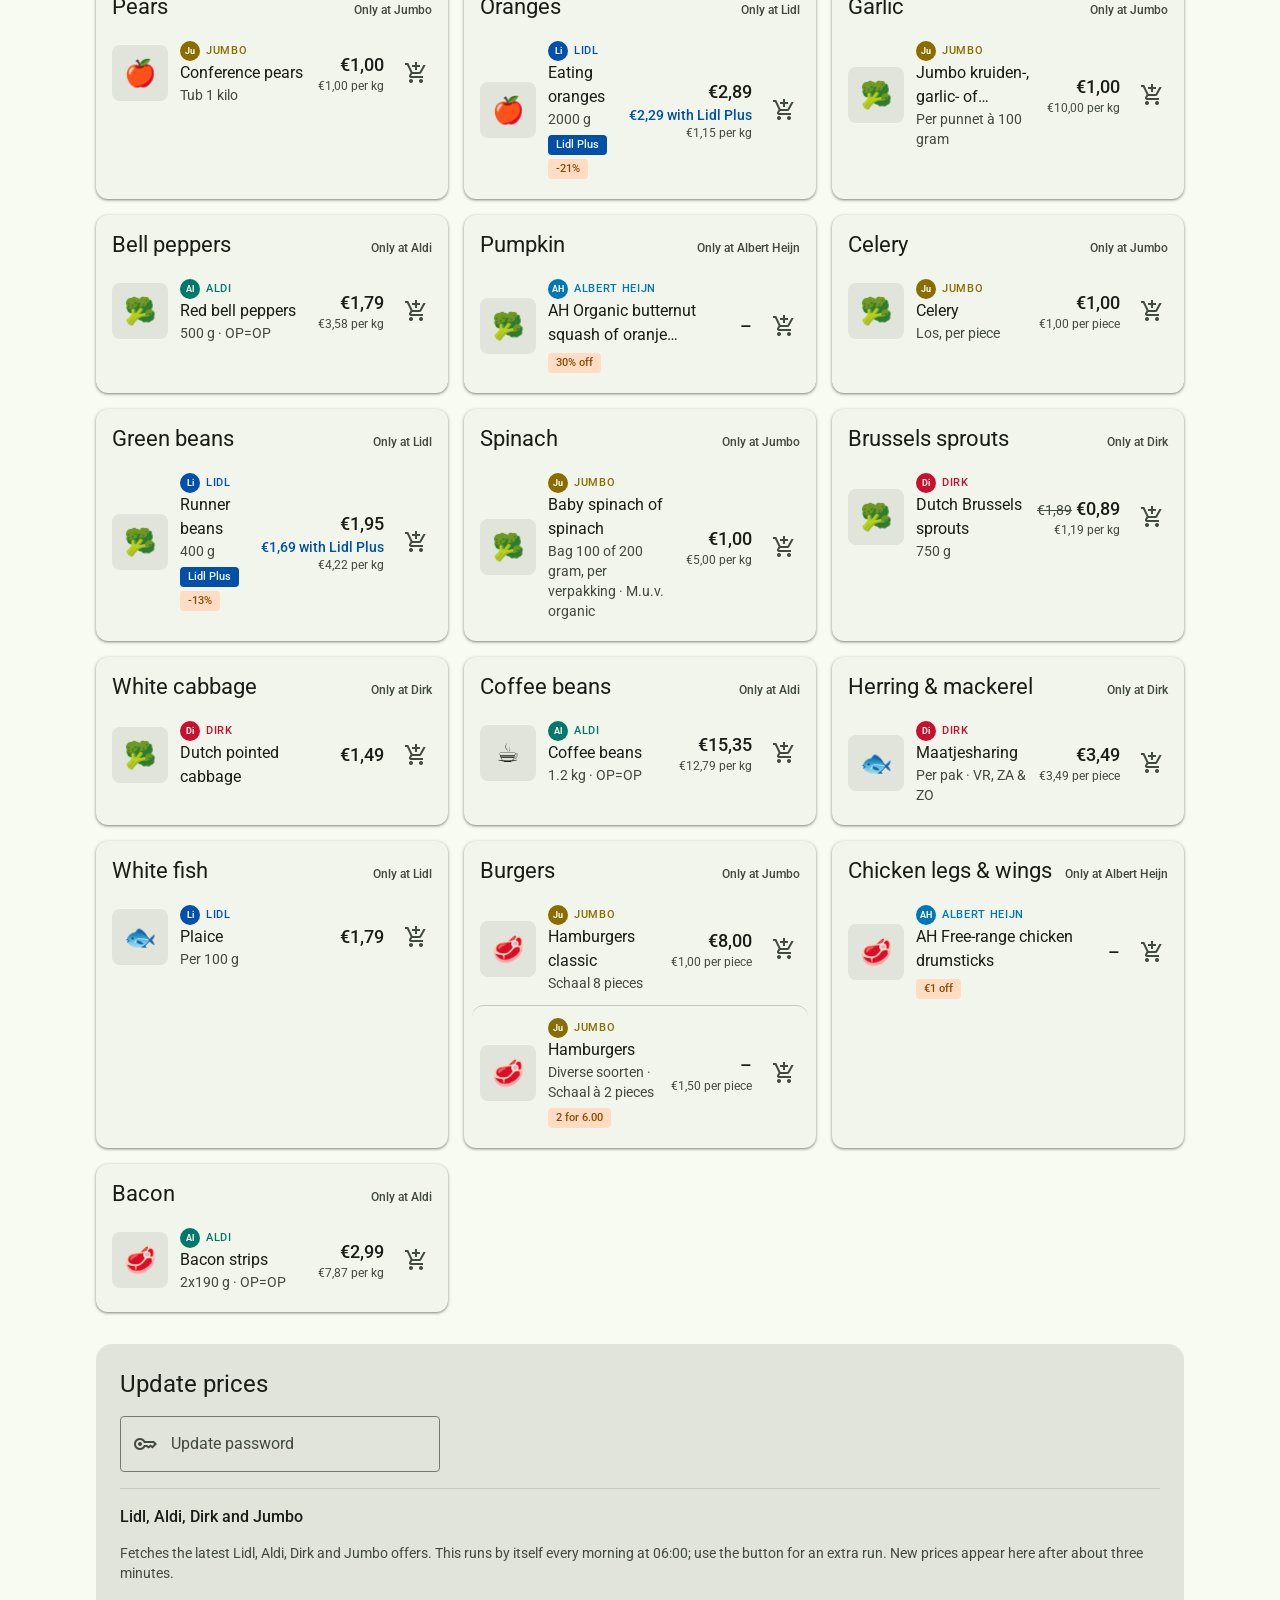
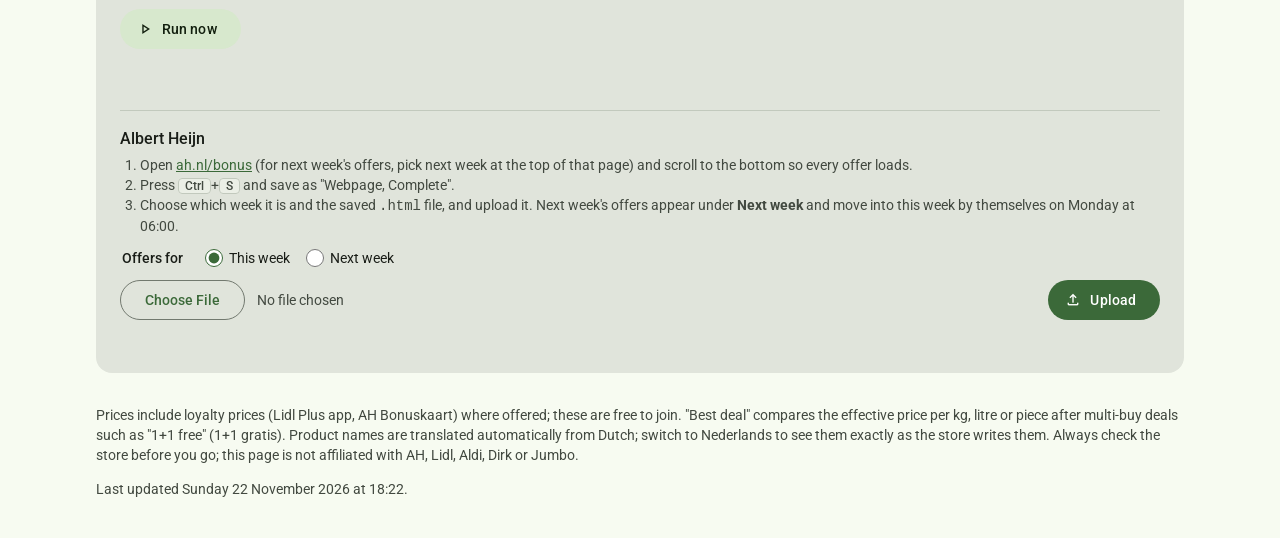
==== commit 07294aeb: "Add a Frozen section for every store Frozen food is recognised from each store's own label, since na" ====
--- a/site/index.html
+++ b/site/index.html
@@ -41,7 +41,7 @@
       <h2 id="hero-title" class="hero-title">This week's best grocery deals</h2>
       <p class="sub">Offers from Albert Heijn, Lidl, Aldi, Dirk and Jumbo, side by side.</p>
       <ul class="hero-facts">
-        <li><span class="material-symbols-outlined" aria-hidden="true">nutrition</span>Fresh food, dairy, cereals &amp; coffee</li>
+        <li><span class="material-symbols-outlined" aria-hidden="true">nutrition</span>Fresh &amp; frozen food, dairy, cereals &amp; coffee</li>
         <li><span class="material-symbols-outlined" aria-hidden="true">scale</span>Priced per kg, litre or piece</li>
         <li><span class="material-symbols-outlined" aria-hidden="true">workspace_premium</span>Cheapest offer marked Best deal</li>
       </ul>
@@ -90,6 +90,7 @@
       <button data-cat="zuivel" role="tab" aria-selected="false">🧀 Dairy &amp; eggs</button>
       <button data-cat="granen" role="tab" aria-selected="false">🥣 Cereals</button>
       <button data-cat="koffie" role="tab" aria-selected="false">☕ Coffee</button>
+      <button data-cat="diepvries" role="tab" aria-selected="false">🧊 Frozen</button>
     </div>
 
     <section id="list" class="grid" aria-label="Products"></section>
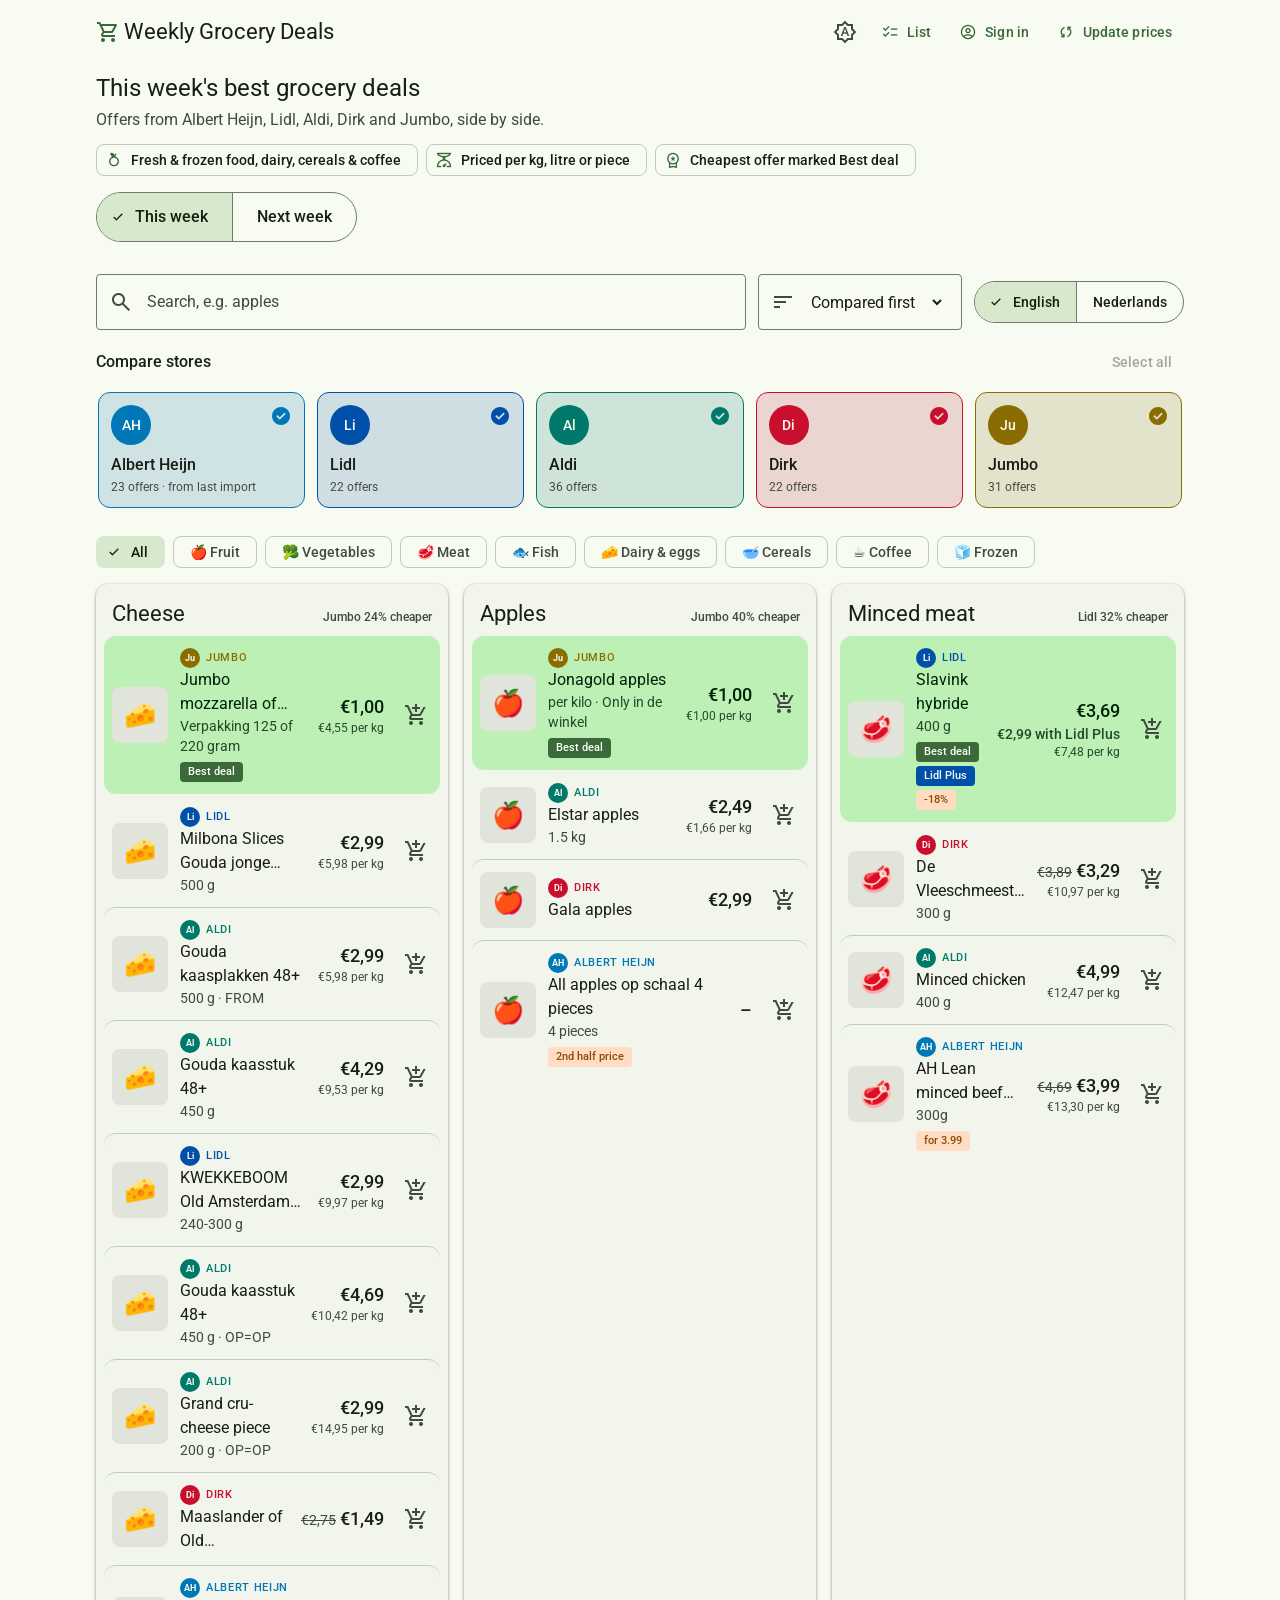
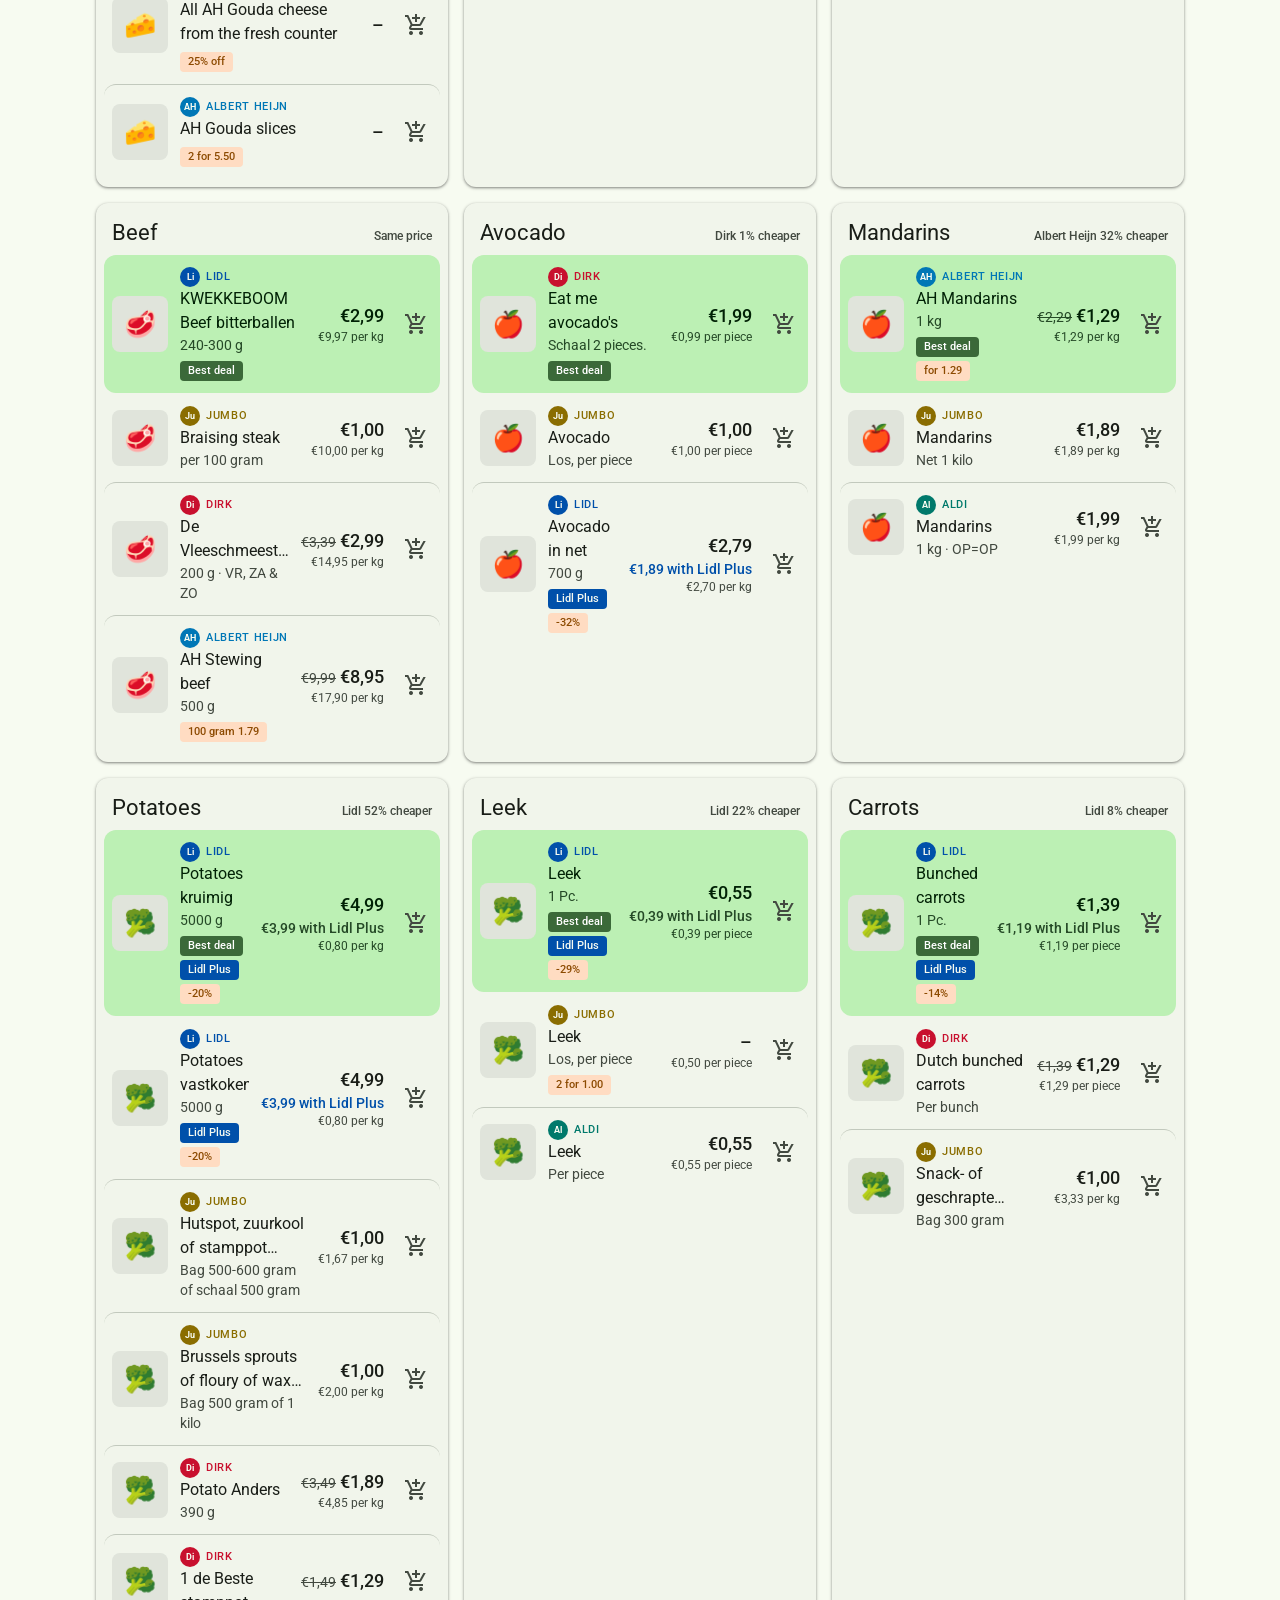
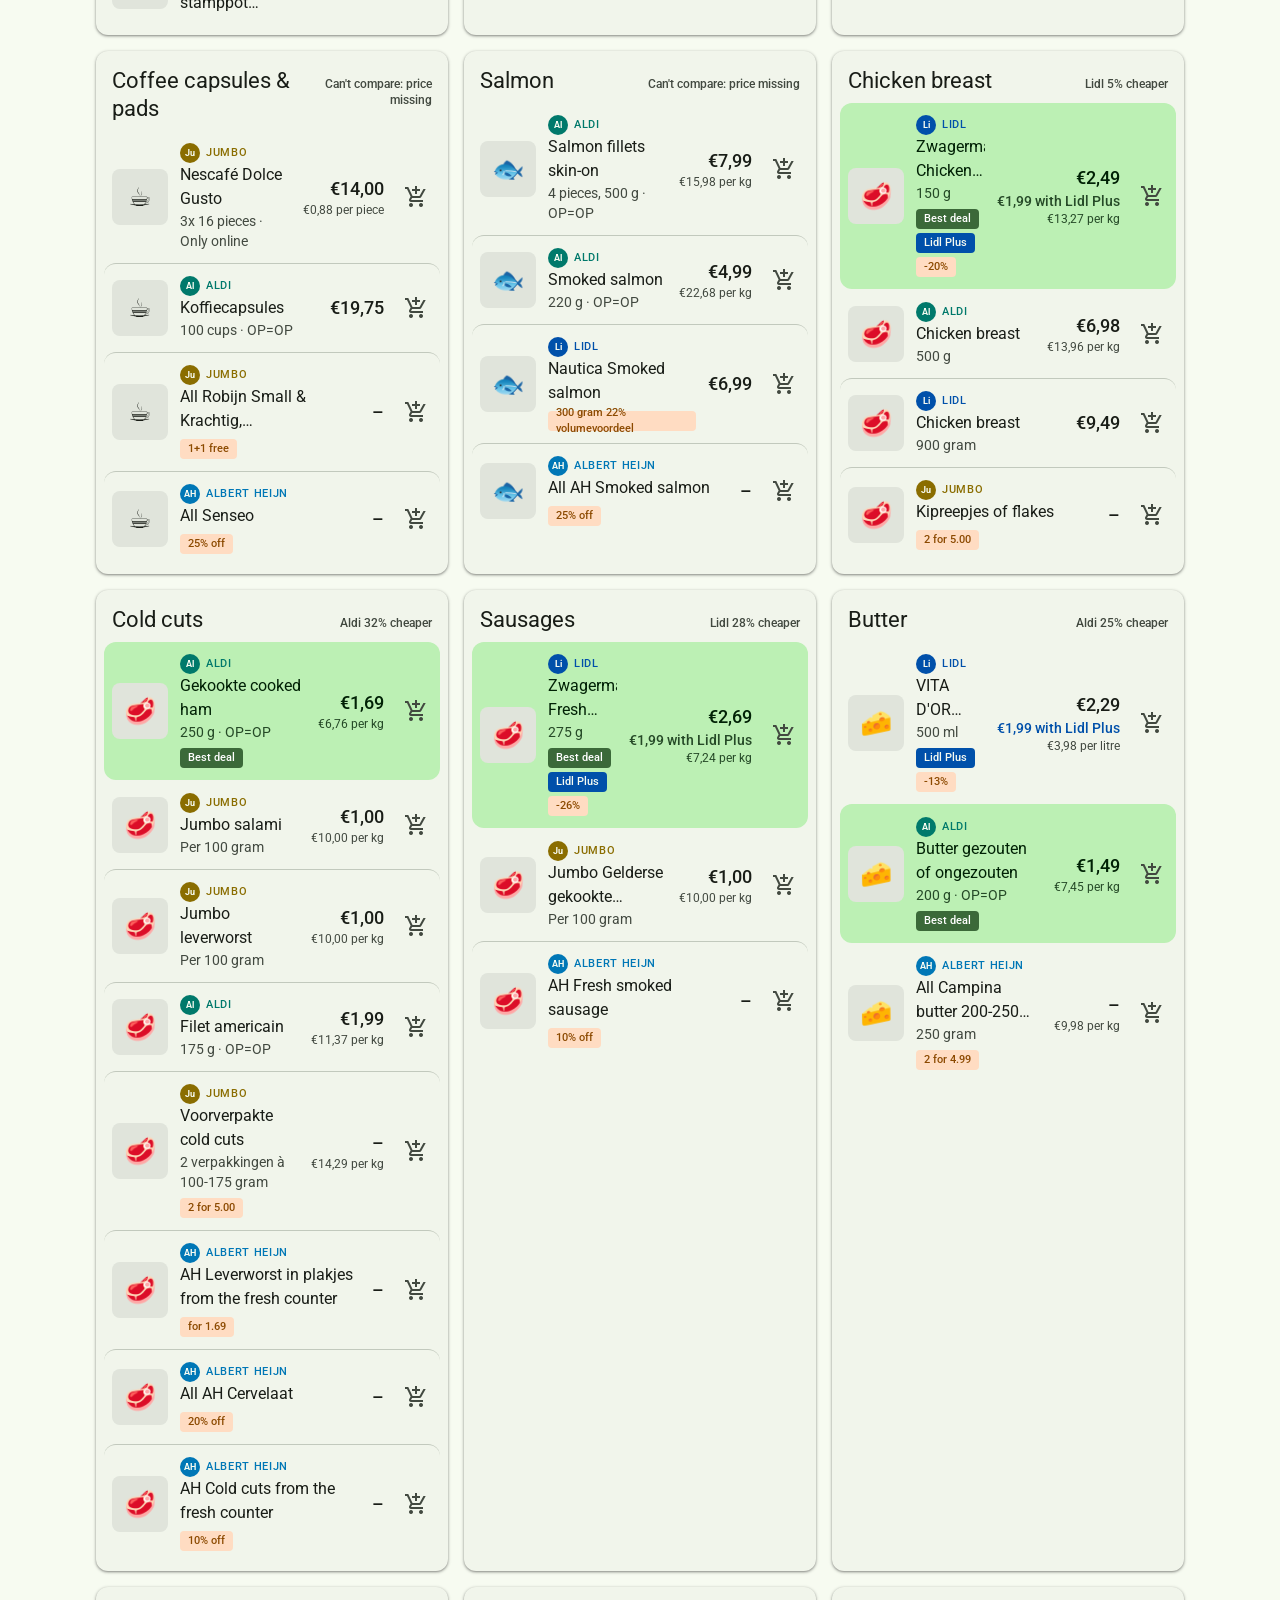
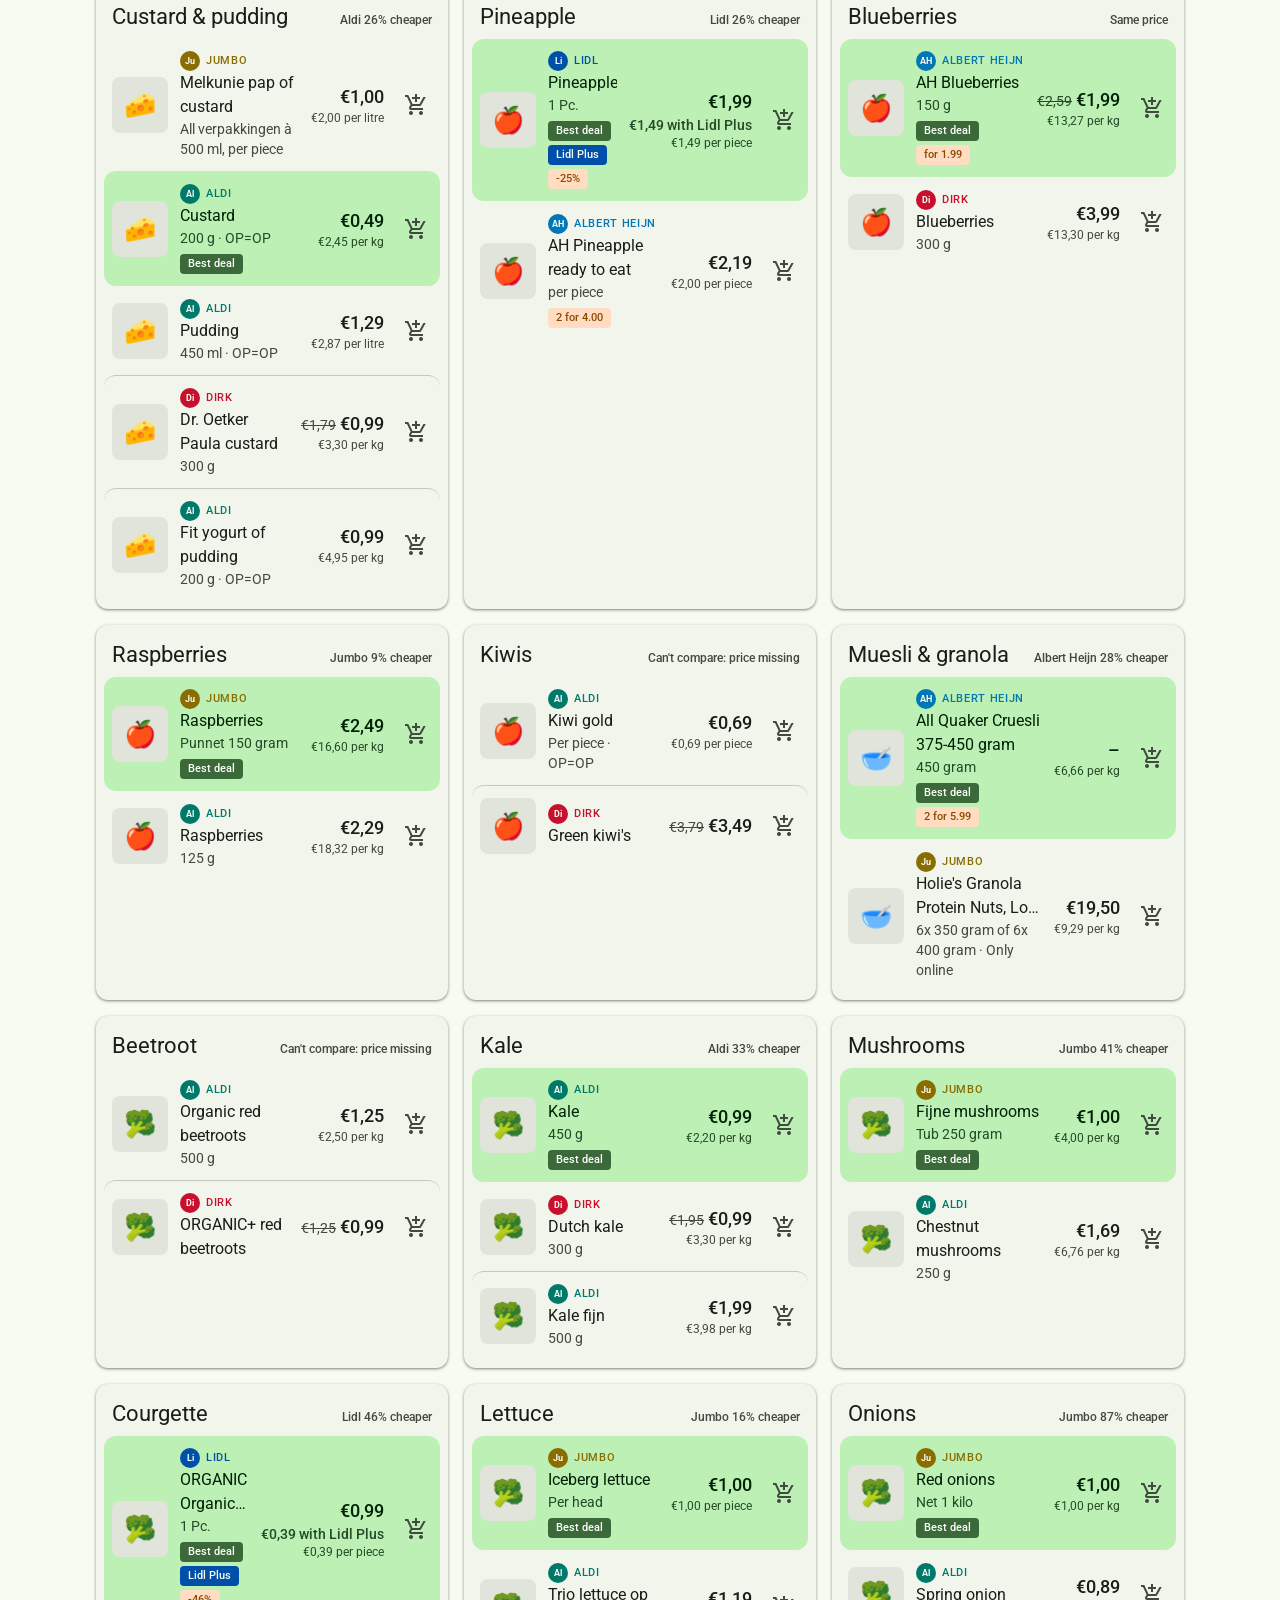
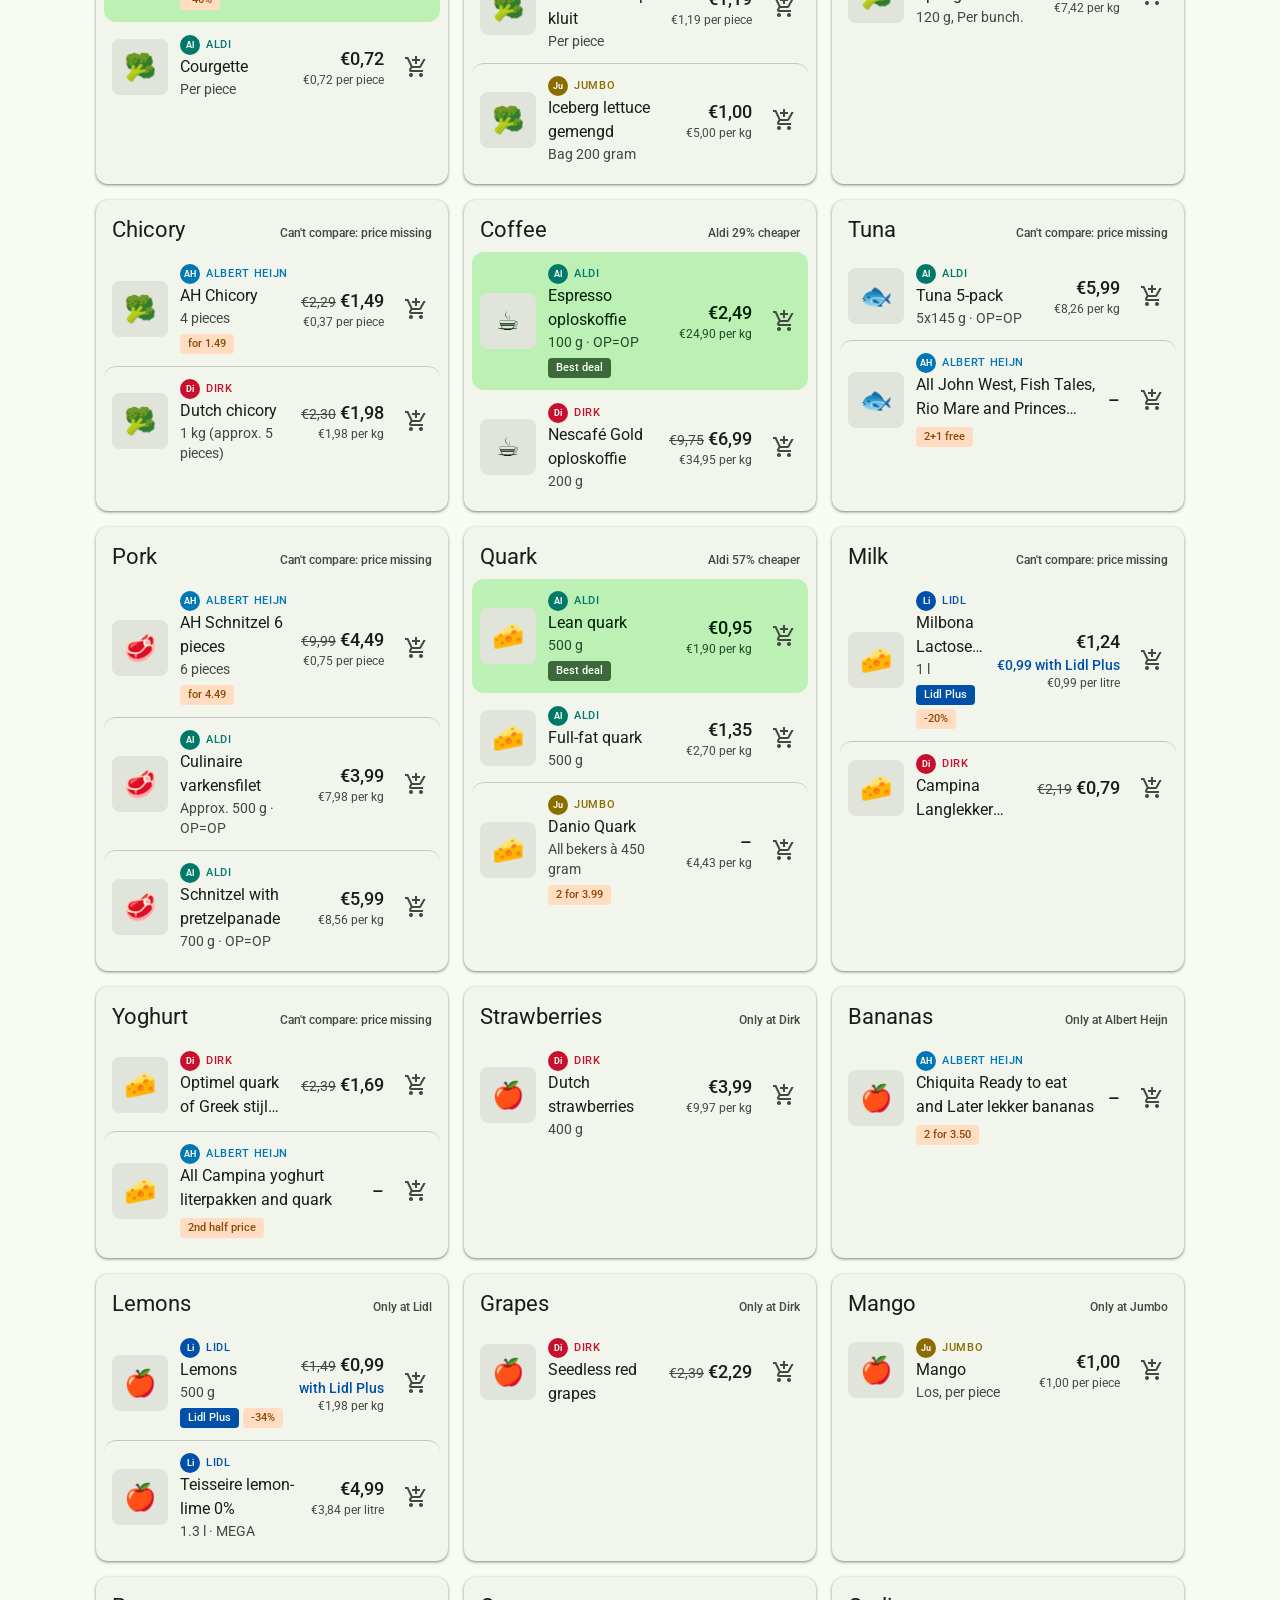
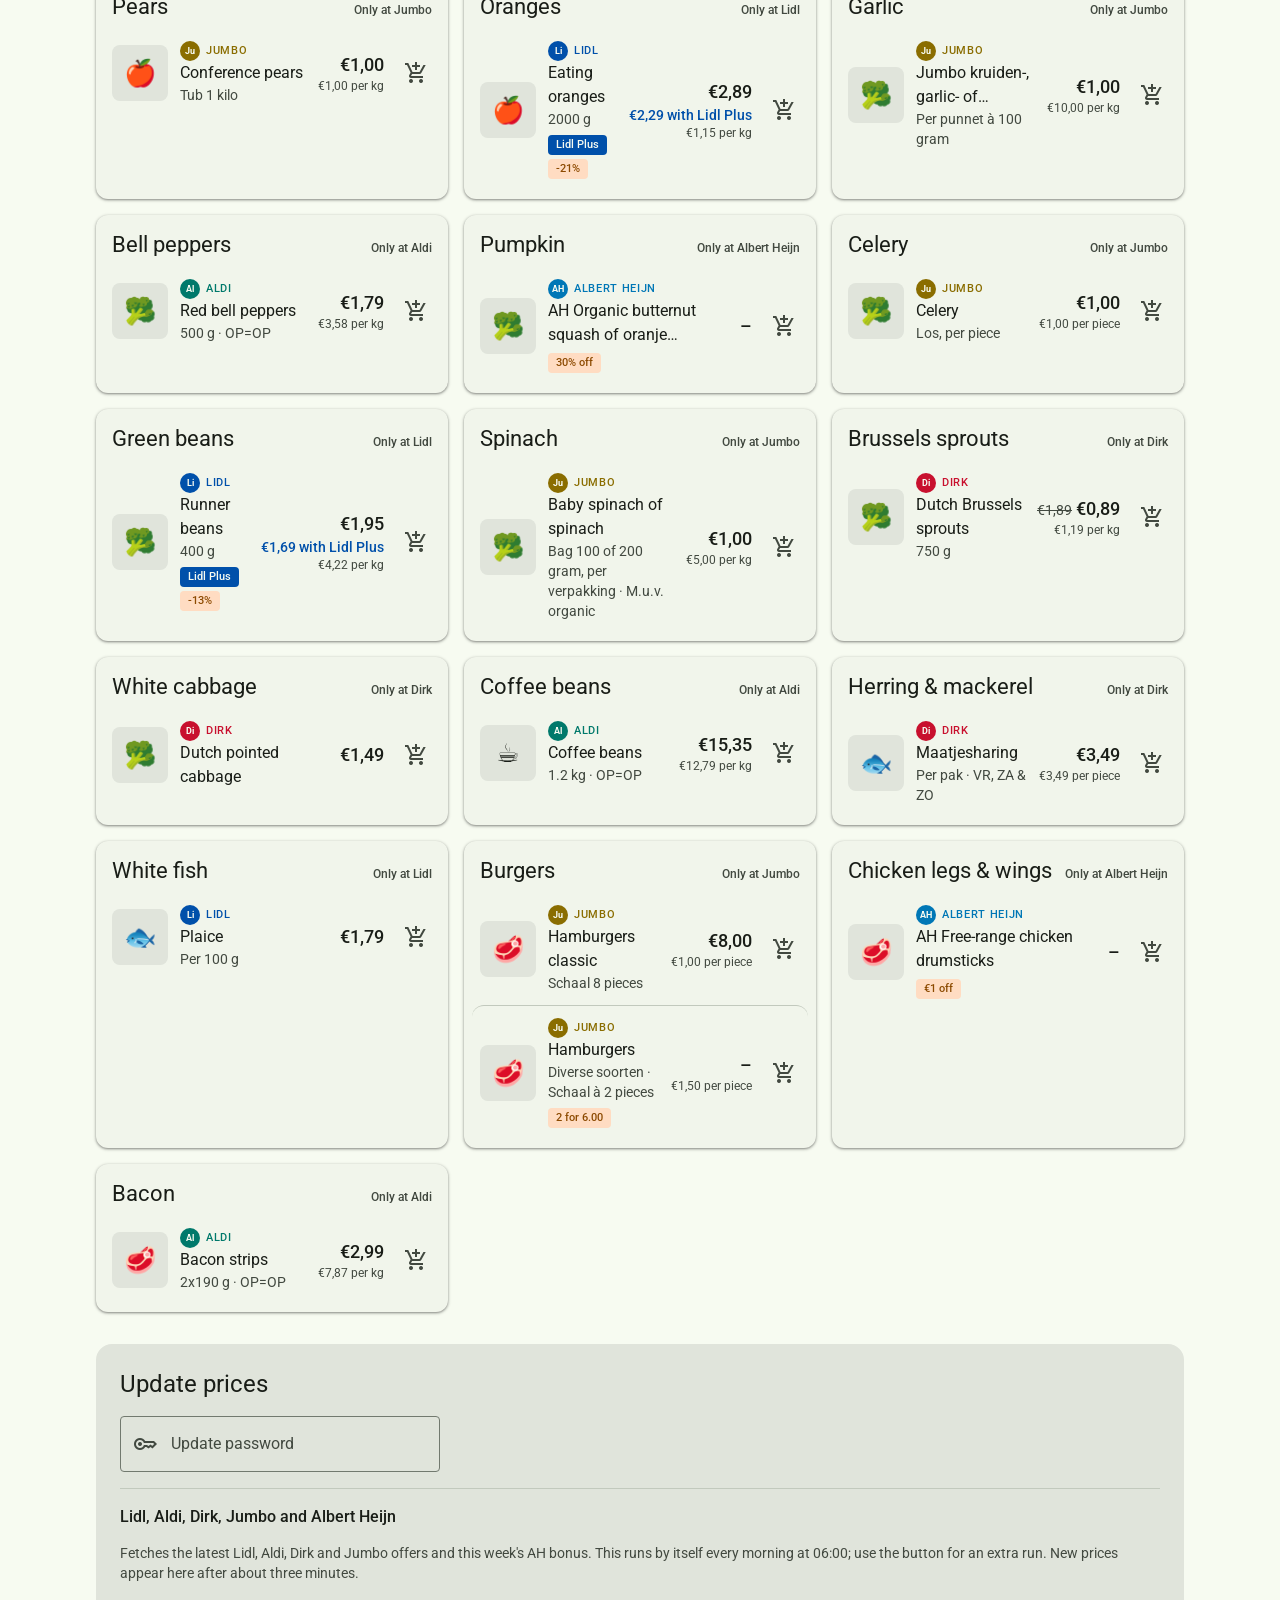
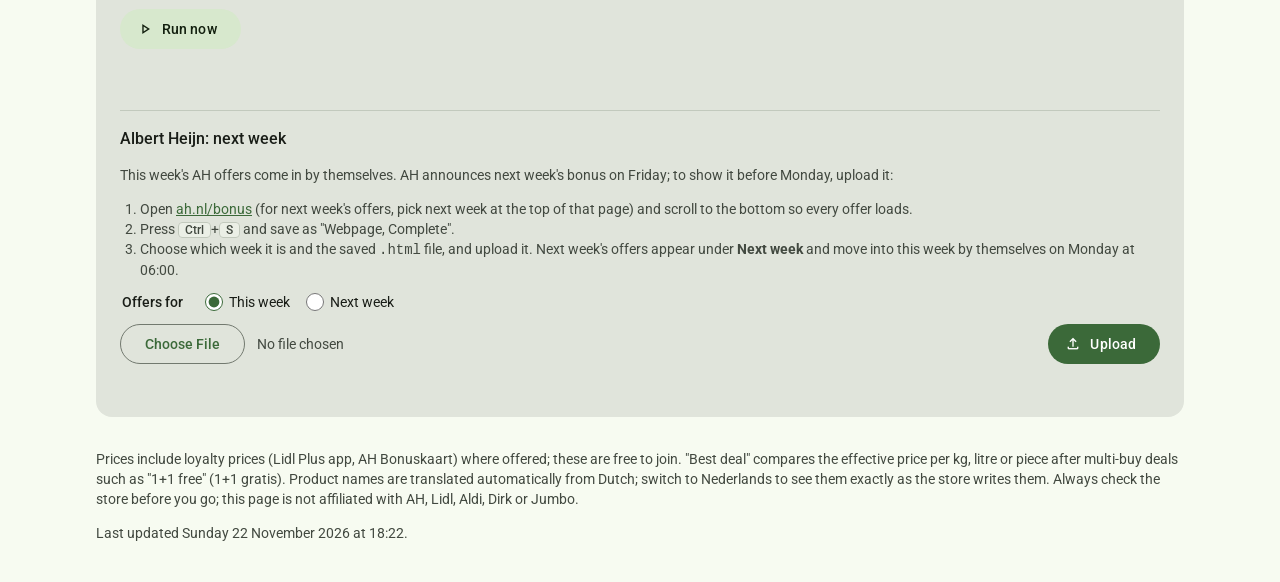
==== commit 7ea70f77: "Fetch this week's AH bonus automatically from AH's app API ah.nl refuses scripts (HTTP 403, also fro" ====
--- a/site/index.html
+++ b/site/index.html
@@ -105,8 +105,8 @@
       </label>
 
       <div class="update-step">
-        <h3>Lidl, Aldi, Dirk and Jumbo</h3>
-        <p class="small">Fetches the latest Lidl, Aldi, Dirk and Jumbo offers. This runs by itself every morning at 06:00; use the
+        <h3>Lidl, Aldi, Dirk, Jumbo and Albert Heijn</h3>
+        <p class="small">Fetches the latest Lidl, Aldi, Dirk and Jumbo offers and this week's AH bonus. This runs by itself every morning at 06:00; use the
           button for an extra run. New prices appear here after about three minutes.</p>
         <button id="run-now" class="btn tonal" type="button">
           <span class="material-symbols-outlined" aria-hidden="true">play_arrow</span>Run now
@@ -115,7 +115,9 @@
       </div>
 
       <div class="update-step">
-        <h3>Albert Heijn</h3>
+        <h3>Albert Heijn: next week</h3>
+        <p class="small">This week's AH offers come in by themselves. AH announces next week's bonus on
+          Friday; to show it before Monday, upload it:</p>
         <ol class="small">
           <li>Open <a href="https://www.ah.nl/bonus" target="_blank" rel="noopener">ah.nl/bonus</a> (for next
             week's offers, pick next week at the top of that page) and scroll to the bottom so every offer loads.</li>
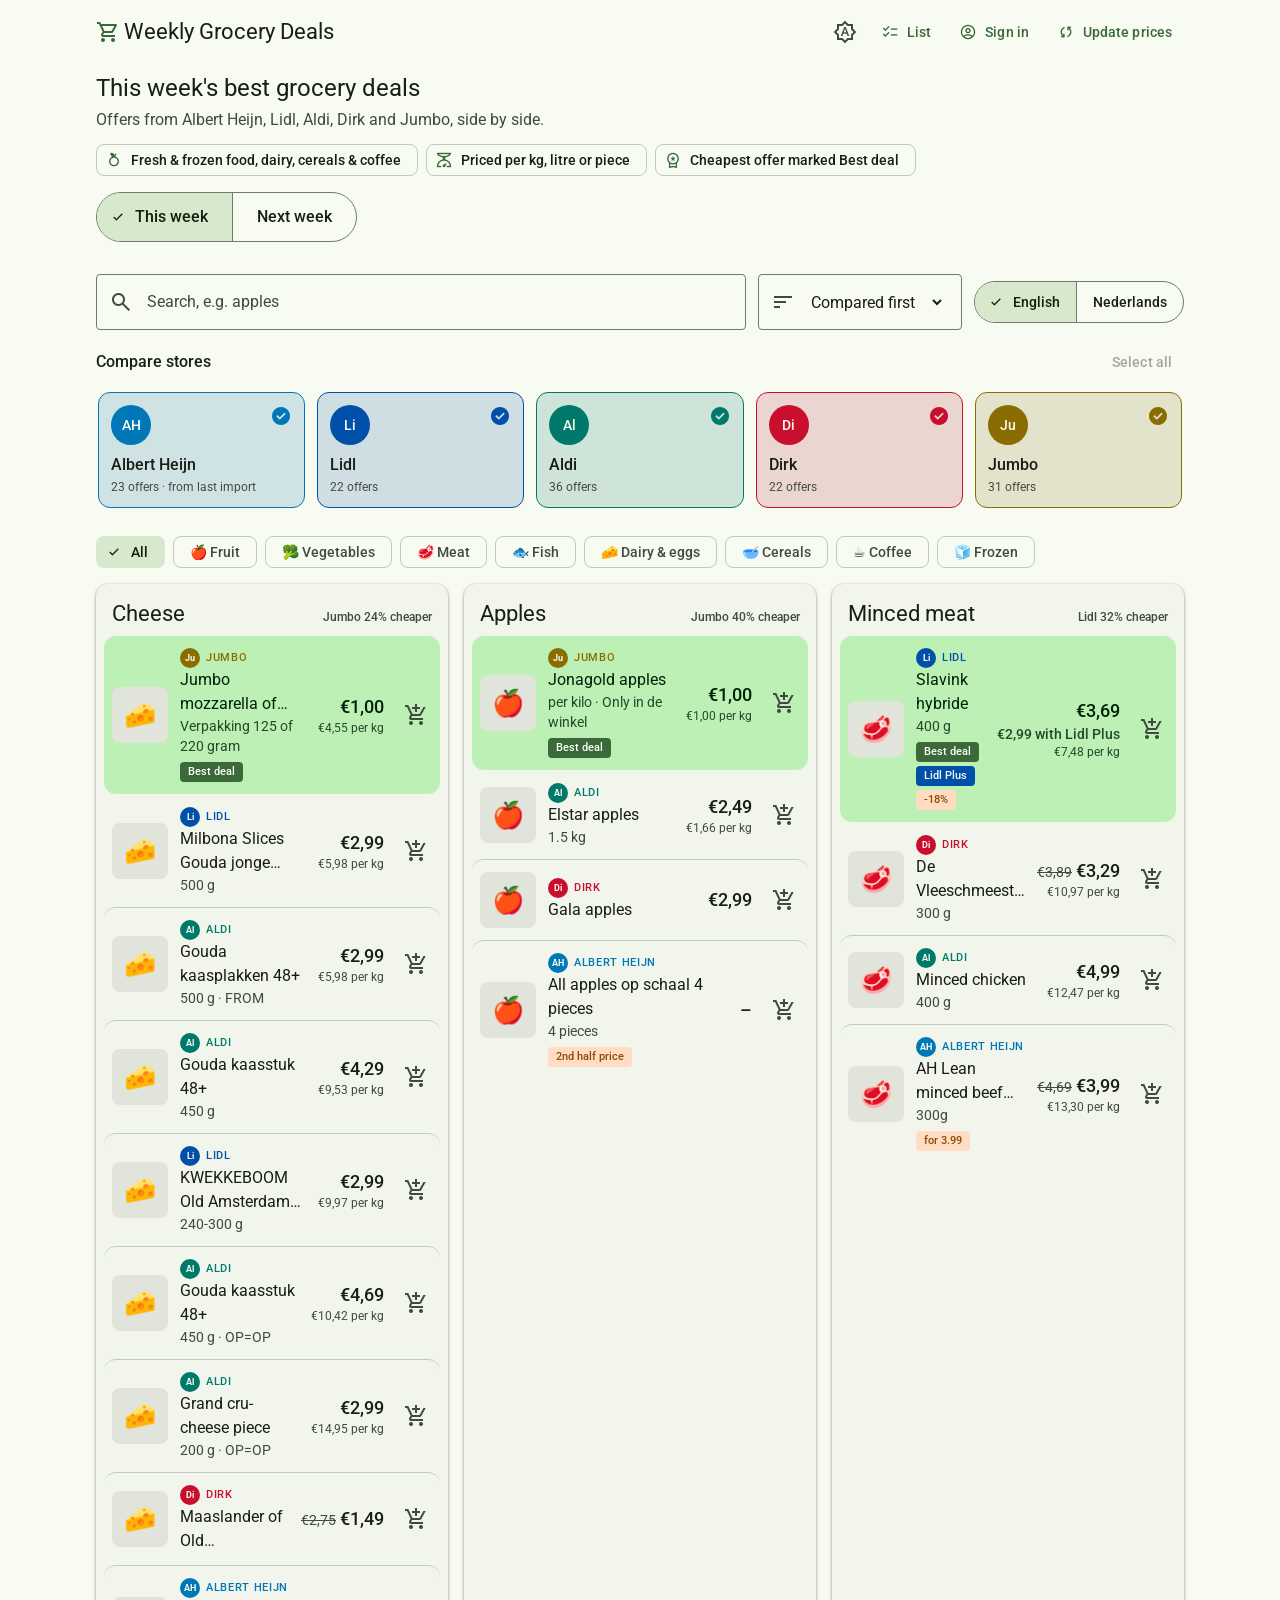
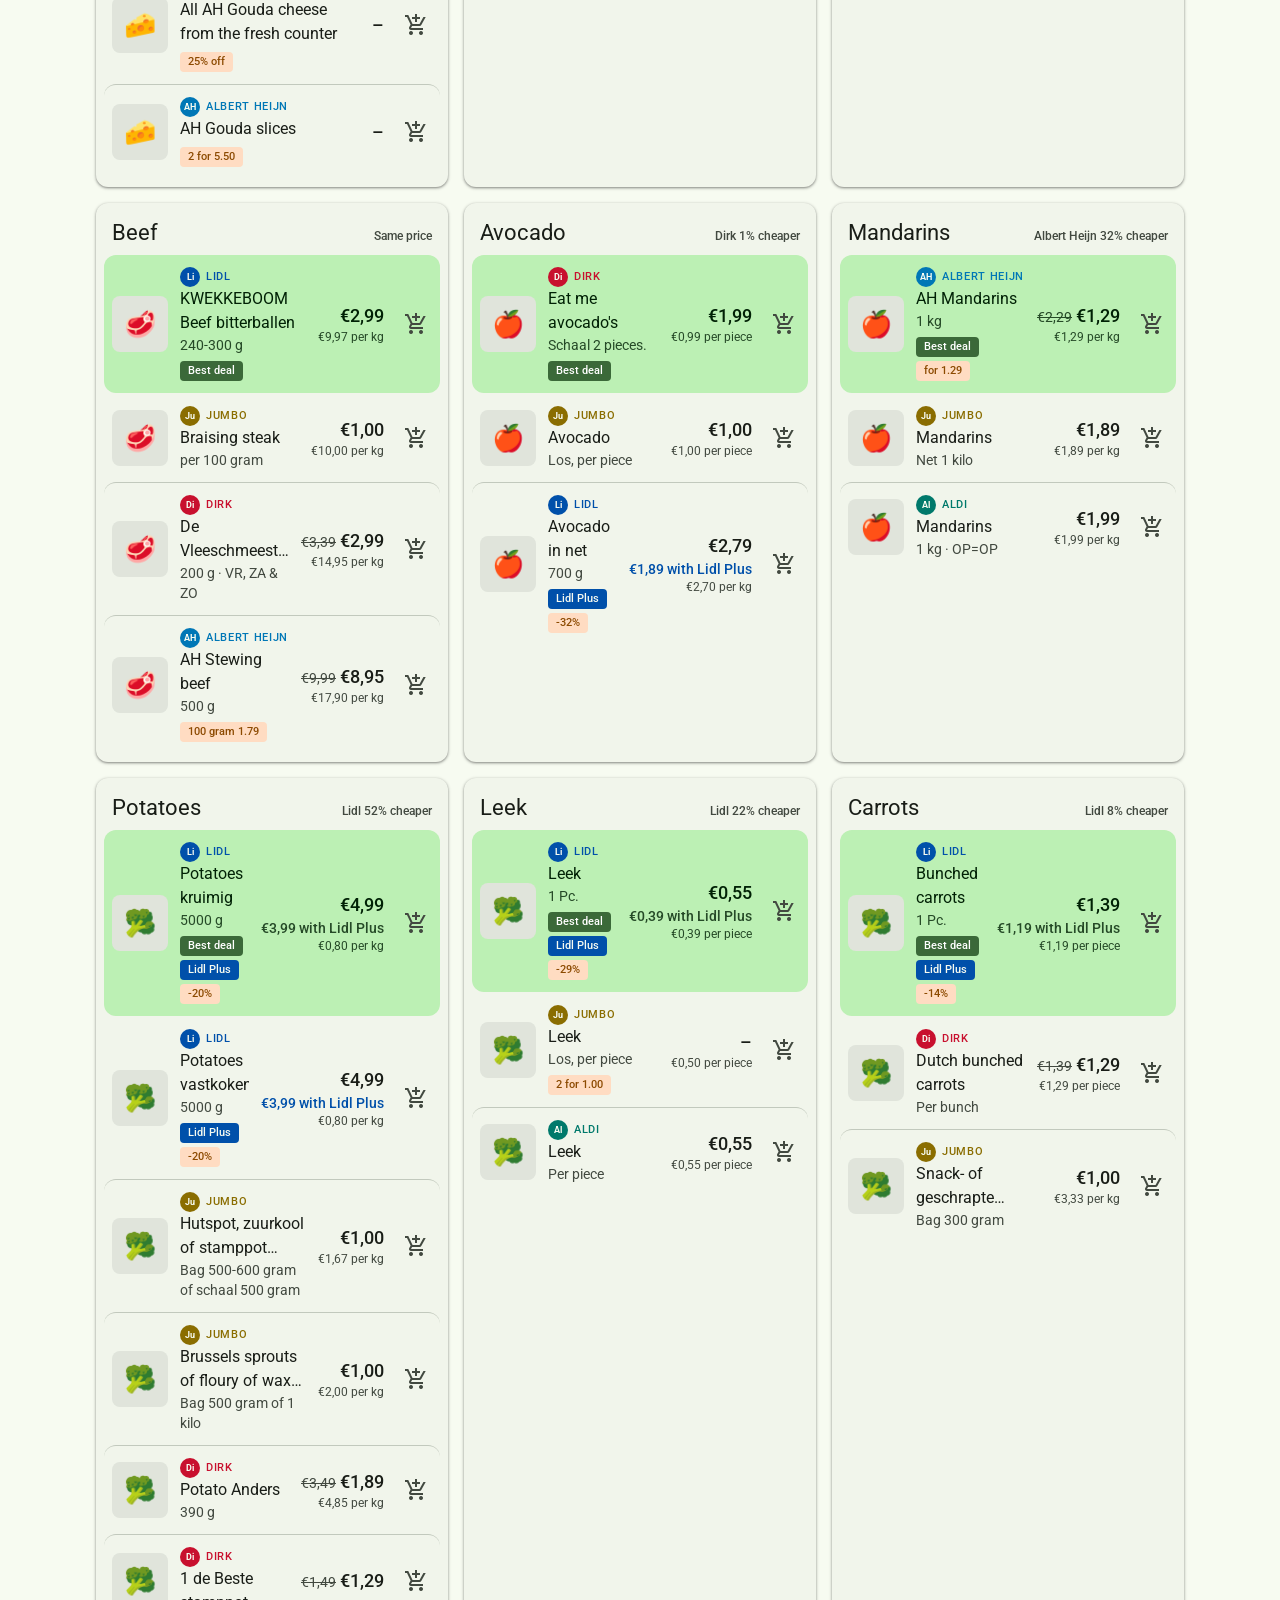
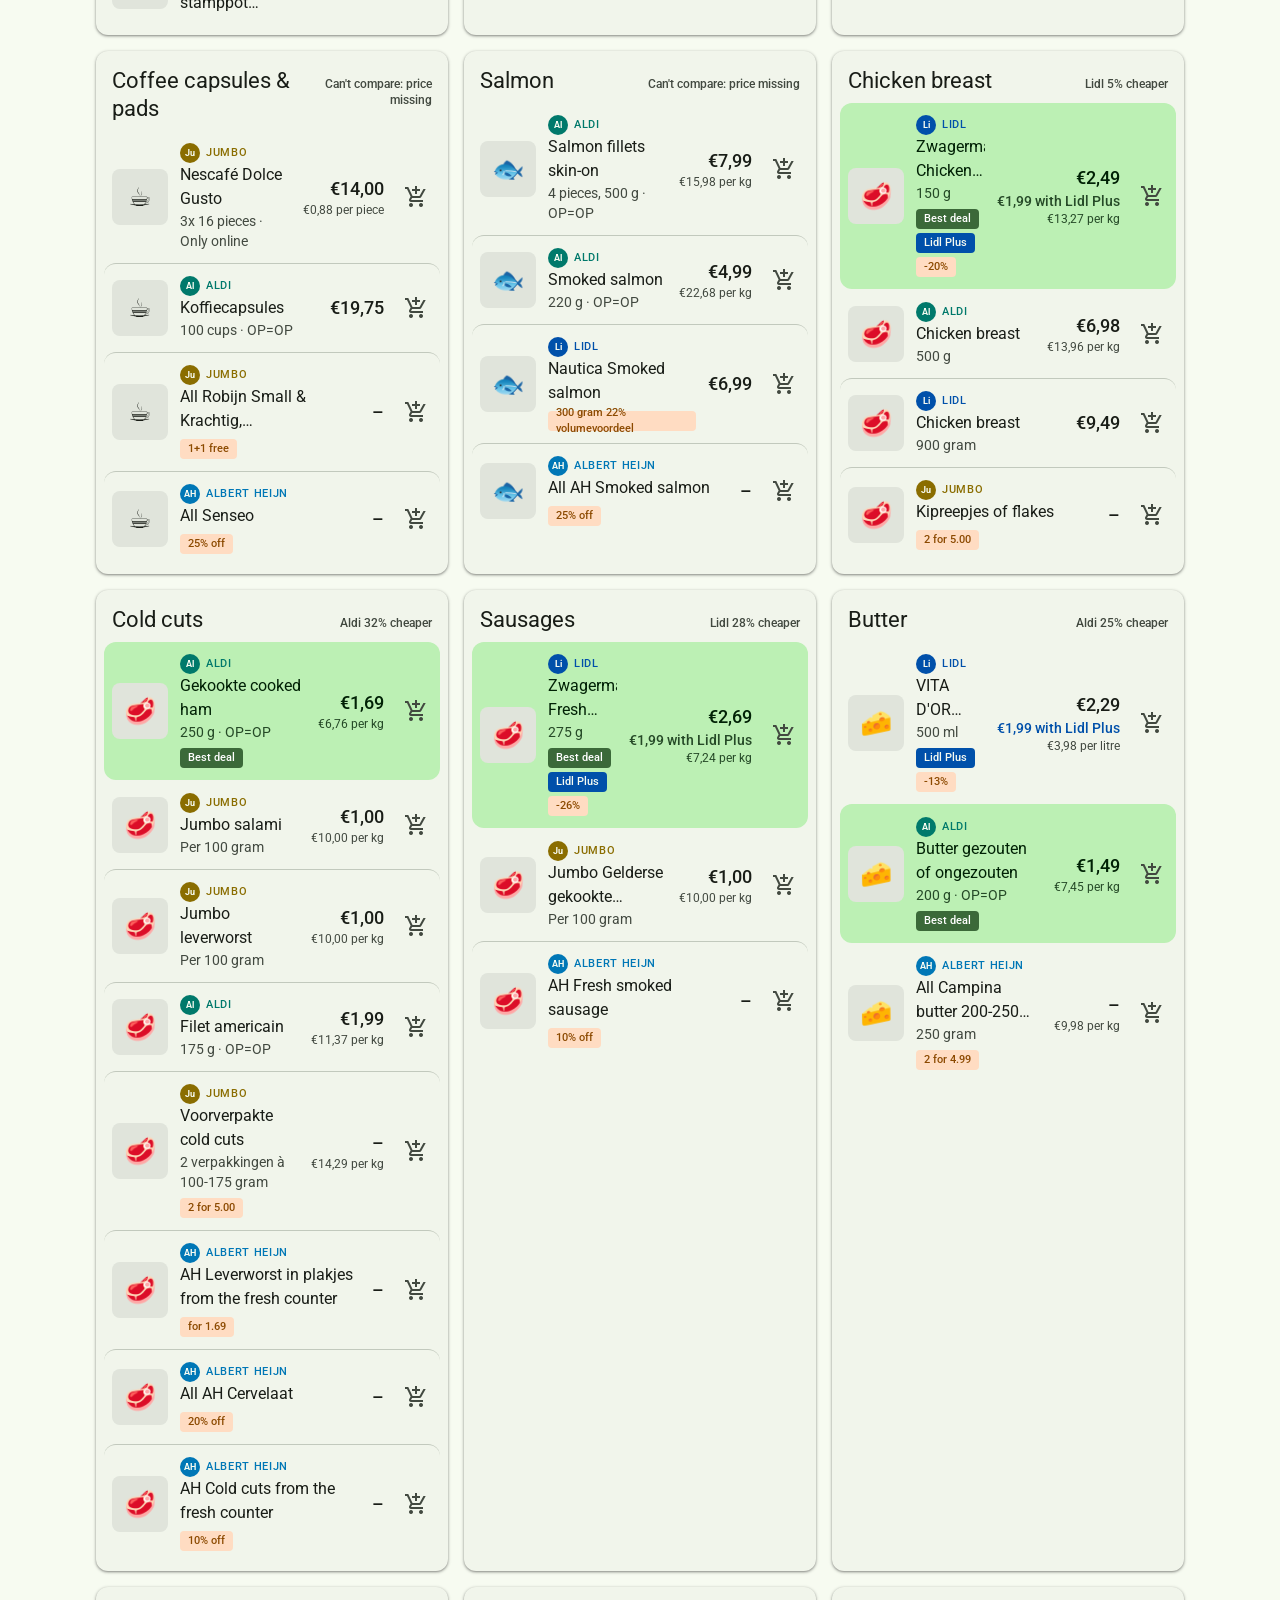
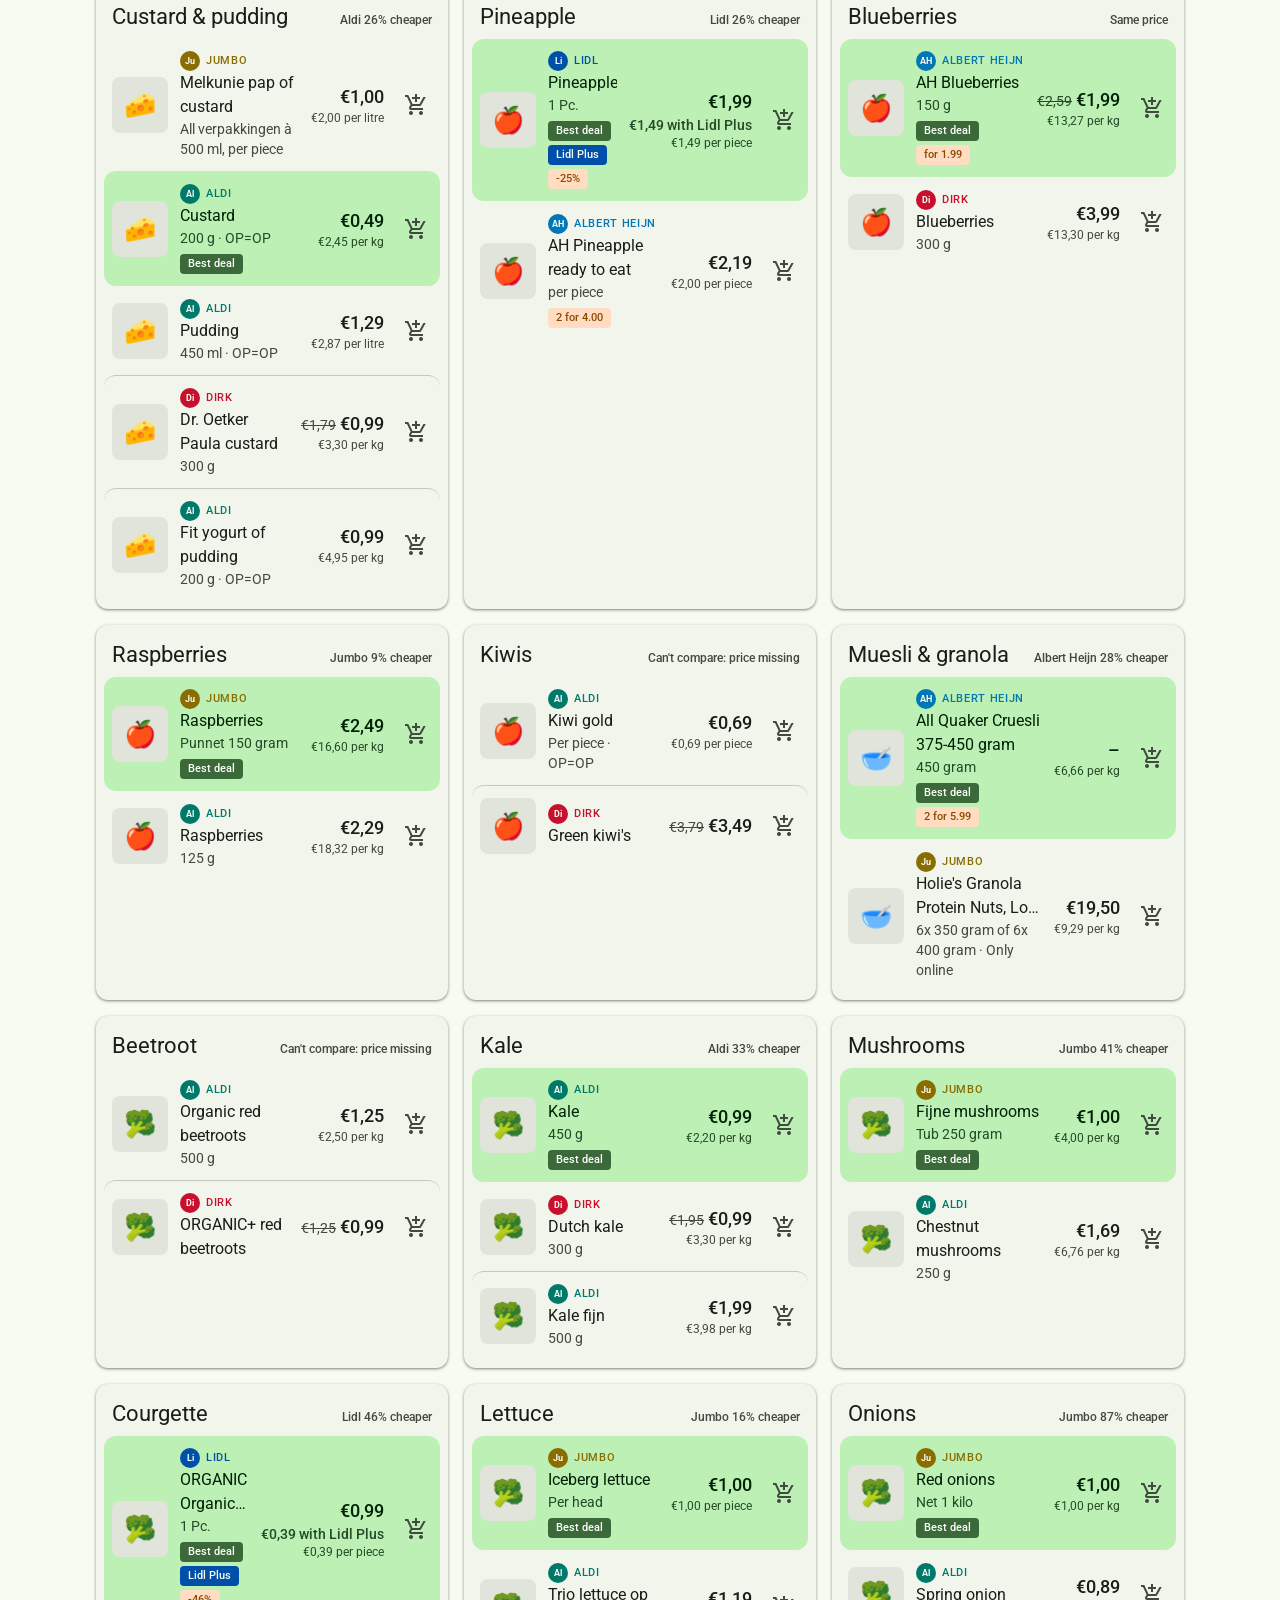
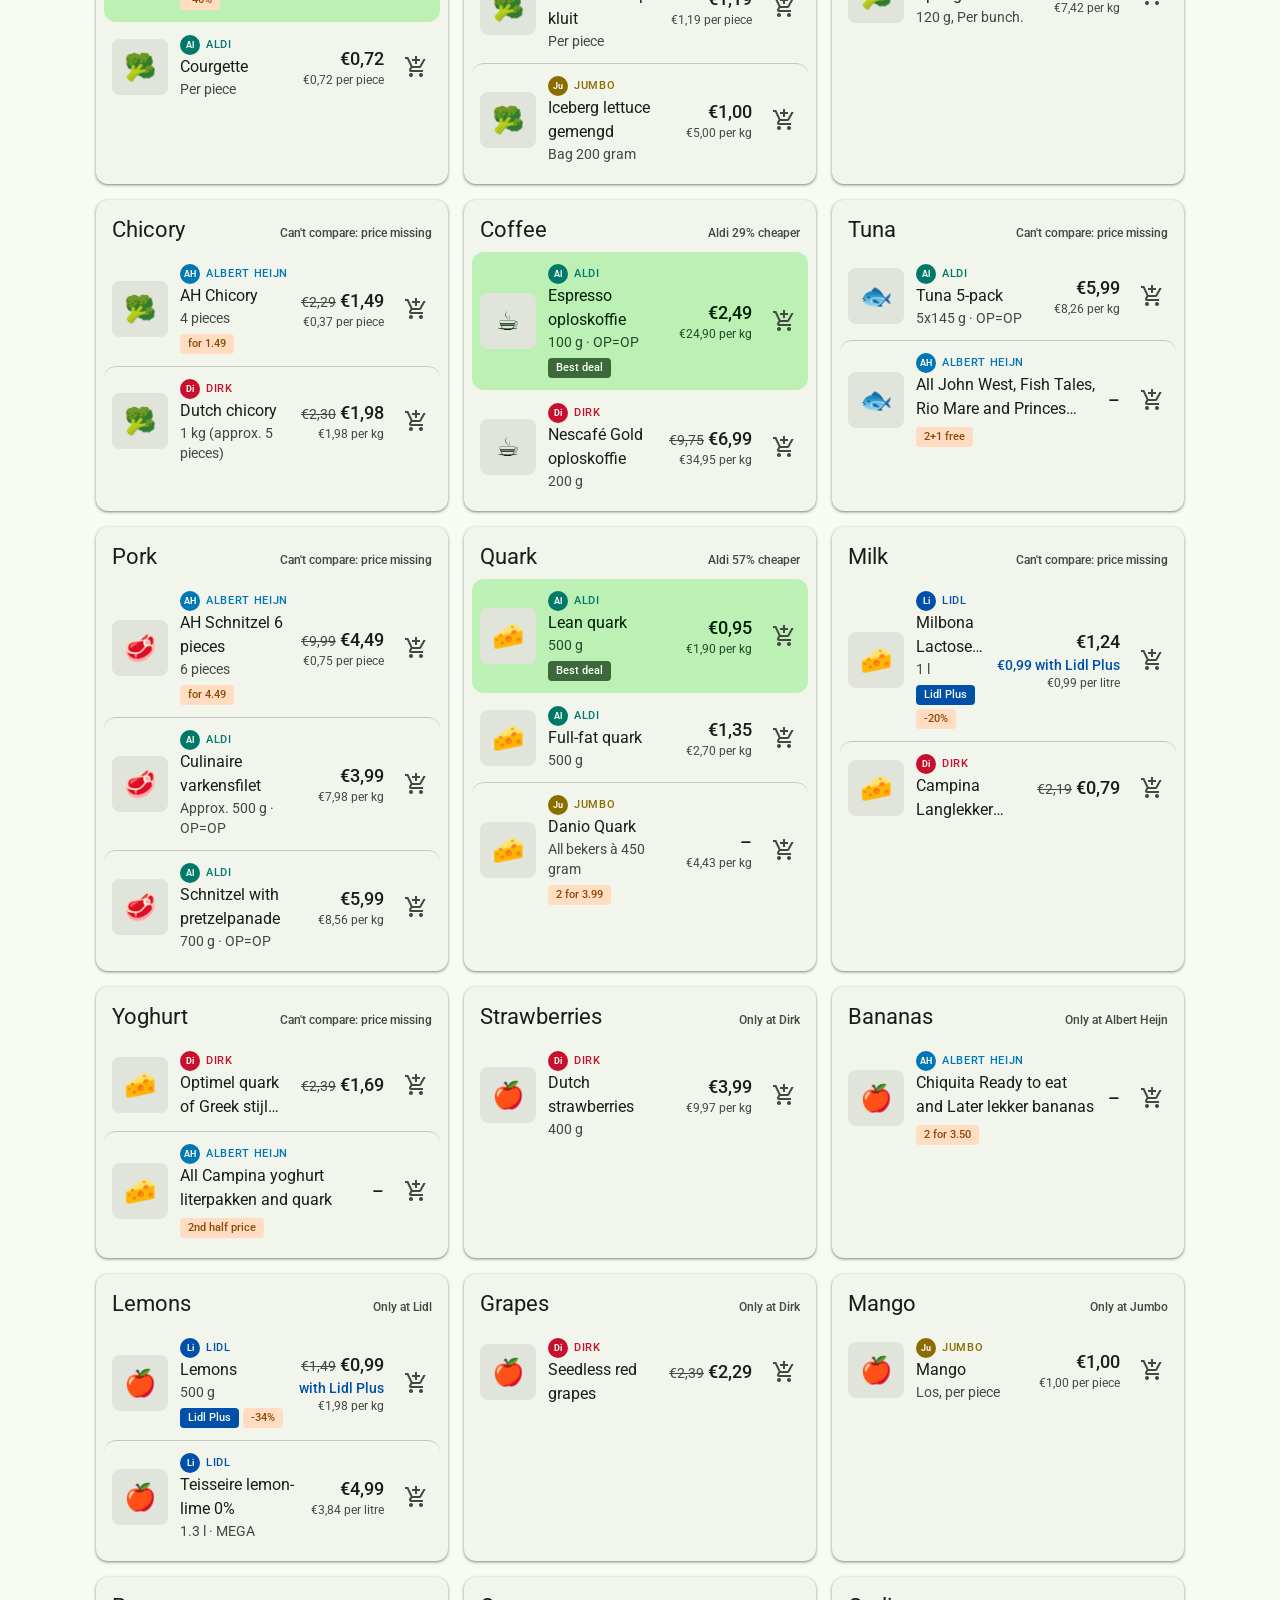
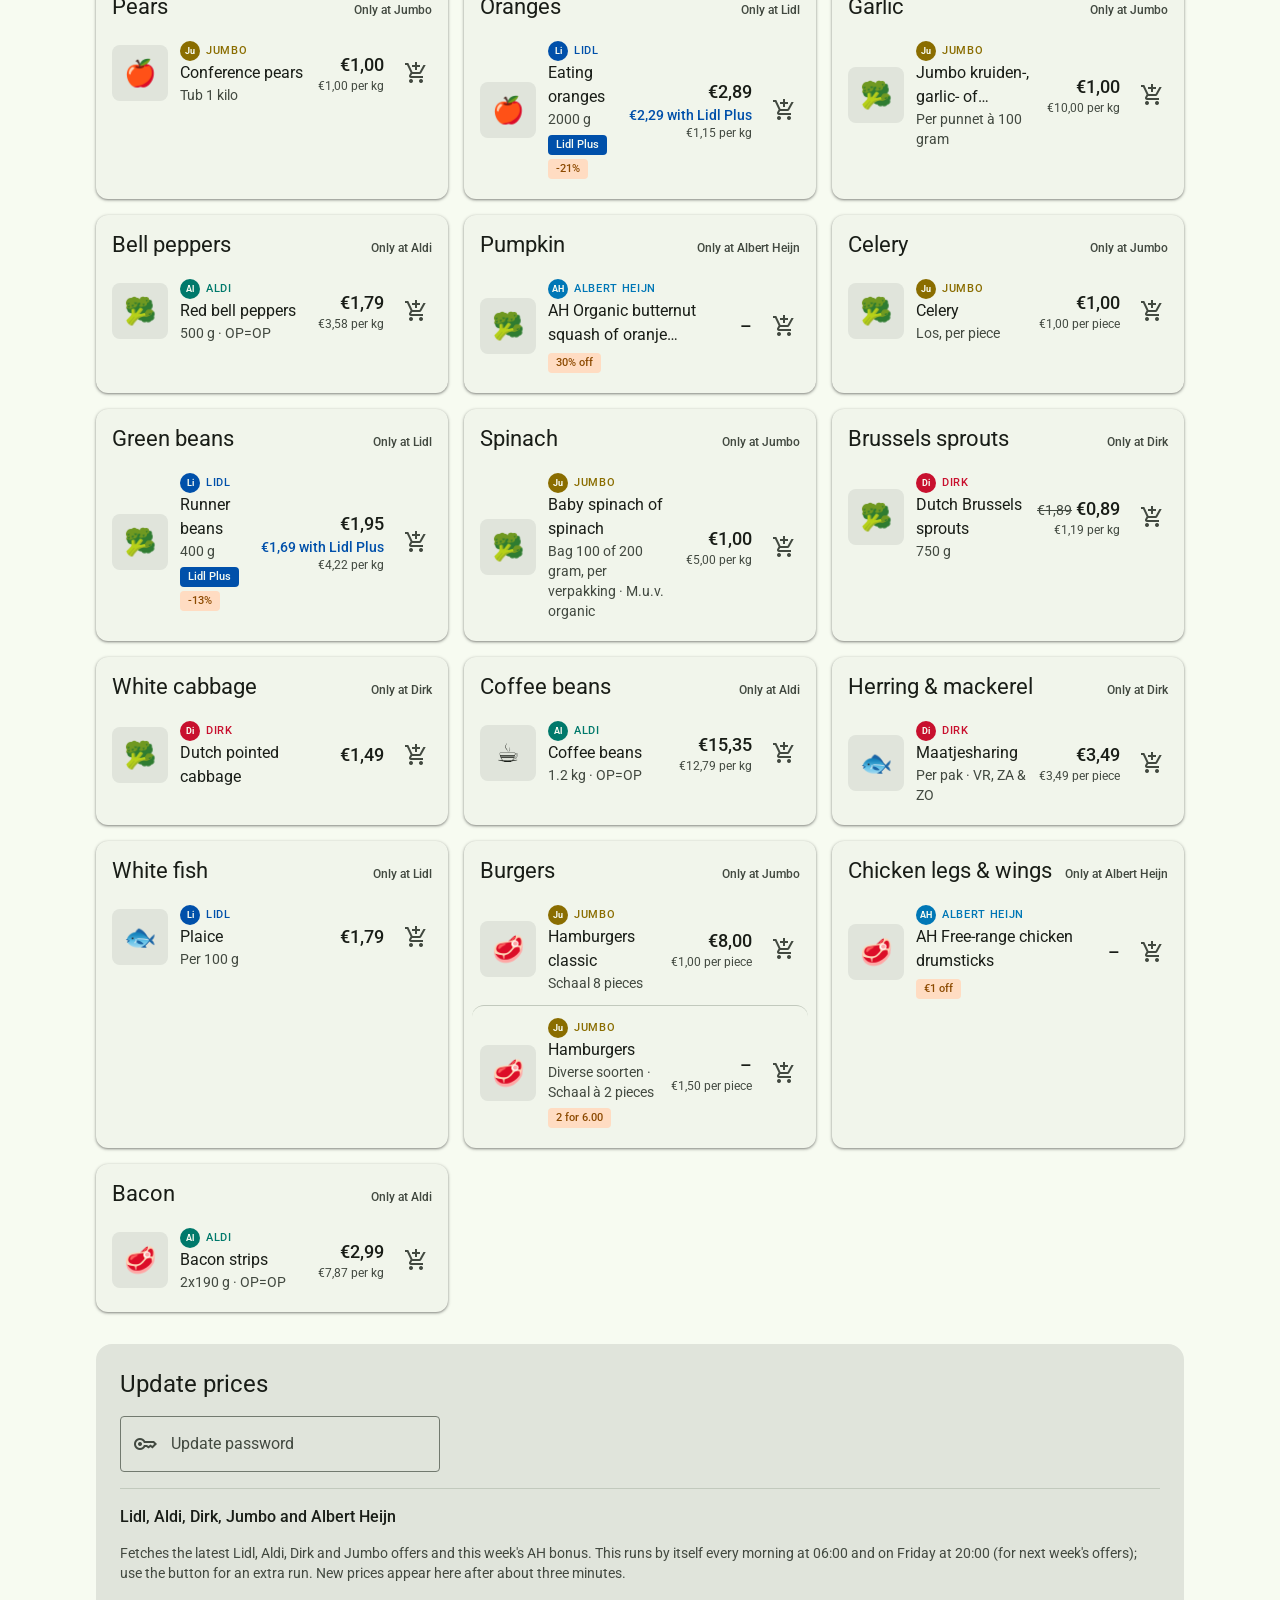
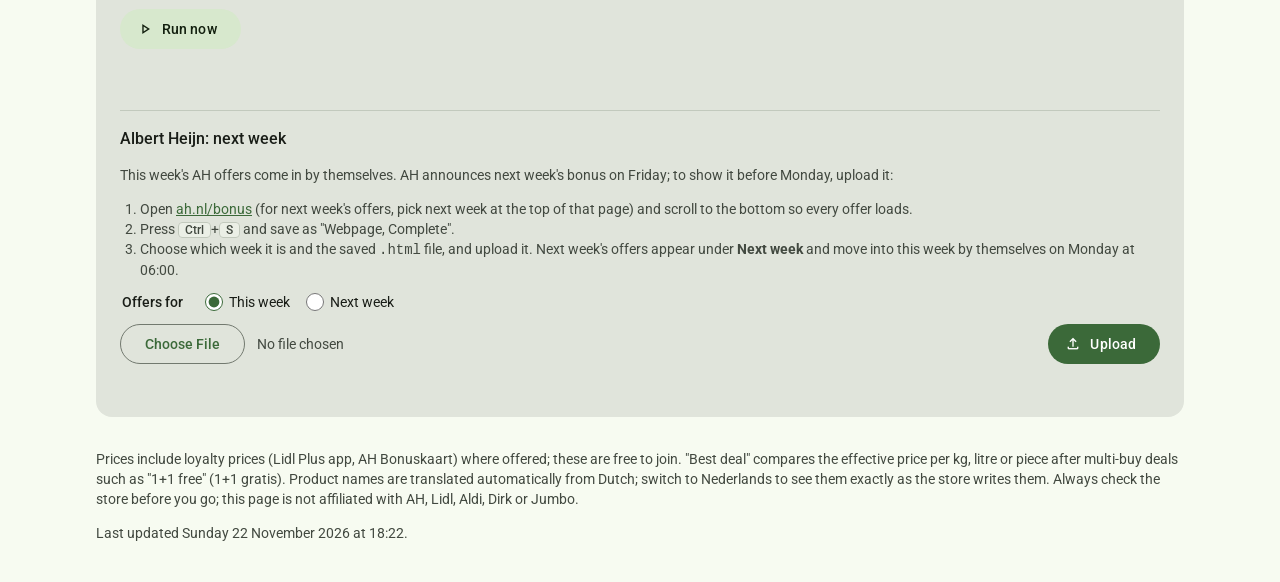
==== commit ed35c3b0: "Refresh offers on Friday 20:00 too, for next week's offers Lidl, Aldi and Jumbo publish next week's " ====
--- a/site/index.html
+++ b/site/index.html
@@ -106,7 +106,7 @@
 
       <div class="update-step">
         <h3>Lidl, Aldi, Dirk, Jumbo and Albert Heijn</h3>
-        <p class="small">Fetches the latest Lidl, Aldi, Dirk and Jumbo offers and this week's AH bonus. This runs by itself every morning at 06:00; use the
+        <p class="small">Fetches the latest Lidl, Aldi, Dirk and Jumbo offers and this week's AH bonus. This runs by itself every morning at 06:00 and on Friday at 20:00 (for next week's offers); use the
           button for an extra run. New prices appear here after about three minutes.</p>
         <button id="run-now" class="btn tonal" type="button">
           <span class="material-symbols-outlined" aria-hidden="true">play_arrow</span>Run now
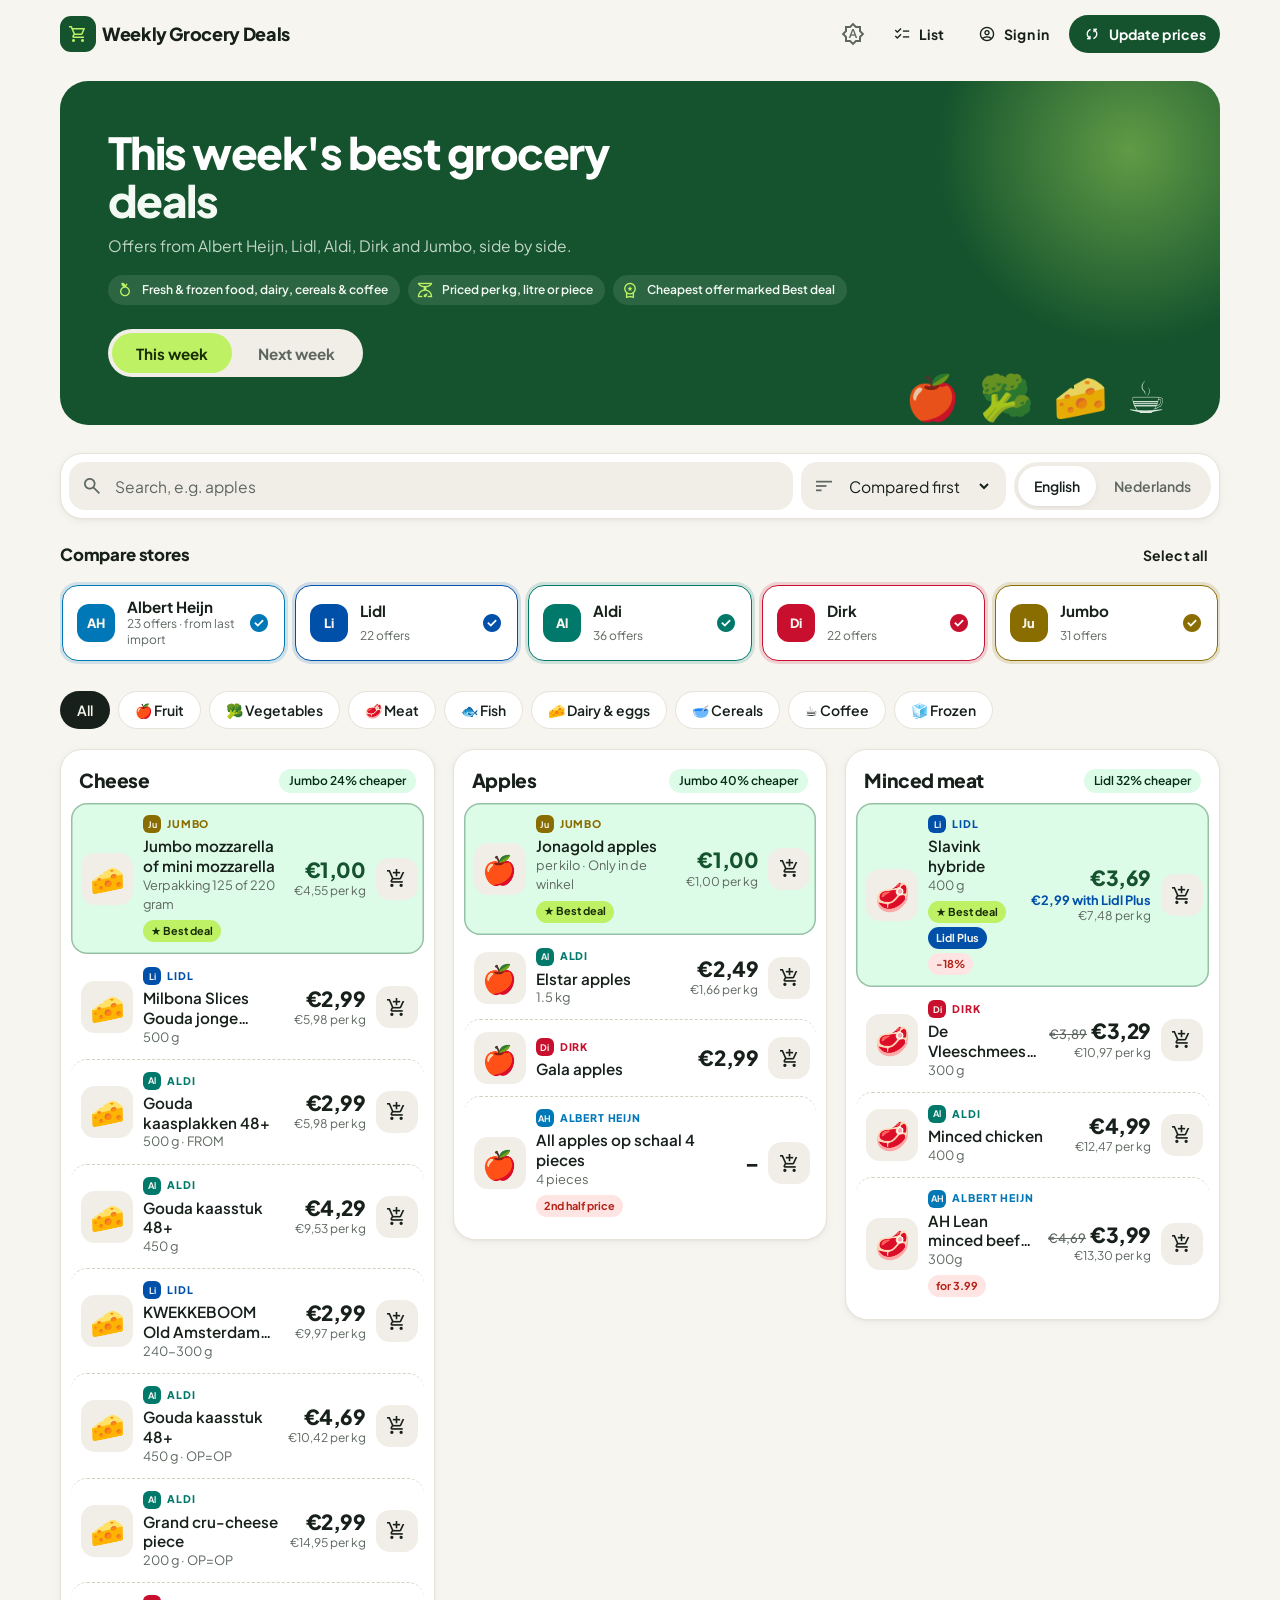
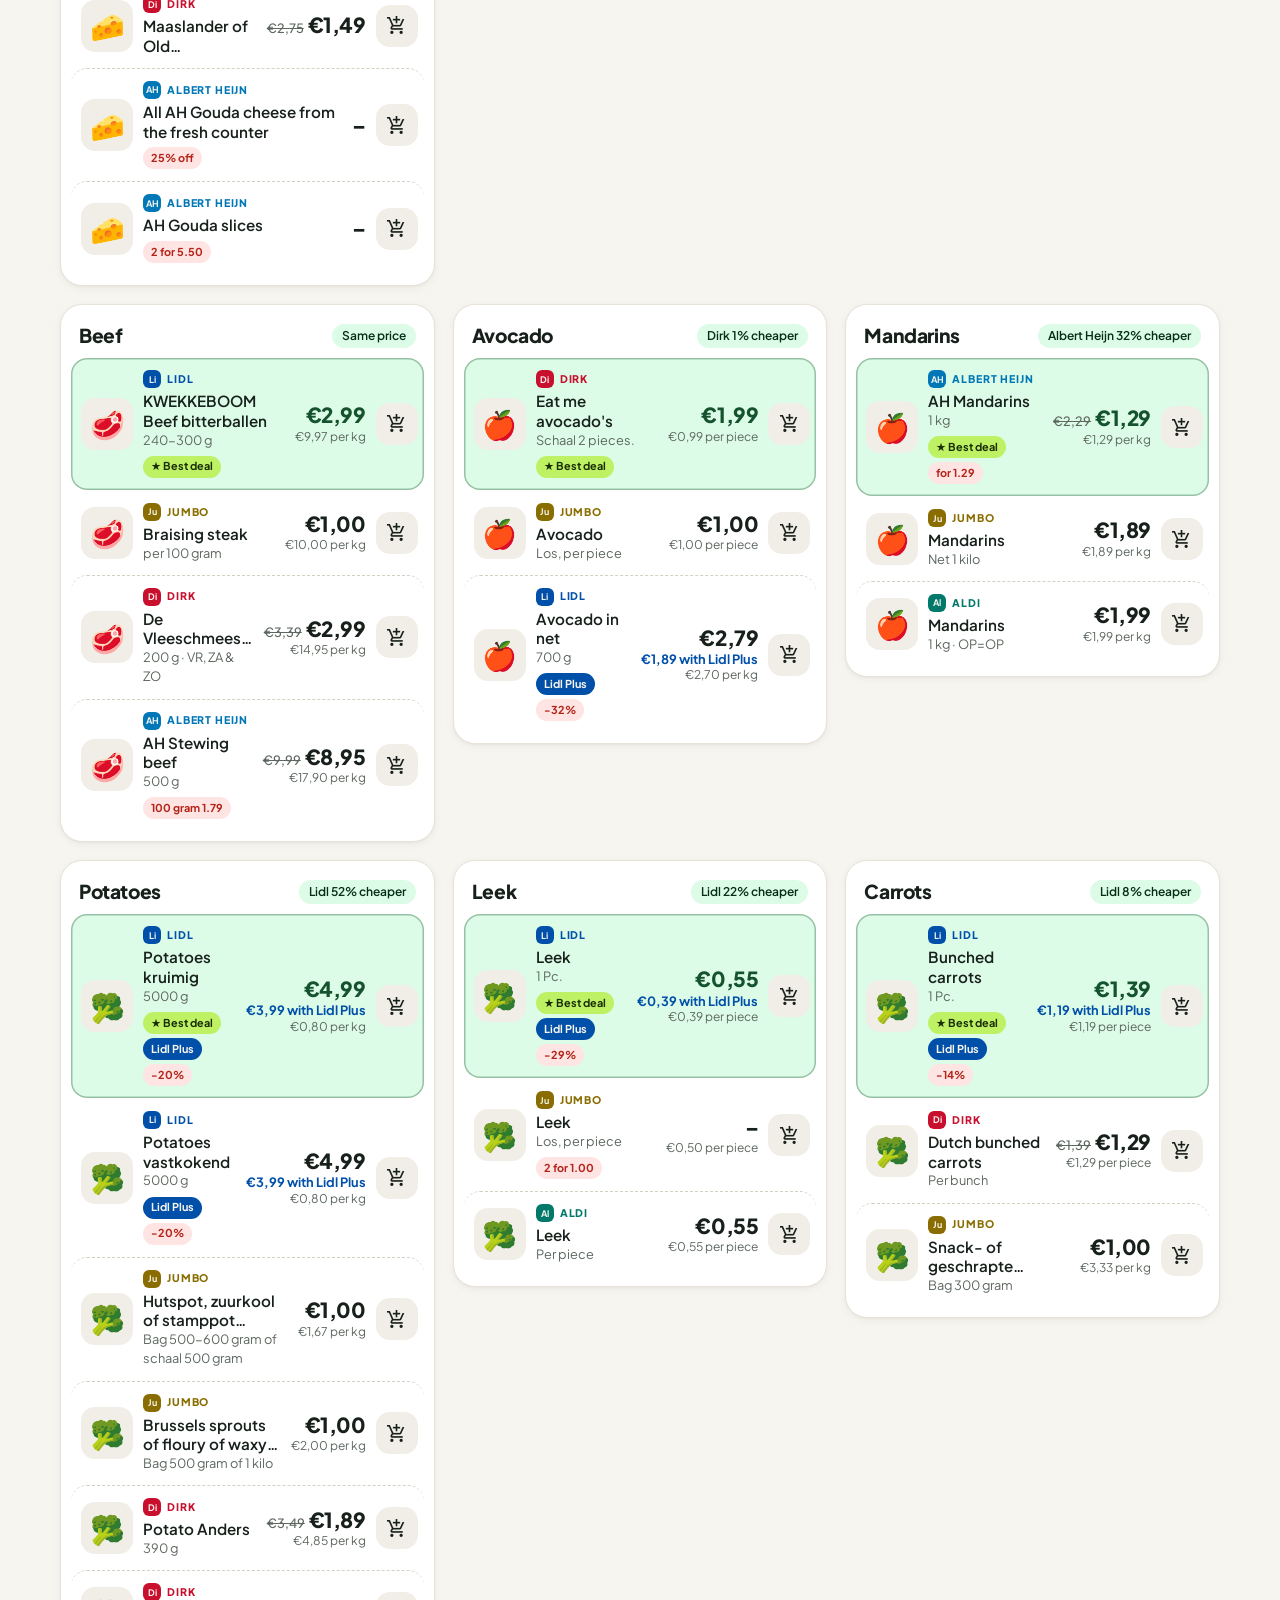
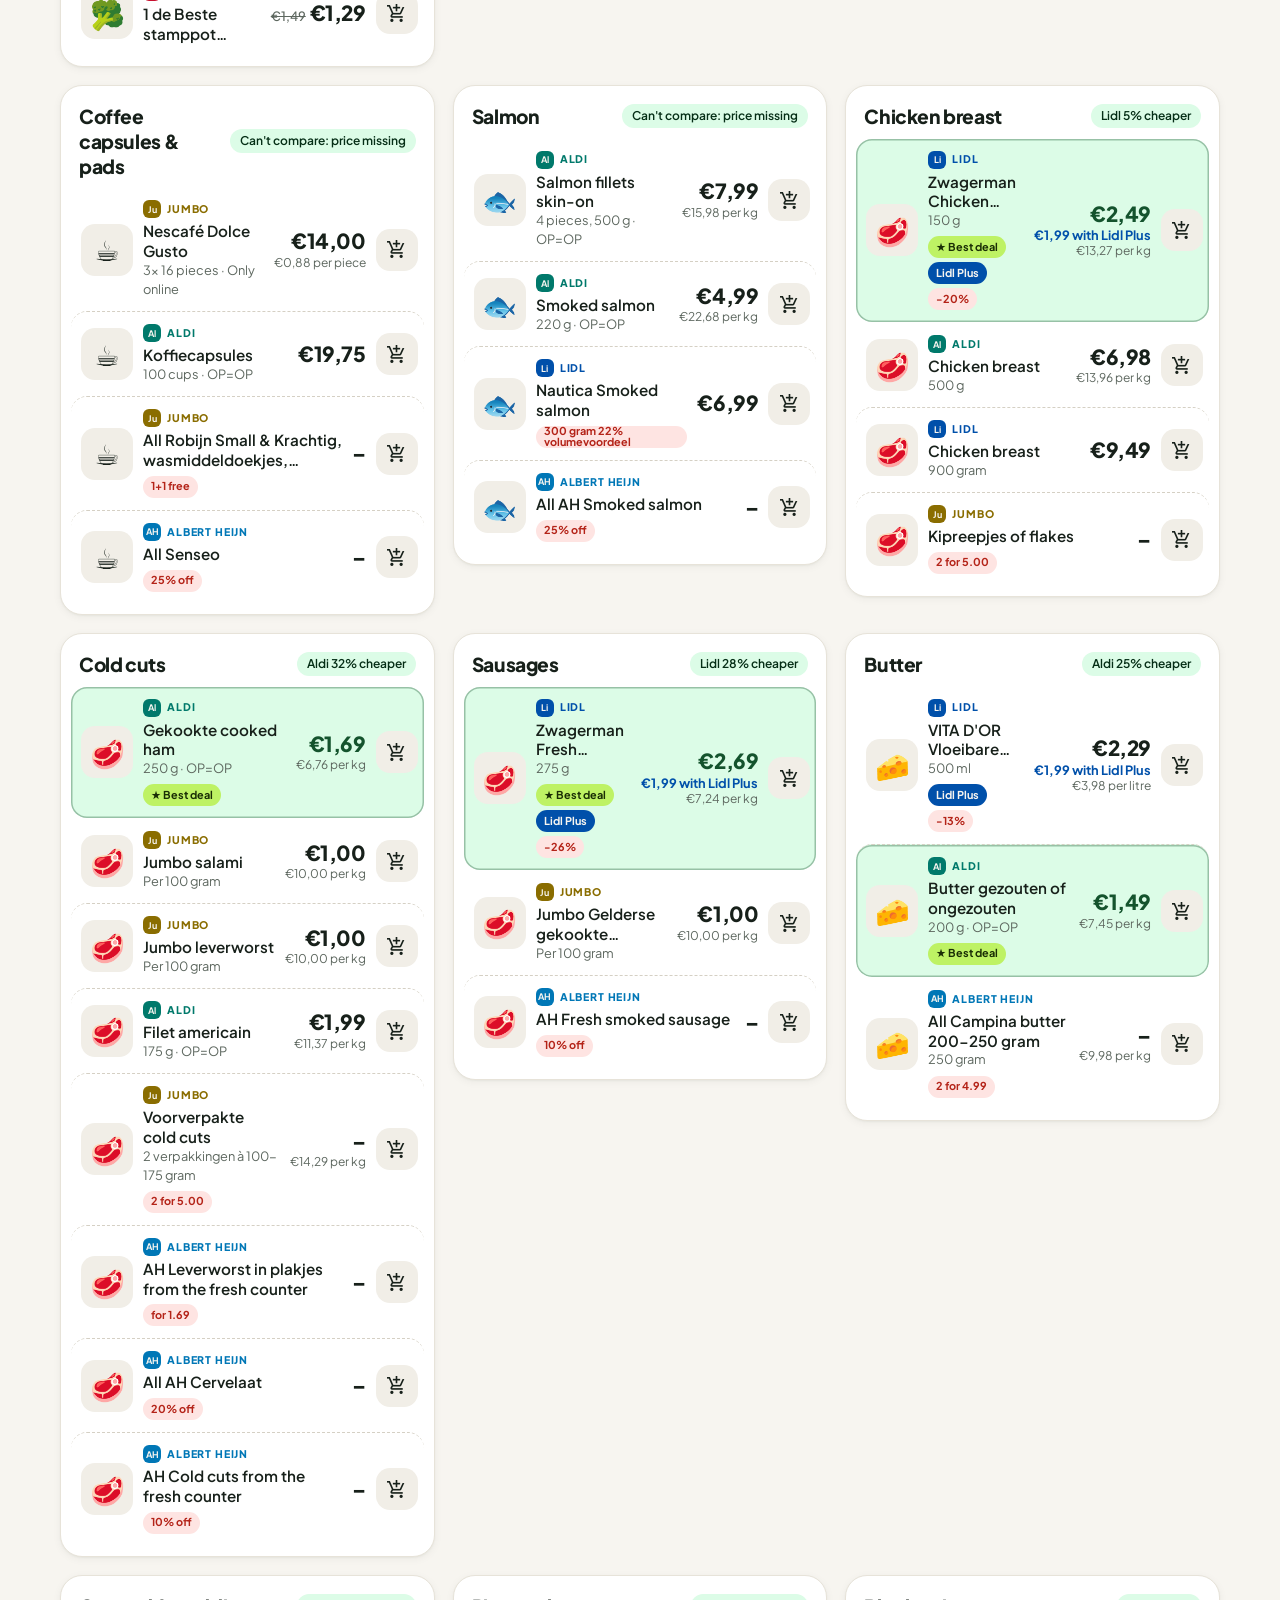
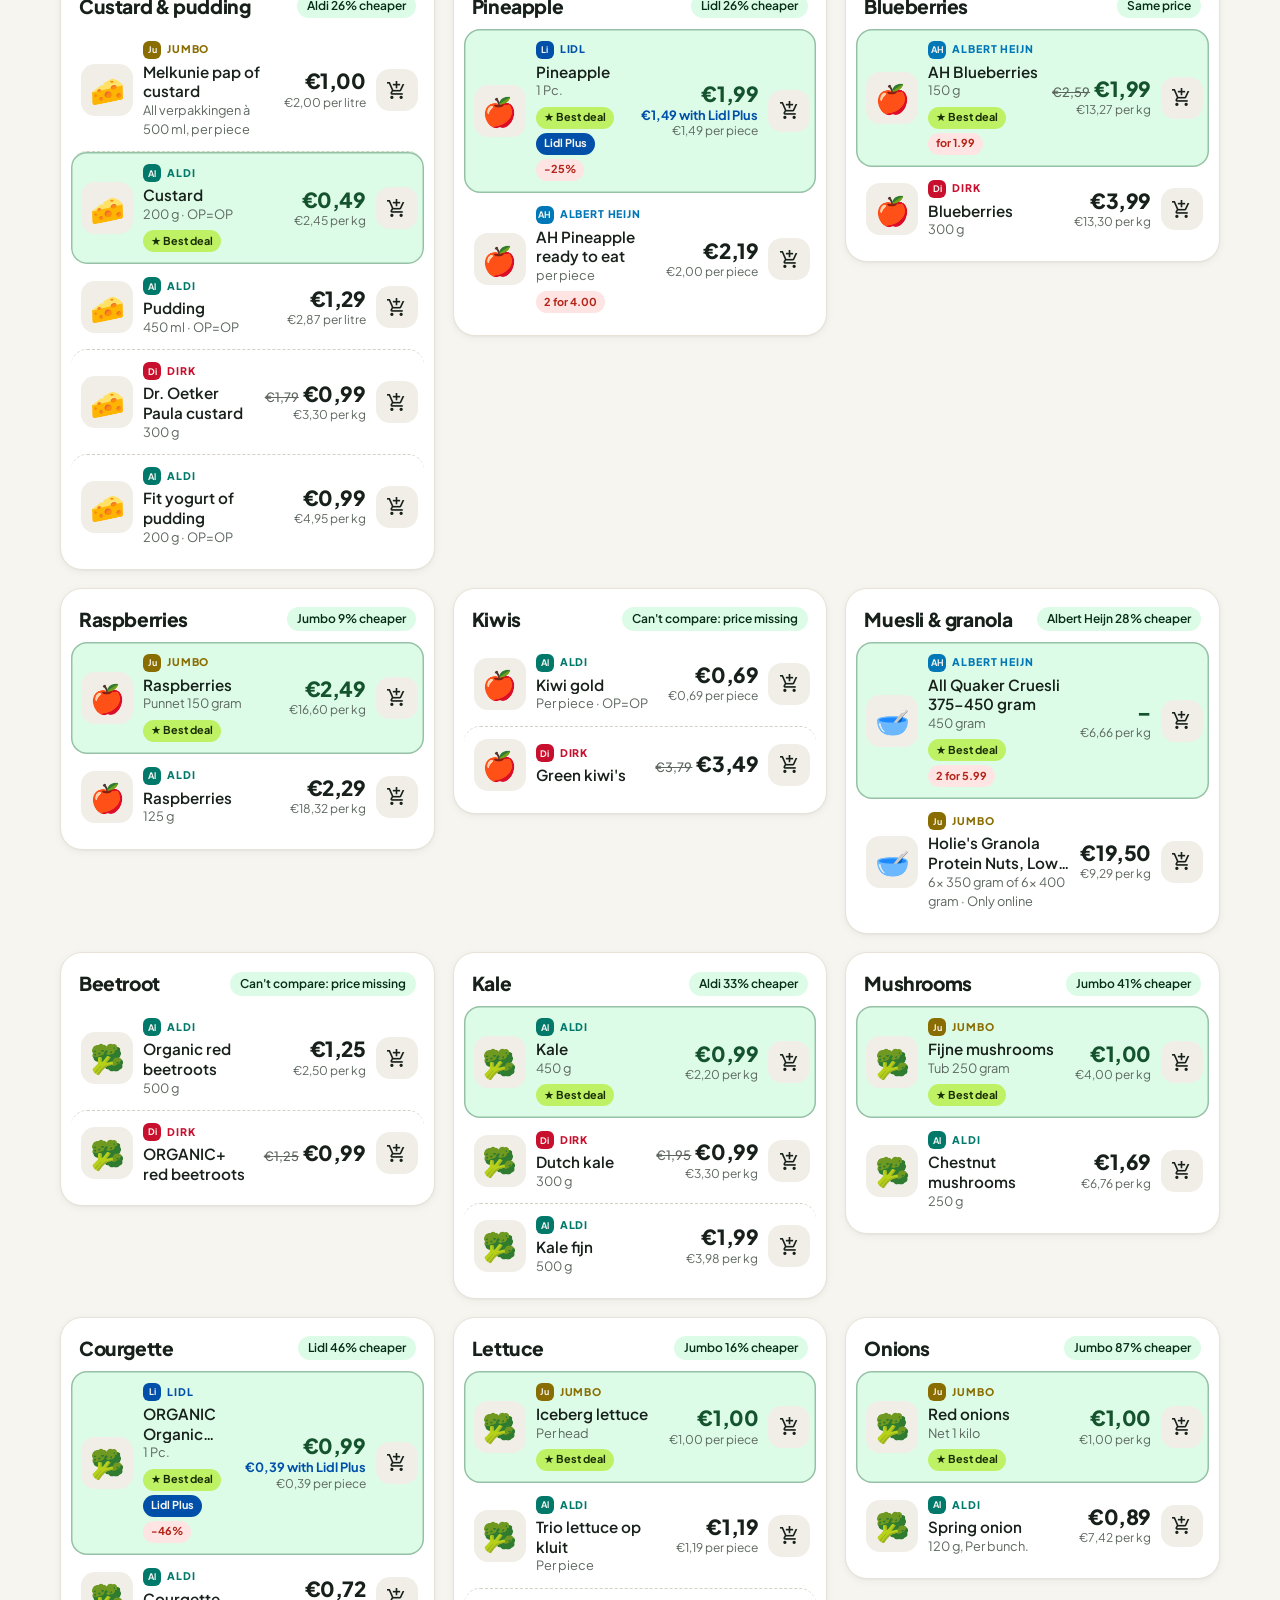
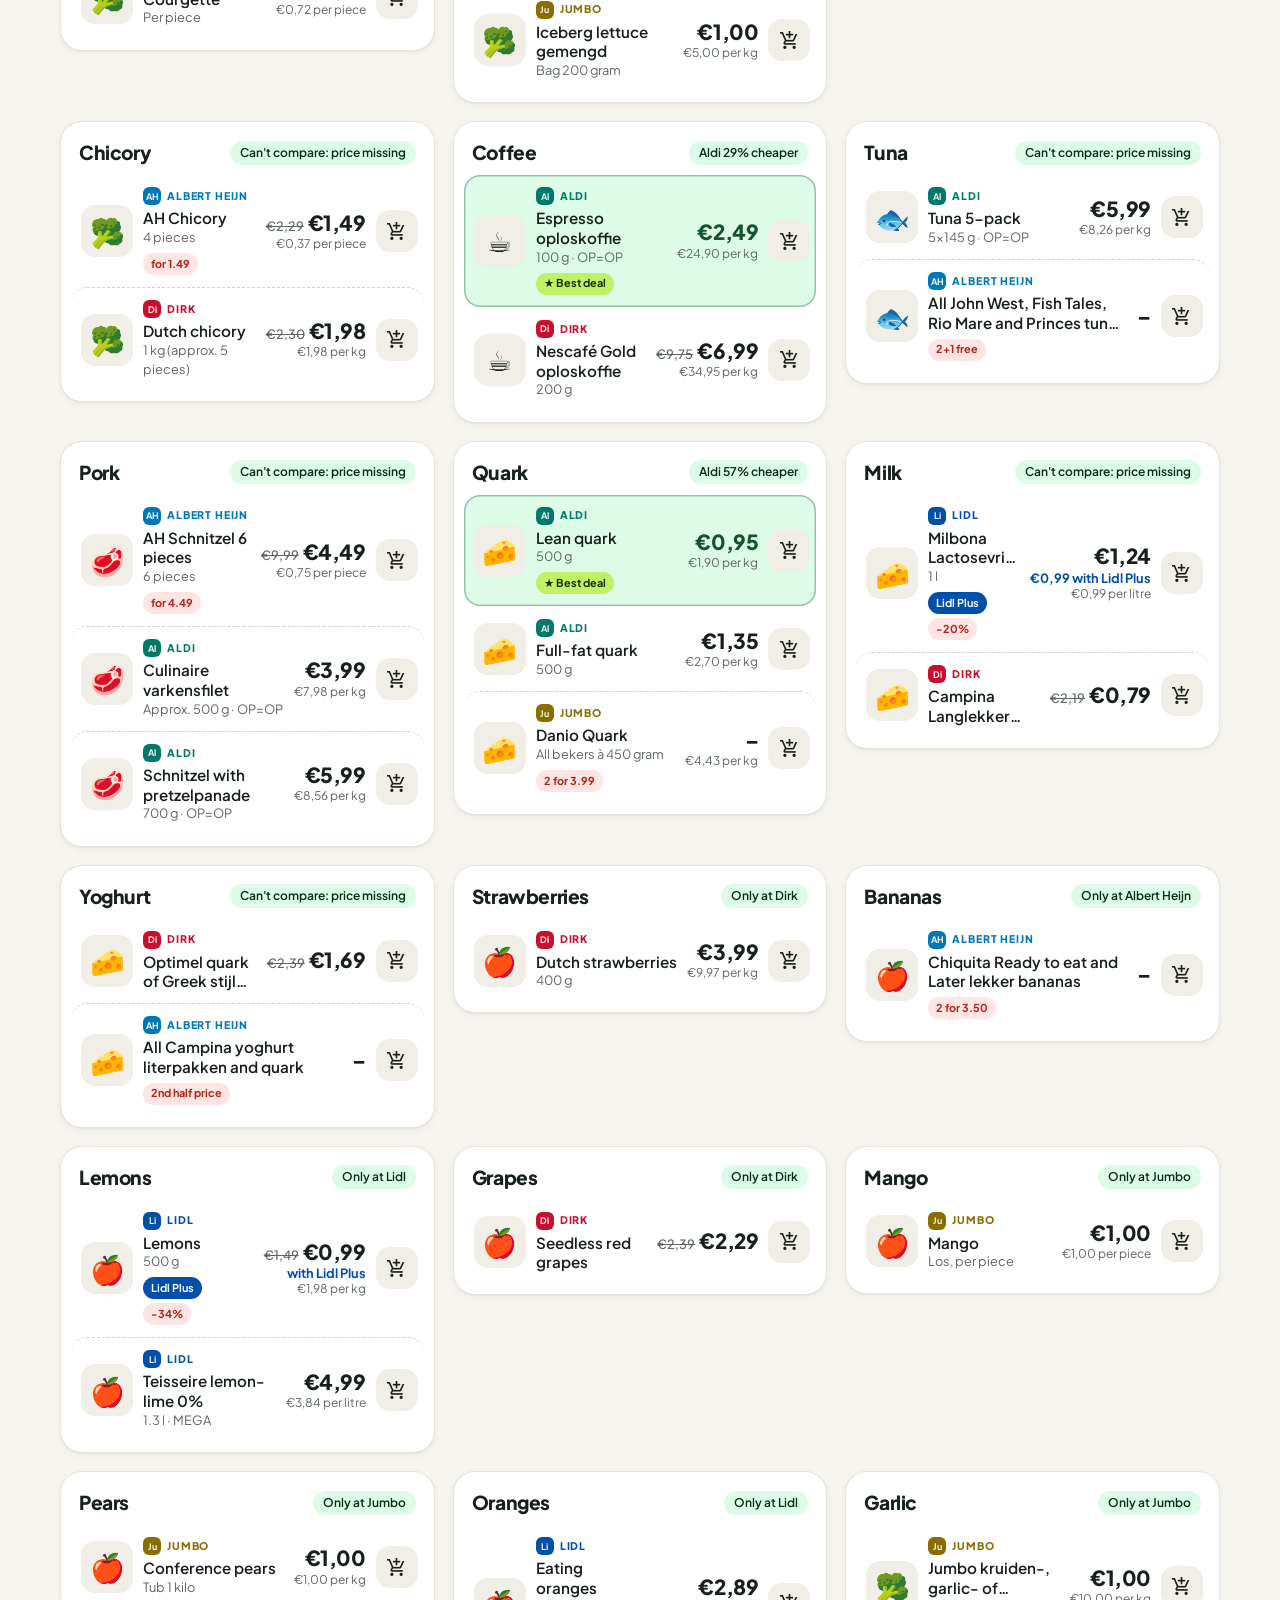
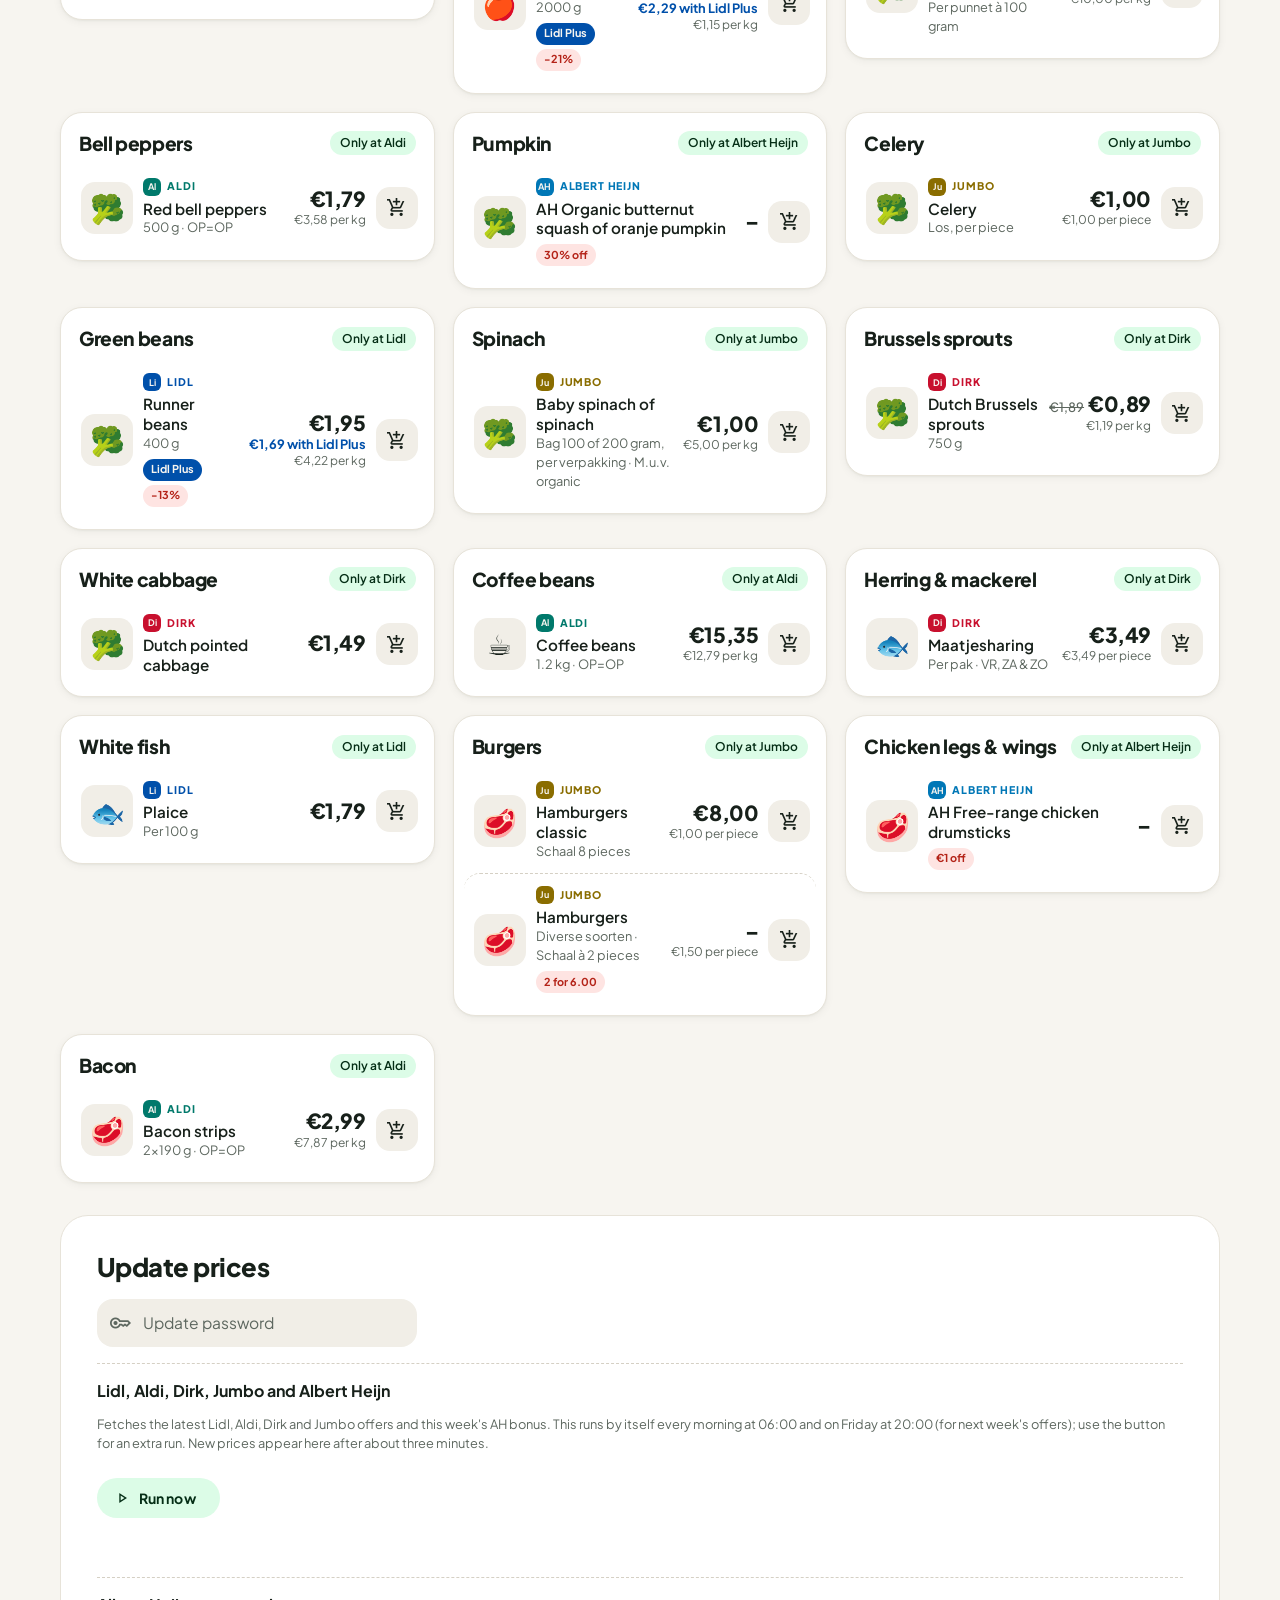
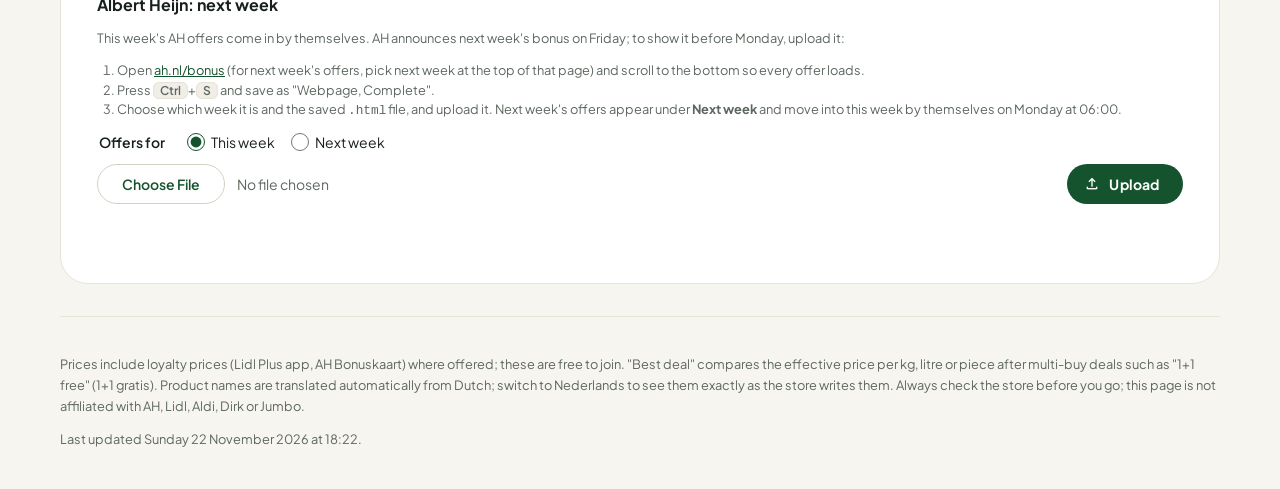
==== commit 09391033: "Reskin the site with modern.css Add modern.css, loaded after style.css, with a "market" look: Plus J" ====
--- a/site/index.html
+++ b/site/index.html
@@ -11,6 +11,7 @@
   <link rel="stylesheet" href="https://fonts.googleapis.com/css2?family=Roboto:wght@400;500;700&display=swap">
   <link rel="stylesheet" href="https://fonts.googleapis.com/css2?family=Material+Symbols+Outlined:opsz,wght,FILL,GRAD@24,400,0..1,0&display=block">
   <link rel="stylesheet" href="style.css">
+  <link rel="stylesheet" href="modern.css">
   <script src="stores.js"></script>
   <script src="state.js"></script>
 </head>
--- a/site/modern.css
+++ b/site/modern.css
@@ -0,0 +1,251 @@
+/* ==========================================================================
+   modern.css — a fresh "market" reskin for Weekly Grocery Deals.
+   Load it AFTER style.css. It only overrides tokens and rules, so every
+   class and id the JavaScript uses keeps working unchanged.
+   ========================================================================== */
+@import url("https://fonts.googleapis.com/css2?family=Plus+Jakarta+Sans:wght@400;500;600;700;800&display=swap");
+
+:root {
+  /* Brand: deep forest ink + a fresh lime for "best deal" */
+  --md-primary: light-dark(#14532d, #86efac);
+  --md-on-primary: light-dark(#ffffff, #052e16);
+  --md-primary-container: light-dark(#dcfce7, #133b22);
+  --md-on-primary-container: light-dark(#052e16, #dcfce7);
+  --md-secondary: light-dark(#3f5246, #b6c8bb);
+  --md-secondary-container: light-dark(#14532d, #86efac);
+  --md-on-secondary-container: light-dark(#ffffff, #052e16);
+
+  /* Warm paper neutrals instead of green-tinted greys */
+  --md-surface: light-dark(#f7f5f0, #0e110f);
+  --md-surface-container-low: light-dark(#ffffff, #171b18);
+  --md-surface-container: light-dark(#f1eee7, #1c211d);
+  --md-surface-container-high: light-dark(#ffffff, #212722);
+  --md-surface-container-highest: light-dark(#ece8df, #29302a);
+  --md-on-surface: light-dark(#17201a, #edf1ec);
+  --md-on-surface-variant: light-dark(#5d675f, #a3ada5);
+  --md-outline: light-dark(#d5d0c4, #3a433c);
+  --md-outline-variant: light-dark(#e7e3d9, #262d28);
+
+  --deal: light-dark(#b42318, #ffb4a8);
+  --deal-container: light-dark(#fee4e2, #4a1410);
+  --lime: light-dark(#bef264, #a3e635);
+  --on-lime: #1a2e05;
+
+  --shape-xs: 6px;
+  --shape-s: 10px;
+  --shape-m: 16px;
+  --shape-l: 22px;
+  --shape-xl: 28px;
+
+  --elevation-1: 0 1px 2px rgb(23 32 26 / 0.04), 0 2px 8px rgb(23 32 26 / 0.05);
+  --elevation-2: 0 2px 4px rgb(23 32 26 / 0.05), 0 12px 32px rgb(23 32 26 / 0.10);
+
+  --font-family: "Plus Jakarta Sans", system-ui, -apple-system, "Segoe UI", sans-serif;
+  --type-headline-small: 800 clamp(1.75rem, 1.2rem + 2.4vw, 2.75rem)/1.08 var(--font-family);
+  --type-title-large: 700 1.25rem/1.6rem var(--font-family);
+  --type-title-medium: 600 1rem/1.5rem var(--font-family);
+  --type-body-large: 400 0.975rem/1.45rem var(--font-family);
+  --type-label-large: 600 0.875rem/1.25rem var(--font-family);
+  --type-label-medium: 600 0.75rem/1rem var(--font-family);
+  --type-label-small: 700 0.6875rem/1rem var(--font-family);
+}
+
+body { -webkit-font-smoothing: antialiased; }
+.wrap { max-width: 1200px; padding: 0 20px; }
+::selection { background: var(--lime); color: var(--on-lime); }
+:focus-visible { outline: 2px solid var(--md-primary); outline-offset: 2px; }
+
+/* ---------- App bar: frosted glass ---------- */
+/* The scroll animation (style.css) only moves this number: colours inside keyframes keep the theme they
+   were first computed in, so a theme switch would leave a light bar on a dark page. */
+@property --app-bar-scrolled { syntax: "<number>"; inherits: false; initial-value: 0; }
+.app-bar {
+  background: color-mix(in srgb, var(--md-surface) calc(78% + 10% * var(--app-bar-scrolled)), transparent);
+  backdrop-filter: saturate(1.6) blur(14px); -webkit-backdrop-filter: saturate(1.6) blur(14px);
+  border-bottom: 1px solid color-mix(in srgb, var(--md-outline-variant) calc(100% * var(--app-bar-scrolled)), transparent);
+}
+@supports (animation-timeline: scroll()) {
+  @keyframes app-bar-scrolled { to { --app-bar-scrolled: 1; } }
+}
+.app-bar-row { min-height: 68px; gap: 6px; }
+.app-bar-icon {
+  display: grid; place-items: center; width: 36px; height: 36px; border-radius: 11px;
+  background: #14532d; color: #bef264; font-size: 20px;
+}
+@media (max-width: 640px) { h1 { font-size: 1rem; white-space: nowrap; overflow: hidden; text-overflow: ellipsis; } }
+@media (max-width: 480px) { .app-bar-icon { display: none; } }
+h1 { font: 800 1.125rem/1.2 var(--font-family); letter-spacing: -0.02em; }
+.btn.text { color: var(--md-on-surface); }
+.app-bar-row .btn.text { border-radius: var(--shape-full); padding: 0 14px; height: 38px; }
+.app-bar-row a.btn.text[href="#update"] {
+  background: var(--md-primary); color: var(--md-on-primary);
+}
+.count { background: var(--lime); color: var(--on-lime); }
+
+/* ---------- Hero: a contained banner ---------- */
+.hero { padding: 12px 0 8px; }
+.hero > .wrap {
+  position: relative; overflow: hidden; isolation: isolate;
+  width: calc(100% - 40px); max-width: 1160px; margin: 0 auto;
+  padding: clamp(24px, 4vw, 48px); border-radius: var(--shape-xl);
+  background: #14532d; color: #f3faf4;
+}
+@media (prefers-color-scheme: dark) { :root:not([data-theme="light"]) .hero > .wrap { background: #10301d; } }
+:root[data-theme="dark"] .hero > .wrap { background: #10301d; }
+.hero > .wrap::before {
+  content: ""; position: absolute; z-index: -1; right: -120px; top: -140px; width: 420px; height: 420px;
+  border-radius: 50%; background: radial-gradient(circle, rgb(190 242 100 / 0.45), transparent 65%);
+}
+.hero > .wrap::after {
+  content: "🍎 🥦 🧀 ☕"; position: absolute; z-index: -1; right: clamp(16px, 4vw, 48px); bottom: 18px;
+  font-size: clamp(28px, 4vw, 44px); letter-spacing: 6px; opacity: 0.9;
+}
+.hero-title { max-width: 18ch; margin: 0 0 10px; letter-spacing: -0.035em; }
+.hero-title::first-line { color: #fff; }
+.sub { color: rgb(243 250 244 / 0.78); max-width: 52ch; margin-bottom: 18px; }
+.hero-facts { gap: 8px; }
+.hero-facts li {
+  height: 30px; padding: 0 12px 0 8px; border: 0; border-radius: var(--shape-full);
+  background: rgb(255 255 255 / 0.1); color: #f3faf4; font: var(--type-label-medium);
+}
+.hero-facts .material-symbols-outlined { color: var(--lime); }
+.week-switch {
+  margin-top: 24px; border: 0; padding: 4px; gap: 4px;
+  background: rgb(0 0 0 / 0.22); border-radius: var(--shape-full);
+}
+.week-switch button {
+  height: 42px; border-radius: var(--shape-full); color: #f3faf4; font: 700 0.95rem/1 var(--font-family);
+}
+.week-switch button + button { border-left: 0; }
+.hero .week-switch button.on { background: var(--lime); color: var(--on-lime); box-shadow: none; padding-left: 24px; }
+.week-switch button.on::before { display: none; }
+.hero .status { color: rgb(243 250 244 / 0.8); }
+@media (max-width: 640px) {
+  .hero > .wrap { width: calc(100% - 24px); border-radius: var(--shape-l); }
+  .hero > .wrap::after { display: none; }
+  .hero-facts { flex-wrap: nowrap; overflow-x: auto; scrollbar-width: none; margin-right: -24px; }
+  .hero-facts li { flex: none; }
+}
+
+/* ---------- Toolbar: one tidy row ---------- */
+.controls {
+  margin: 20px 0 16px; padding: 8px; gap: 8px;
+  background: var(--md-surface-container-low); border: 1px solid var(--md-outline-variant);
+  border-radius: var(--shape-l); box-shadow: var(--elevation-1);
+}
+.field {
+  height: 48px; border: 0; border-radius: var(--shape-m);
+  background: var(--md-surface-container); padding: 0 14px 0 12px; gap: 10px;
+}
+.field:hover { border-color: transparent; background: color-mix(in srgb, var(--md-on-surface) 6%, var(--md-surface-container)); }
+.field:focus-within { box-shadow: inset 0 0 0 2px var(--md-primary); background: var(--md-surface-container-low); }
+.field .material-symbols-outlined { font-size: 22px; }
+.seg { border: 0; background: var(--md-surface-container); padding: 4px; gap: 2px; }
+.seg button { height: 40px; border-radius: var(--shape-full); color: var(--md-on-surface-variant); }
+.seg button + button { border-left: 0; }
+.seg button.on { background: var(--md-surface-container-low); color: var(--md-on-surface); box-shadow: var(--elevation-1); padding-left: 16px; }
+.controls .seg button.on::before { display: none; }
+@media (max-width: 640px) {
+  .controls { display: grid; grid-template-columns: 1fr; }
+  .controls .seg { display: flex; }
+  .controls .seg button { flex: 1; justify-content: center; }
+}
+
+/* ---------- Store picker: compact pills ---------- */
+.store-picker-head h2 { font: 800 1.05rem/1.4 var(--font-family); letter-spacing: -0.01em; }
+.store-tiles { grid-auto-columns: minmax(168px, 1fr); gap: 10px; }
+.store-tile {
+  grid-template-columns: auto 1fr auto; grid-template-areas: "avatar name check" "avatar count check";
+  align-items: center; gap: 0 12px; min-height: 0; padding: 12px 14px;
+  background: var(--md-surface-container-low); border: 1.5px solid var(--md-outline-variant);
+  border-radius: var(--shape-m);
+}
+.store-tile.on { background: var(--md-surface-container-low); border-color: var(--store); box-shadow: 0 0 0 3px color-mix(in srgb, var(--store) 16%, transparent); }
+.store-avatar { width: 38px; height: 38px; margin: 0; border-radius: 12px; font: 800 0.8rem/1 var(--font-family); }
+.store-tile:not(.on) .store-avatar { opacity: 0.35; filter: grayscale(1); }
+.store-tile:not(.on) .store-tile-name { color: var(--md-on-surface-variant); }
+.store-tile-name { font: 700 0.95rem/1.2 var(--font-family); white-space: nowrap; overflow: hidden; text-overflow: ellipsis; }
+.store-check { align-self: center; }
+/* The tiles scroll sideways on phones, so give each one room for the full store name. */
+@media (max-width: 640px) {
+  .store-tiles { grid-auto-columns: minmax(212px, 1fr); }
+  .store-tile { gap: 0 10px; padding: 10px 12px; }
+  .store-avatar { width: 32px; height: 32px; border-radius: 10px; }
+}
+
+/* ---------- Category chips ---------- */
+.filter-chips { padding: 6px 0 20px; gap: 8px; scrollbar-width: none; }
+.filter-chips button {
+  height: 38px; padding: 0 16px; border-radius: var(--shape-full);
+  background: var(--md-surface-container-low); border: 1px solid var(--md-outline-variant);
+  color: var(--md-on-surface); font: 600 0.875rem/1 var(--font-family);
+}
+.filter-chips button.on { background: var(--md-on-surface); color: var(--md-surface); padding-left: 16px; }
+.filter-chips button.on::before { display: none; }
+
+/* ---------- Product cards ---------- */
+.grid { grid-template-columns: repeat(auto-fill, minmax(340px, 1fr)); gap: 18px; align-items: start; }
+.card {
+  background: var(--md-surface-container-low); border: 1px solid var(--md-outline-variant);
+  border-radius: var(--shape-l); box-shadow: var(--elevation-1);
+}
+@media (hover: hover) { .card:not(.update):hover { box-shadow: var(--elevation-2); transform: translateY(-2px); } }
+.card { transition: box-shadow 200ms var(--ease-standard), transform 200ms var(--ease-standard); }
+.card-h { align-items: center; padding: 18px 18px 10px; }
+.card-h h2 { font: 800 1.2rem/1.3 var(--font-family); letter-spacing: -0.02em; }
+.tag {
+  padding: 4px 10px; border-radius: var(--shape-full);
+  background: var(--md-primary-container); color: var(--md-on-primary-container); font: var(--type-label-medium);
+  white-space: nowrap;
+}
+.rows { padding: 0 10px 10px; }
+.row { grid-template-columns: 52px 1fr auto auto; padding: 12px 6px 12px 10px; gap: 10px; }
+.row + .row { border-top: 1px dashed var(--md-outline); }
+.row.best {
+  background: var(--md-primary-container); color: var(--md-on-surface);
+  box-shadow: inset 0 0 0 1.5px color-mix(in srgb, var(--md-primary) 35%, transparent);
+}
+.row.best .small, .row.best .price .unit, .row.best .price .old { color: var(--md-on-surface-variant); opacity: 1; }
+.row.best .price .member { color: var(--store); opacity: 1; }
+.thumb { width: 52px; height: 52px; border-radius: 14px; background: #fff; border: 1px solid var(--md-outline-variant); }
+.thumb.ph { background: var(--md-surface-container); border: 0; font-size: 28px; }
+.store { font: 800 0.66rem/1 var(--font-family); letter-spacing: 0.08em; margin-bottom: 3px; }
+.store .store-avatar { border-radius: 6px; width: 18px; height: 18px; }
+.name { font: 600 0.95rem/1.3 var(--font-family); }
+.small { font: 400 0.8rem/1.2rem var(--font-family); }
+.badge { height: 22px; padding: 0 8px; border-radius: var(--shape-full); font: 700 0.68rem/1 var(--font-family); }
+.badge.best { background: var(--lime); color: var(--on-lime); }
+.badge.best::before { content: "★ "; white-space: pre; }
+.price .now { font: 800 1.3rem/1.2 var(--font-family); letter-spacing: -0.02em; }
+.row.best .price .now { color: var(--md-primary); }
+.price .old { font: 500 0.8rem/1 var(--font-family); }
+.price .member { font: 700 0.8rem/1.3 var(--font-family); }
+.icon-btn.add {
+  width: 42px; height: 42px; border-radius: 14px;
+  background: var(--md-surface-container); color: var(--md-on-surface);
+}
+.icon-btn.add .material-symbols-outlined { font-size: 21px; }
+.icon-btn.add.on { background: var(--md-primary); color: var(--md-on-primary); }
+.icon-btn.add.on .material-symbols-outlined { font-variation-settings: "FILL" 1; }
+@media (max-width: 480px) {
+  .grid { grid-template-columns: 1fr; }
+  .row { grid-template-columns: 52px 1fr auto; }
+  .thumb { width: 52px; height: 52px; }
+}
+
+/* ---------- Update panel, footer, dialogs ---------- */
+.card.update {
+  background: var(--md-surface-container-low); border: 1px solid var(--md-outline-variant);
+  box-shadow: none; border-radius: var(--shape-xl); padding: clamp(20px, 4vw, 36px);
+}
+.update h2 { font: 800 1.6rem/1.2 var(--font-family); letter-spacing: -0.02em; }
+.update h3 { font: 700 1rem/1.4 var(--font-family); }
+.update-step { border-top: 1px dashed var(--md-outline); }
+.btn { font: 700 0.875rem/1 var(--font-family); }
+.btn.filled, .btn.tonal { background: var(--md-primary); color: var(--md-on-primary); }
+.btn.tonal { background: var(--md-primary-container); color: var(--md-on-primary-container); }
+.foot { font: 400 0.8rem/1.3rem var(--font-family); padding-top: 24px; border-top: 1px solid var(--md-outline-variant); }
+.dialog { background: var(--md-surface-container-high); border: 1px solid var(--md-outline-variant); box-shadow: var(--elevation-2); }
+.dialog::backdrop { background: rgb(14 17 15 / 0.45); backdrop-filter: blur(4px); }
+.dialog-h h2 { font: 800 1.4rem/1.2 var(--font-family); letter-spacing: -0.02em; }
+.list-item { border-bottom: 1px dashed var(--md-outline); padding: 8px 0; }
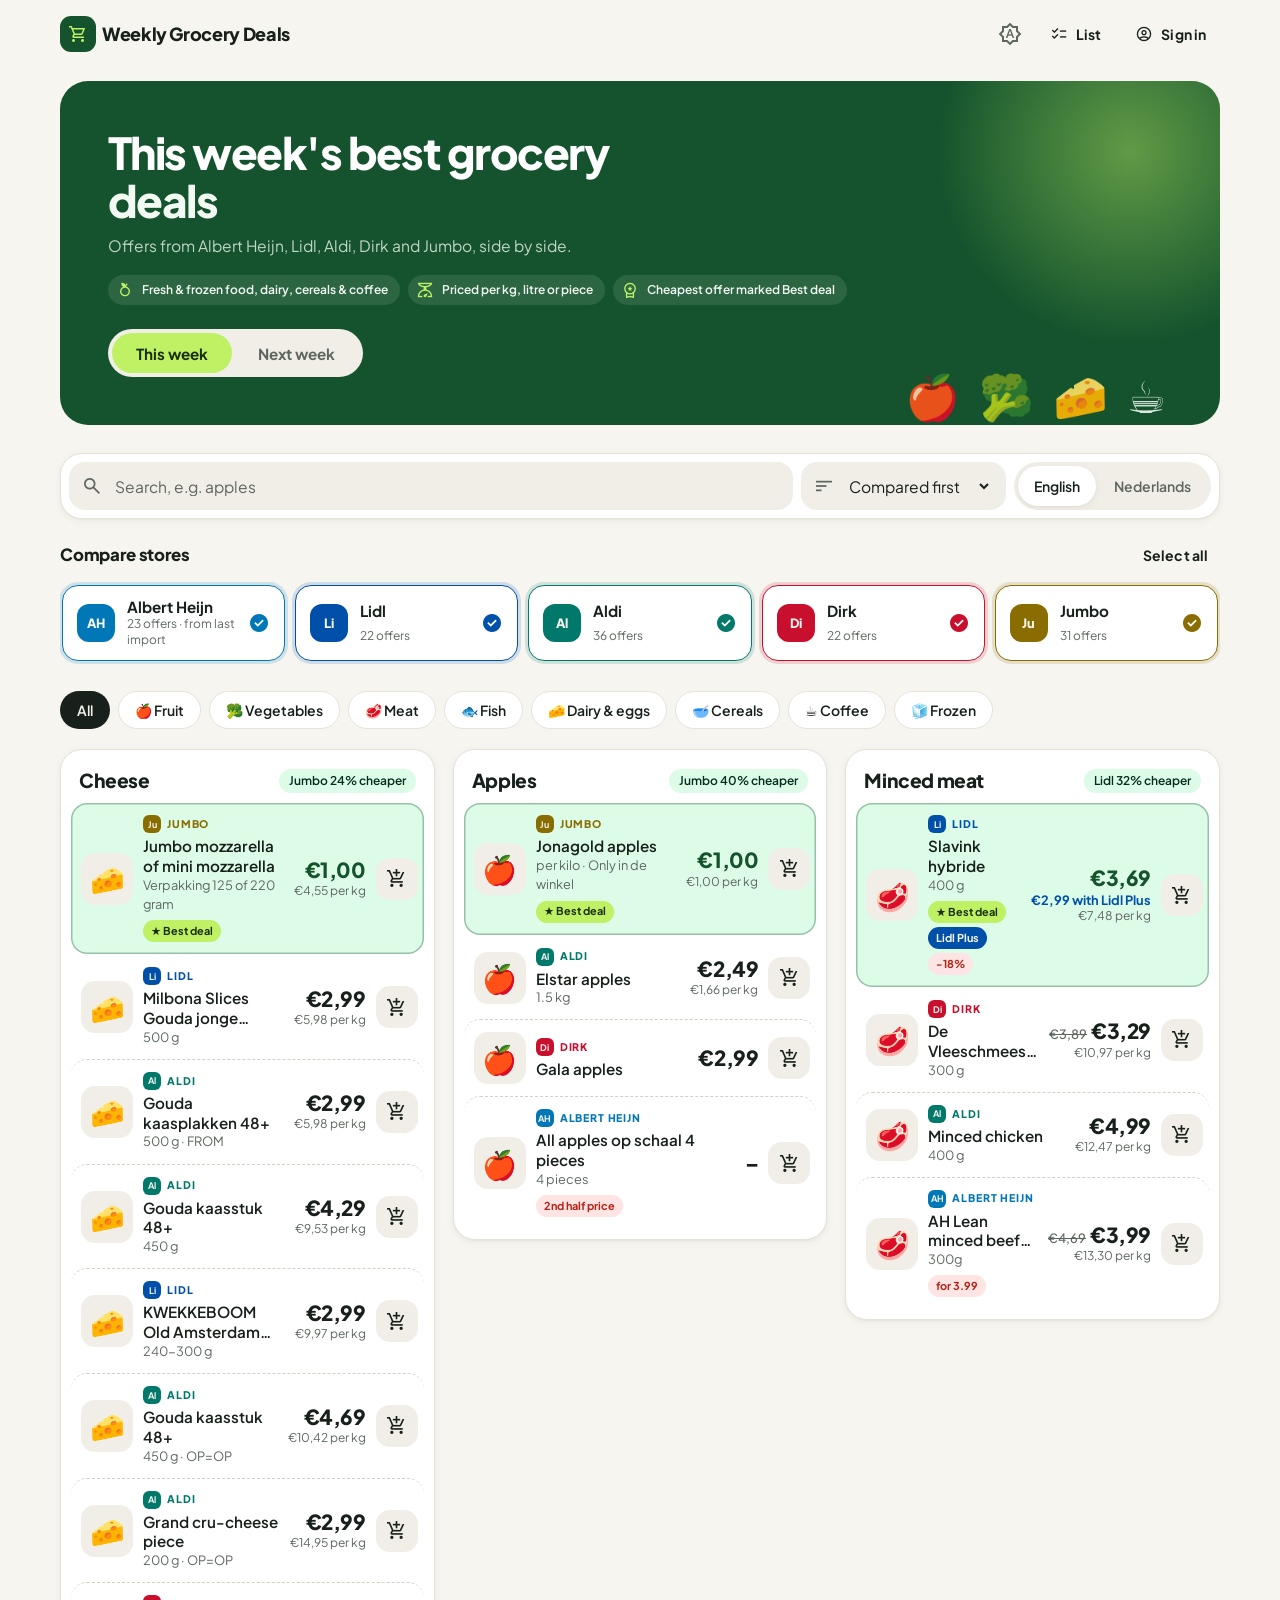
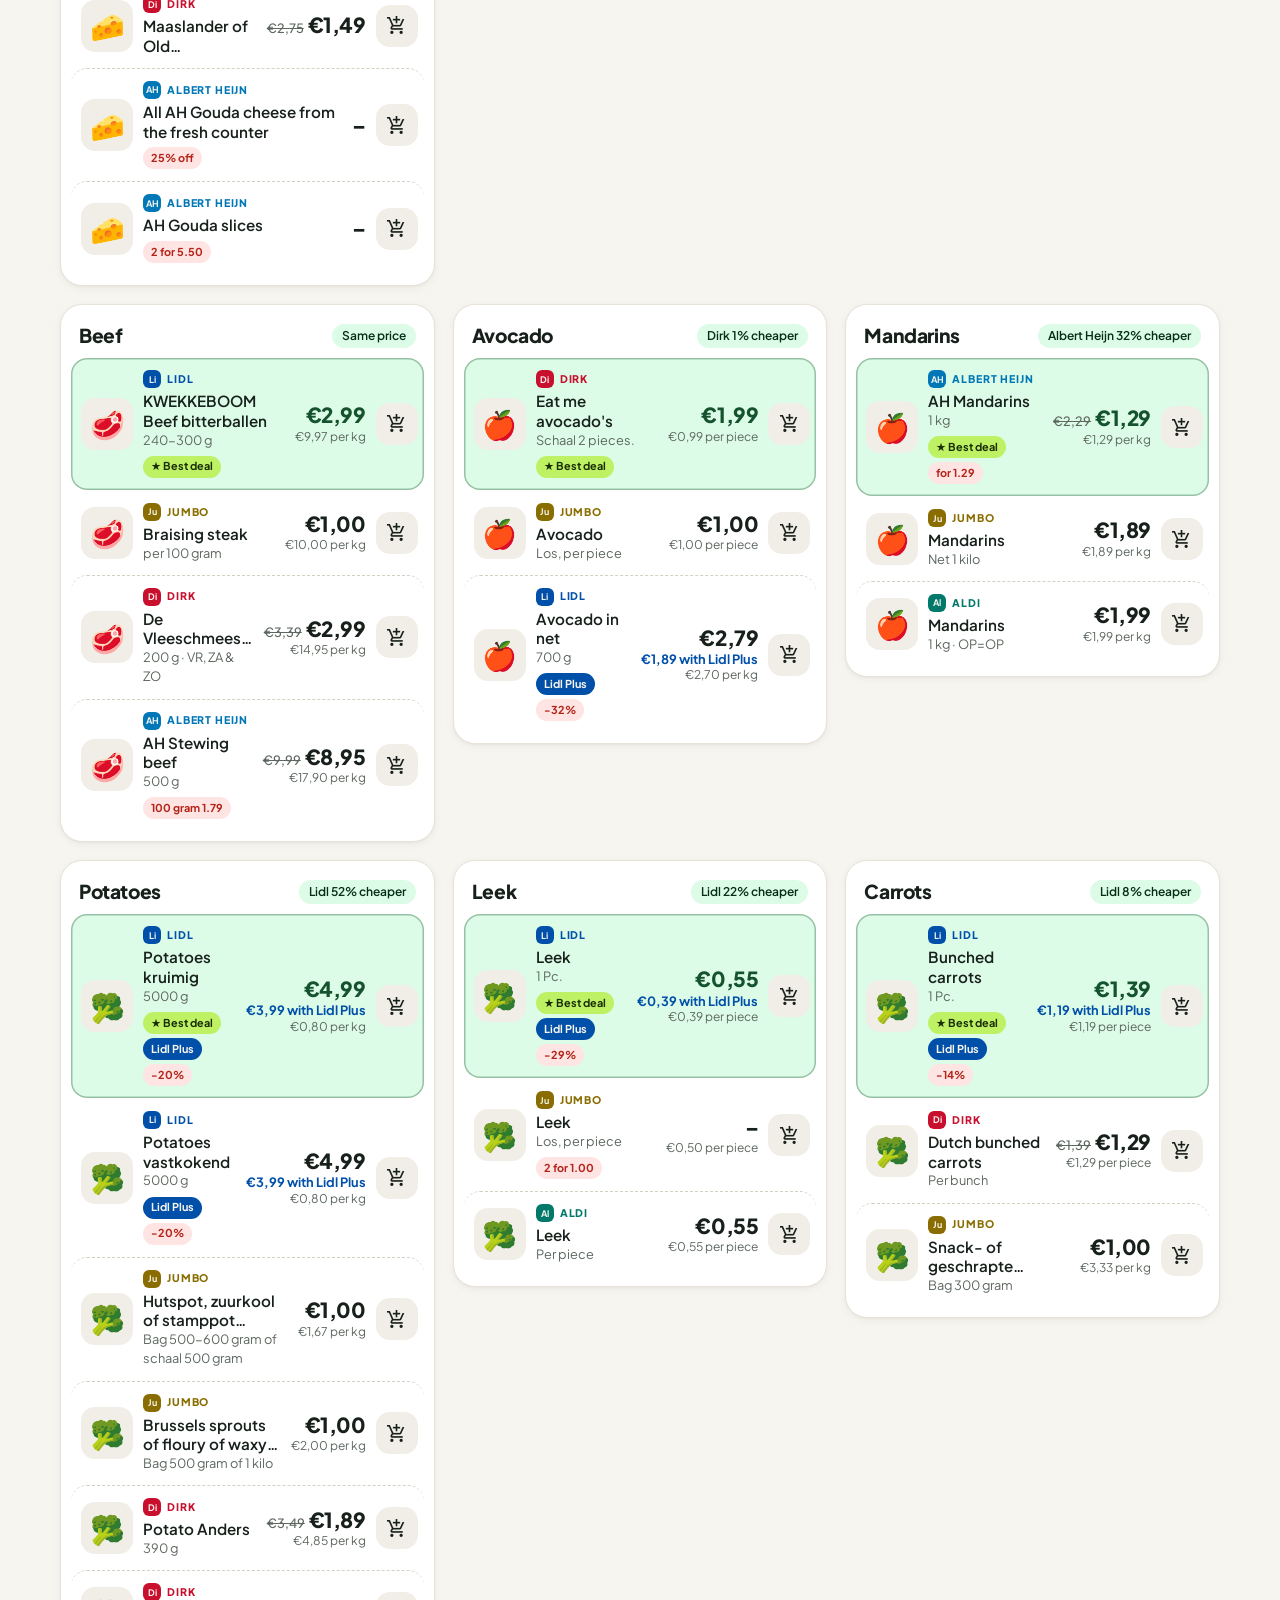
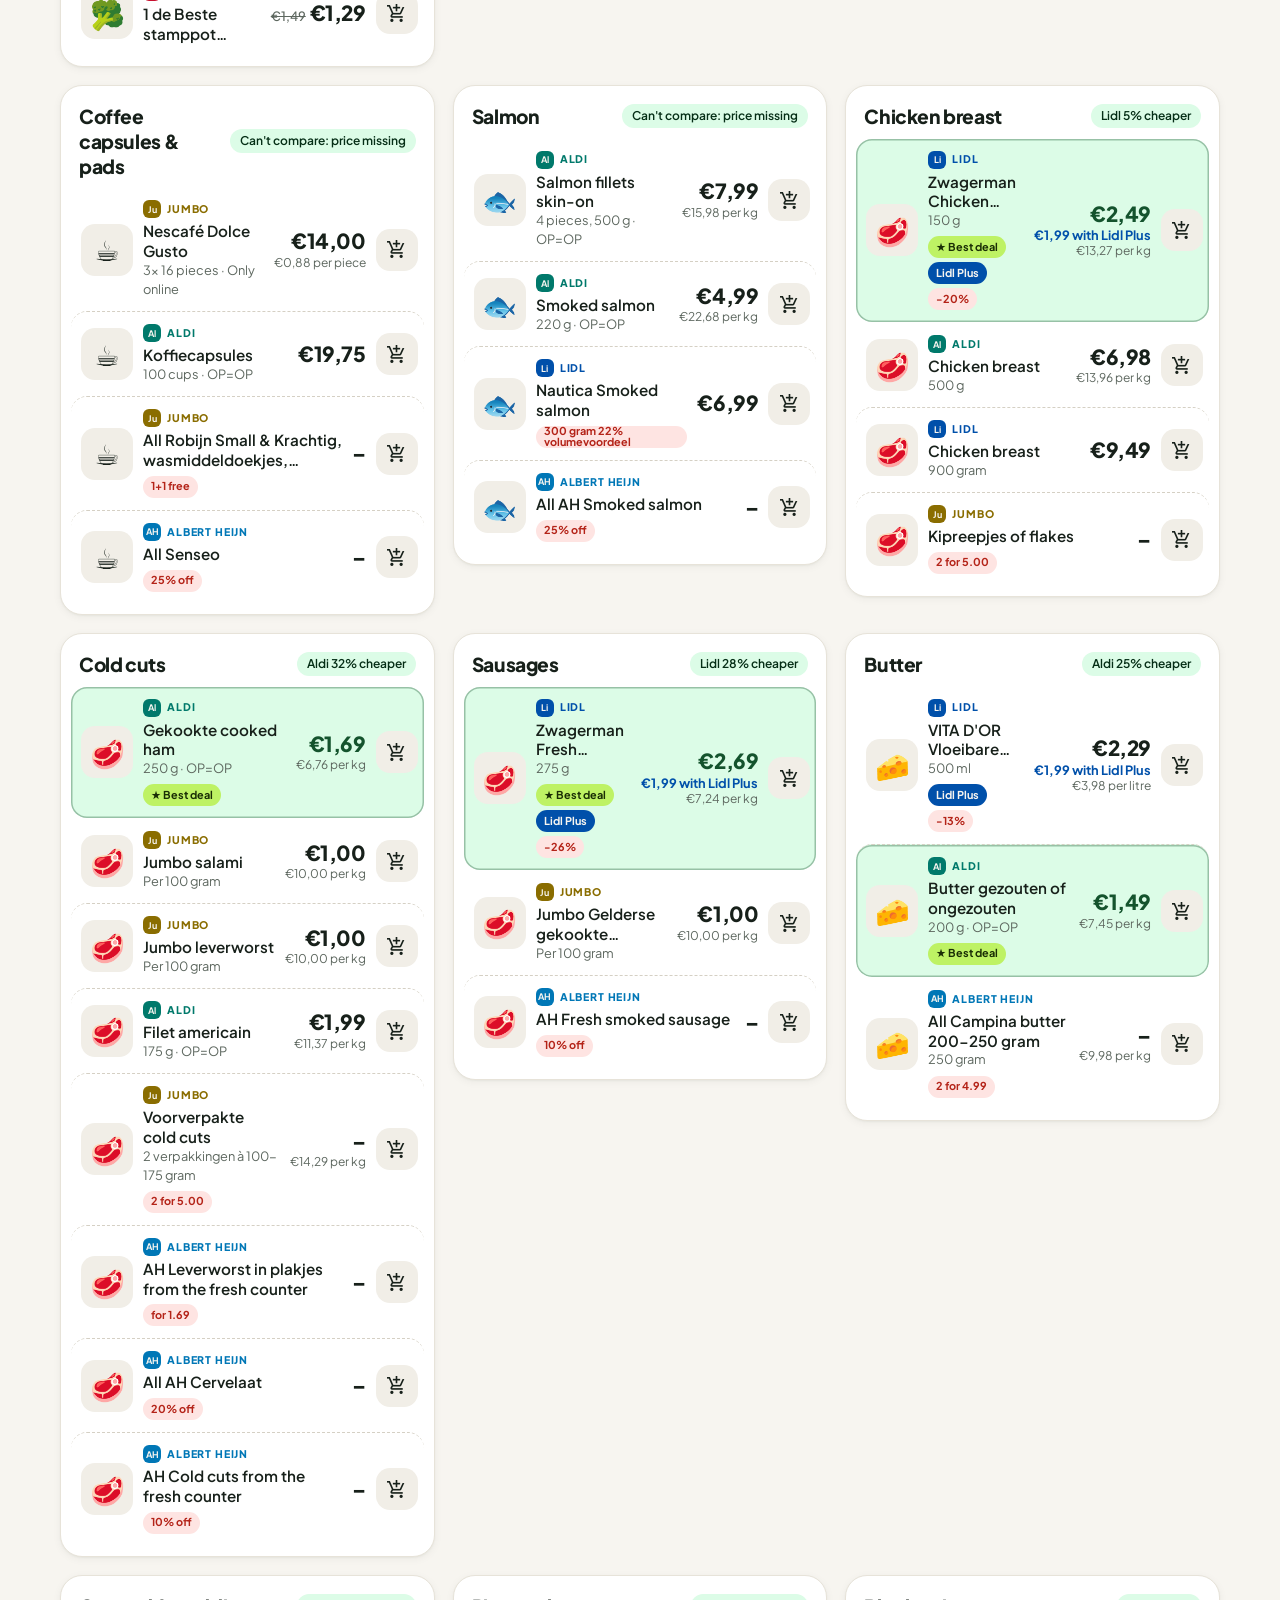
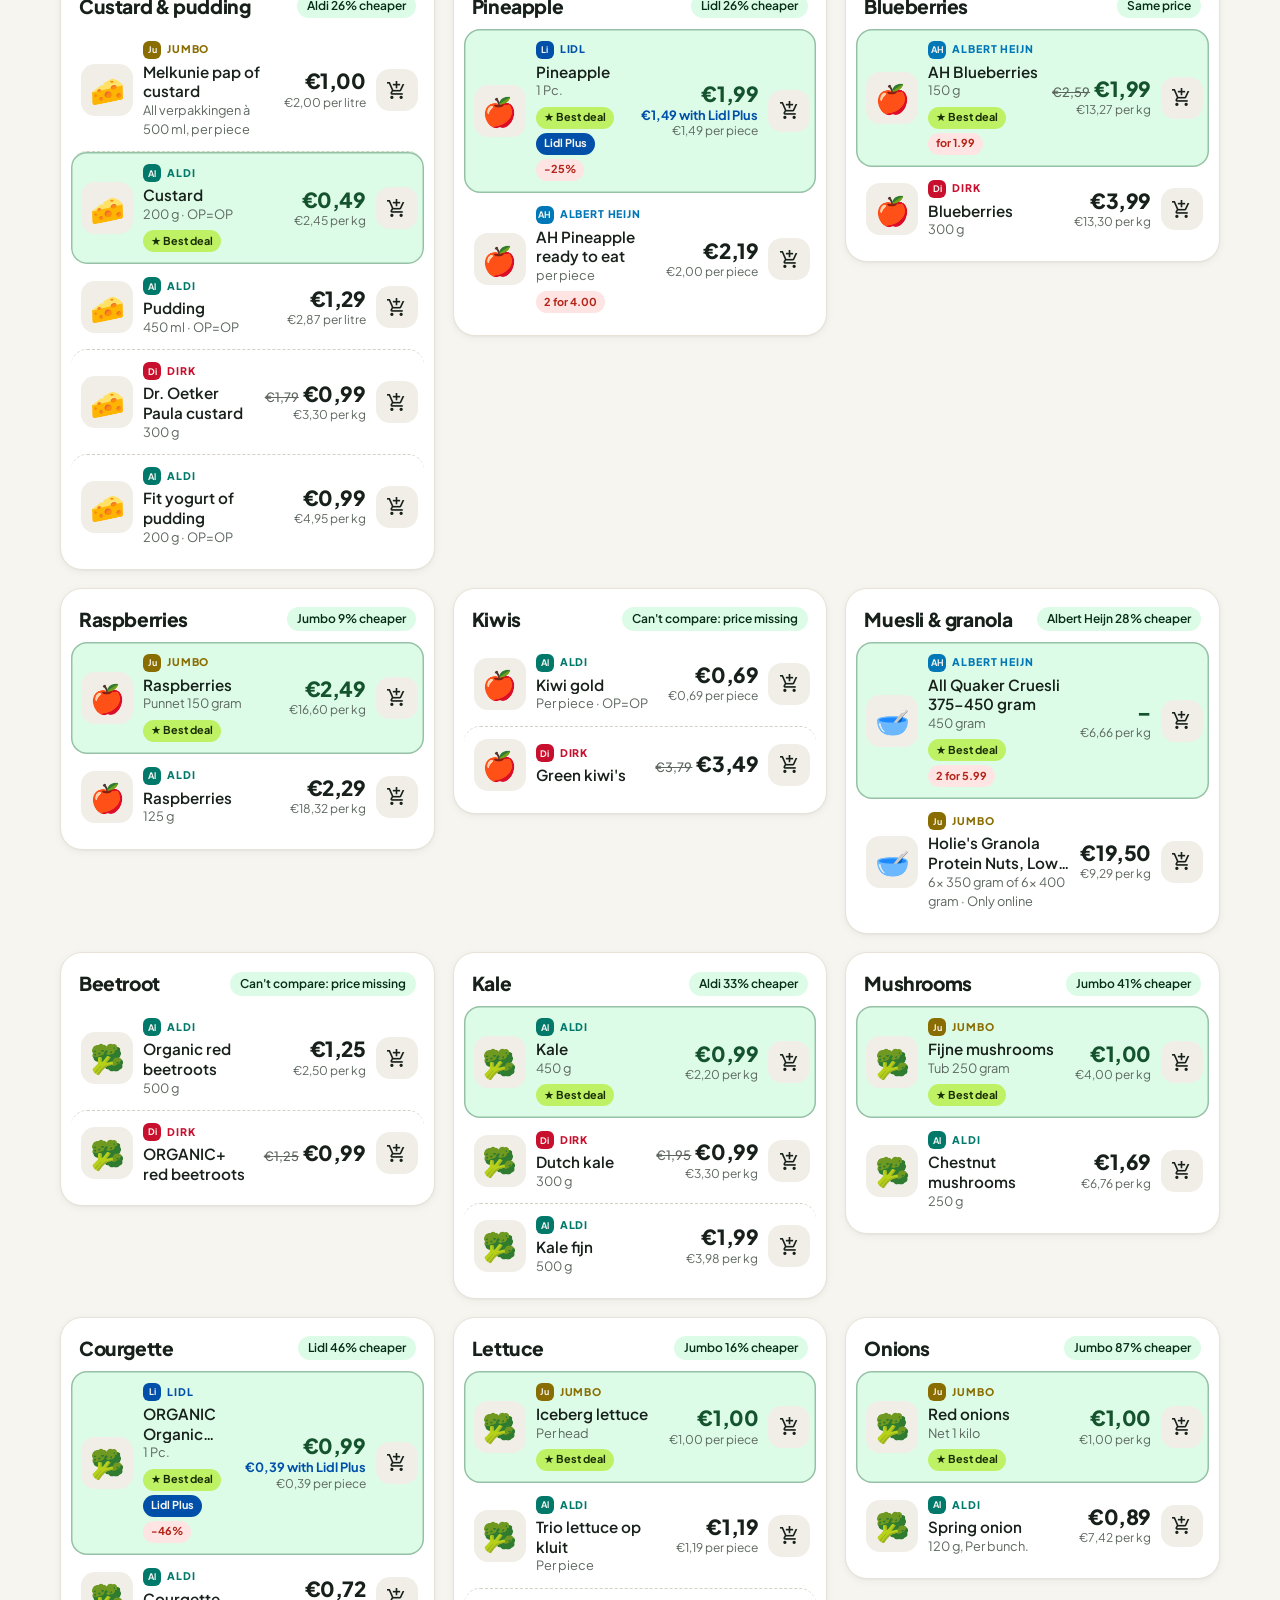
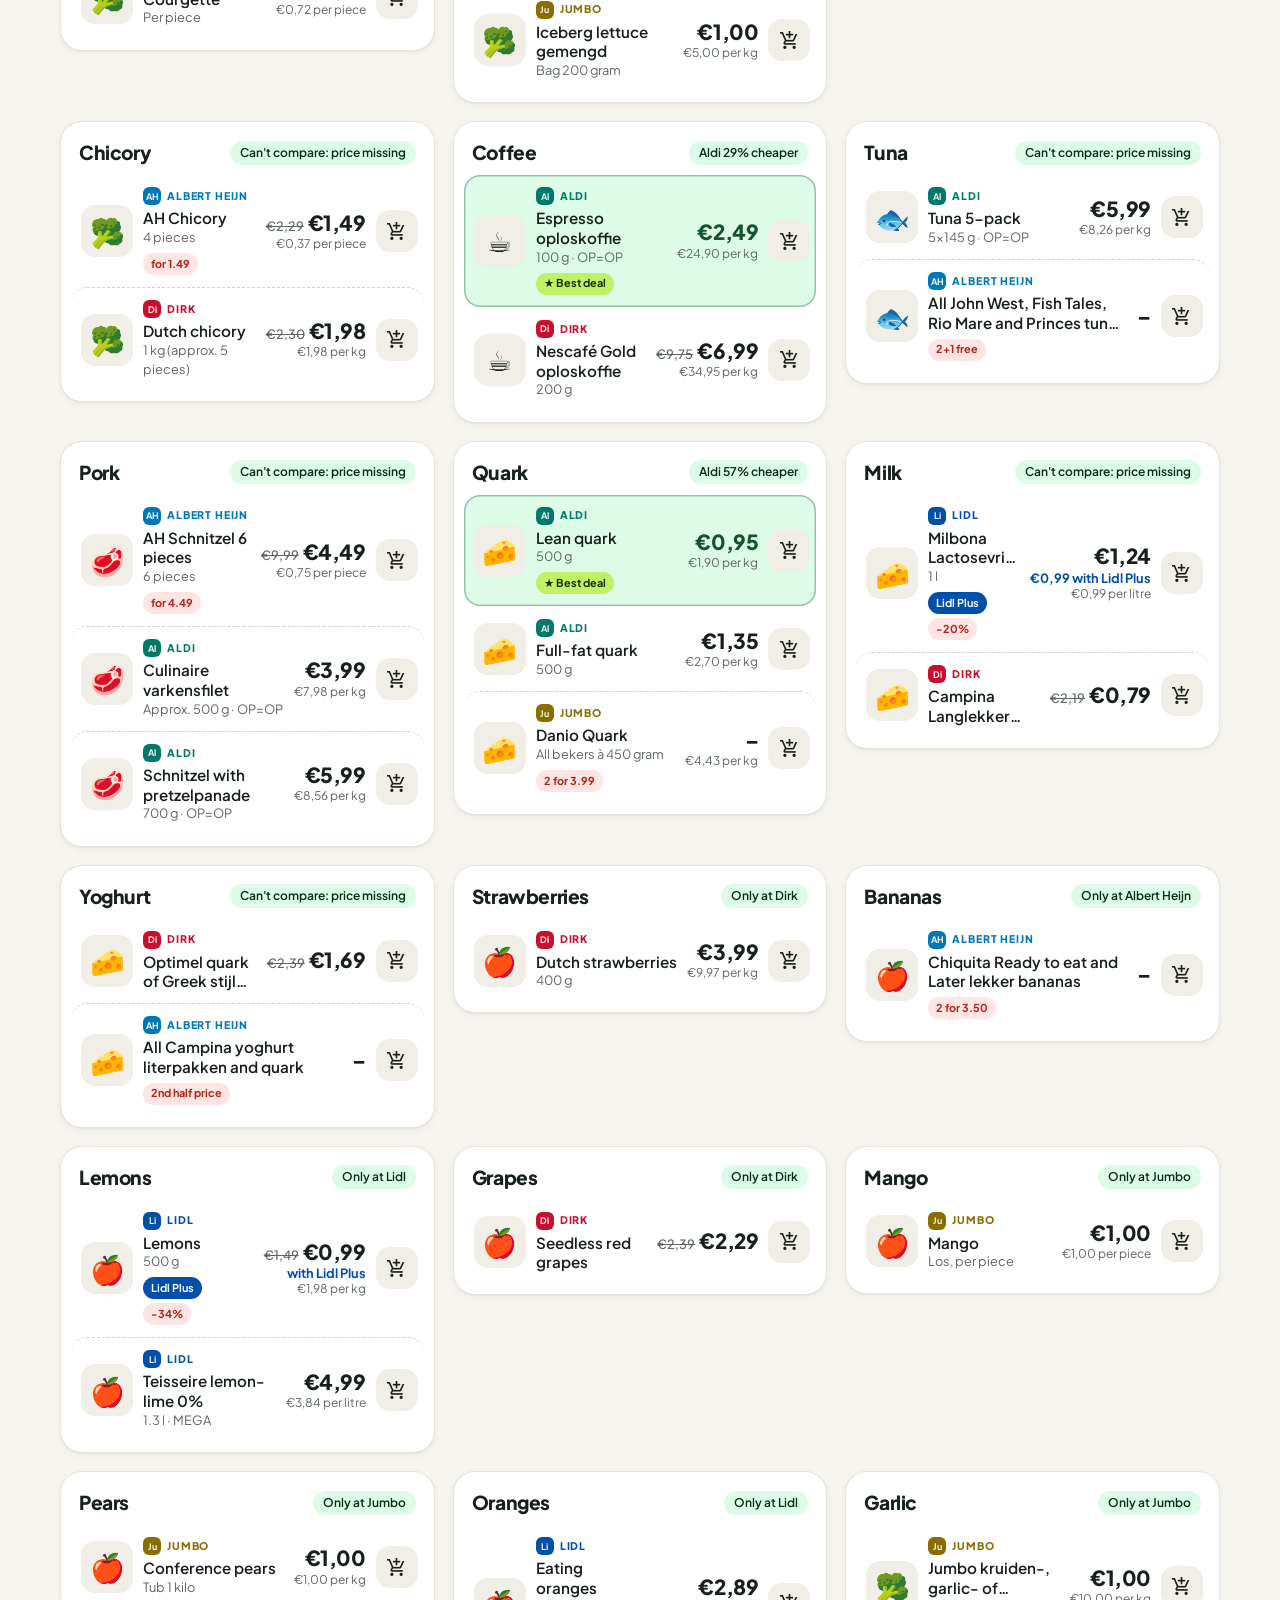
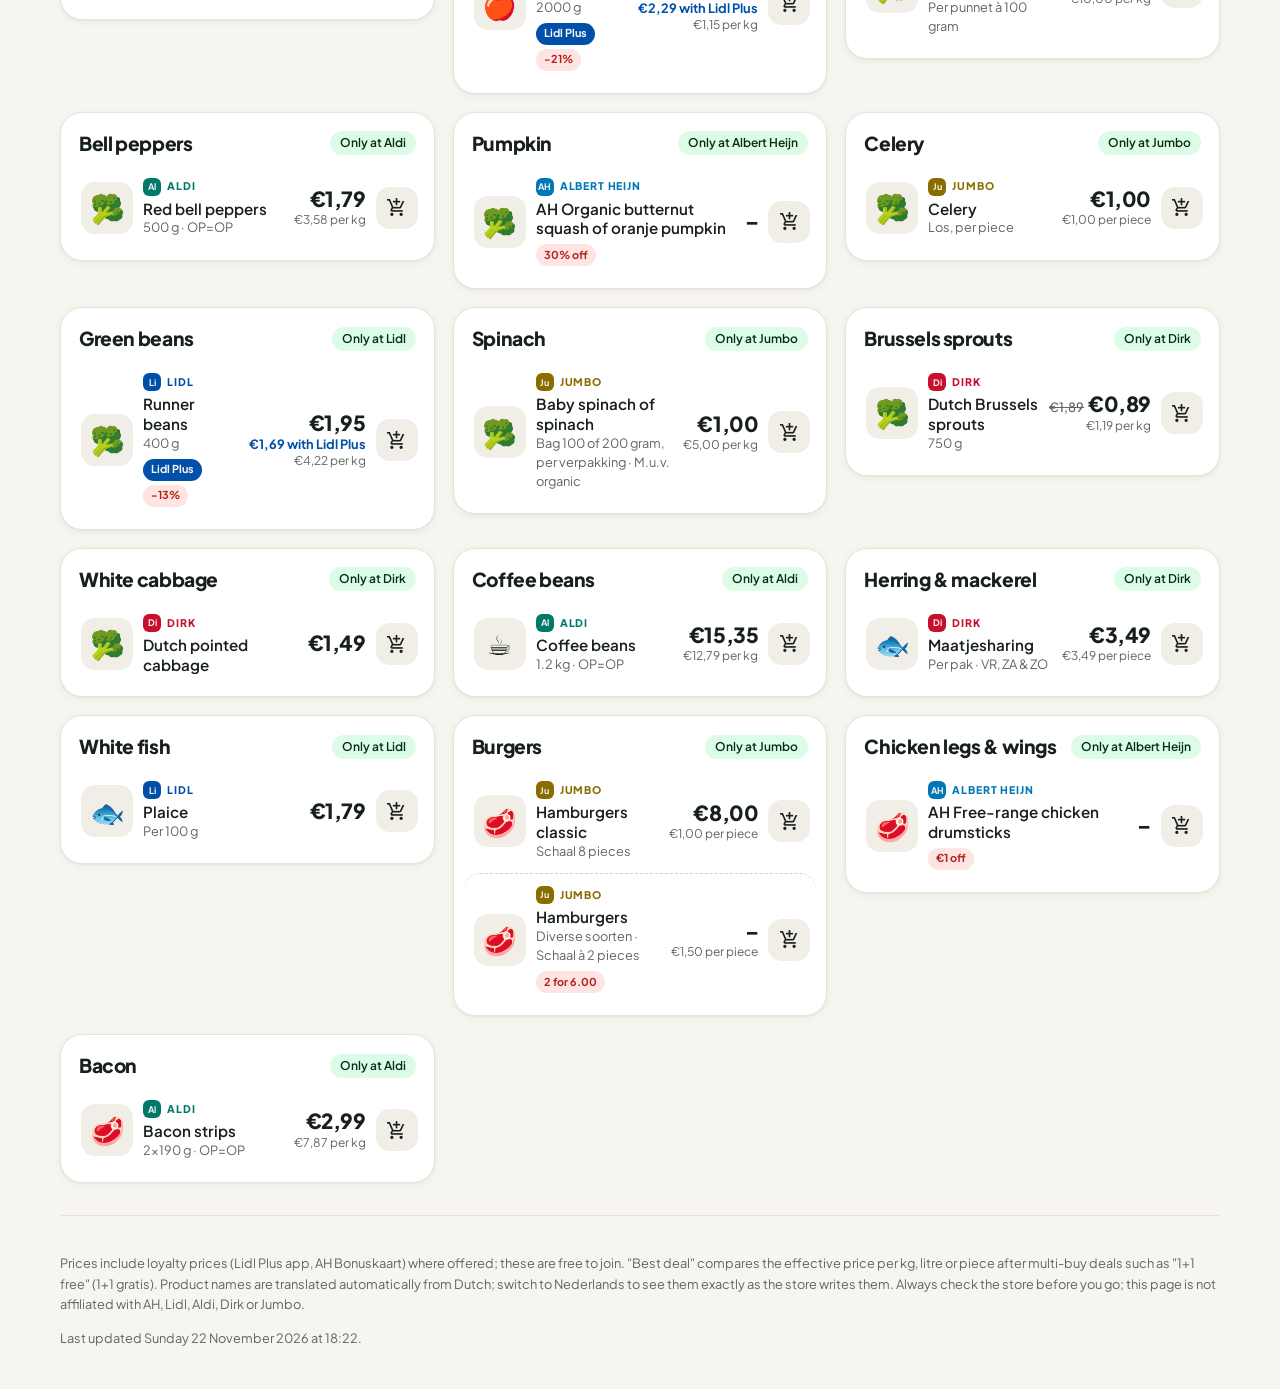
==== commit 5f34c9e8: "Move Update prices to its own page The deals page is for shoppers, so the Update prices section and " ====
--- a/site/index.html
+++ b/site/index.html
@@ -31,9 +31,6 @@
         <span class="material-symbols-outlined" aria-hidden="true">account_circle</span>
         <span id="account-label" class="label">Sign in</span>
       </button>
-      <a class="btn text" href="#update" aria-label="Update prices">
-        <span class="material-symbols-outlined" aria-hidden="true">sync</span><span class="label">Update prices</span>
-      </a>
     </div>
   </header>
 
@@ -96,51 +93,6 @@
 
     <section id="list" class="grid" aria-label="Products"></section>
     <p id="empty" class="empty" hidden>No offers match your filter.</p>
-
-    <section id="update" class="card update" aria-labelledby="update-title">
-      <h2 id="update-title">Update prices</h2>
-      <label class="field password">
-        <span class="material-symbols-outlined" aria-hidden="true">key</span>
-        <input id="update-password" type="password" placeholder="Update password"
-          autocomplete="current-password" aria-label="Update password">
-      </label>
-
-      <div class="update-step">
-        <h3>Lidl, Aldi, Dirk, Jumbo and Albert Heijn</h3>
-        <p class="small">Fetches the latest Lidl, Aldi, Dirk and Jumbo offers and this week's AH bonus. This runs by itself every morning at 06:00 and on Friday at 20:00 (for next week's offers); use the
-          button for an extra run. New prices appear here after about three minutes.</p>
-        <button id="run-now" class="btn tonal" type="button">
-          <span class="material-symbols-outlined" aria-hidden="true">play_arrow</span>Run now
-        </button>
-        <p id="run-message" class="small message" aria-live="polite"></p>
-      </div>
-
-      <div class="update-step">
-        <h3>Albert Heijn: next week</h3>
-        <p class="small">This week's AH offers come in by themselves. AH announces next week's bonus on
-          Friday; to show it before Monday, upload it:</p>
-        <ol class="small">
-          <li>Open <a href="https://www.ah.nl/bonus" target="_blank" rel="noopener">ah.nl/bonus</a> (for next
-            week's offers, pick next week at the top of that page) and scroll to the bottom so every offer loads.</li>
-          <li>Press <kbd>Ctrl</kbd>+<kbd>S</kbd> and save as "Webpage, Complete".</li>
-          <li>Choose which week it is and the saved <code>.html</code> file, and upload it. Next week's
-            offers appear under <b>Next week</b> and move into this week by themselves on Monday at 06:00.</li>
-        </ol>
-        <form id="upload-form" class="upload-form">
-          <fieldset class="week-choice">
-            <legend>Offers for</legend>
-            <label><input type="radio" name="week" value="this" checked> This week</label>
-            <label><input type="radio" name="week" value="next"> Next week</label>
-          </fieldset>
-          <input name="page" type="file" accept=".html,.htm,text/html" aria-label="Saved AH bonus page">
-          <button class="btn filled" type="submit">
-            <span class="material-symbols-outlined" aria-hidden="true">upload</span>Upload
-          </button>
-        </form>
-        <p id="upload-message" class="small message" aria-live="polite"></p>
-        <p id="ah-next-status" class="small ah-next-status" hidden></p>
-      </div>
-    </section>
 
     <footer class="foot">
       <p>Prices include loyalty prices (Lidl Plus app, AH Bonuskaart) where offered; these are free to join.
@@ -237,11 +189,10 @@
     </article>
   </template>
 
+  <script src="offers-data.js"></script>
   <script src="app.js"></script>
   <script src="theme.js"></script>
   <script src="list.js"></script>
   <script src="account.js"></script>
-  <script src="upload.js"></script>
-  <script src="run.js"></script>
 </body>
 </html>
--- a/site/modern.css
+++ b/site/modern.css
@@ -77,9 +77,6 @@
 h1 { font: 800 1.125rem/1.2 var(--font-family); letter-spacing: -0.02em; }
 .btn.text { color: var(--md-on-surface); }
 .app-bar-row .btn.text { border-radius: var(--shape-full); padding: 0 14px; height: 38px; }
-.app-bar-row a.btn.text[href="#update"] {
-  background: var(--md-primary); color: var(--md-on-primary);
-}
 .count { background: var(--lime); color: var(--on-lime); }
 
 /* ---------- Hero: a contained banner ---------- */
